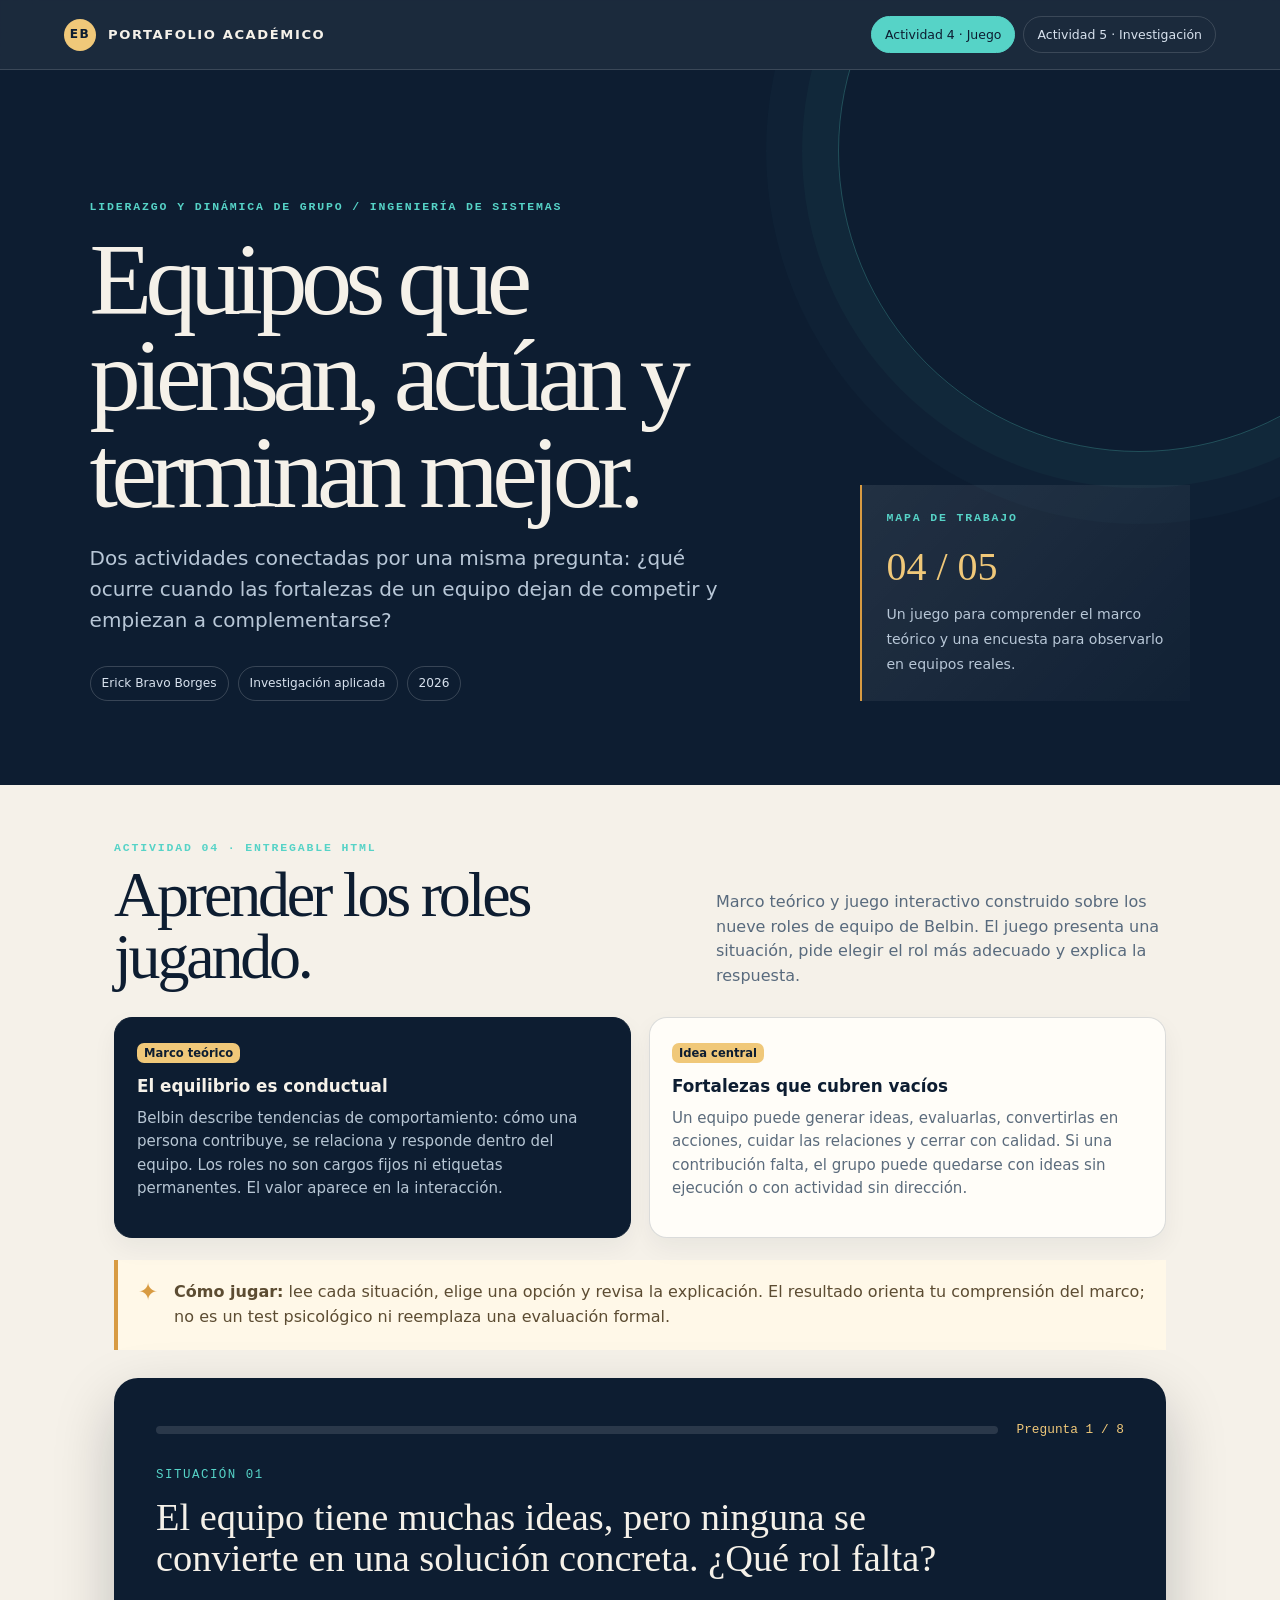
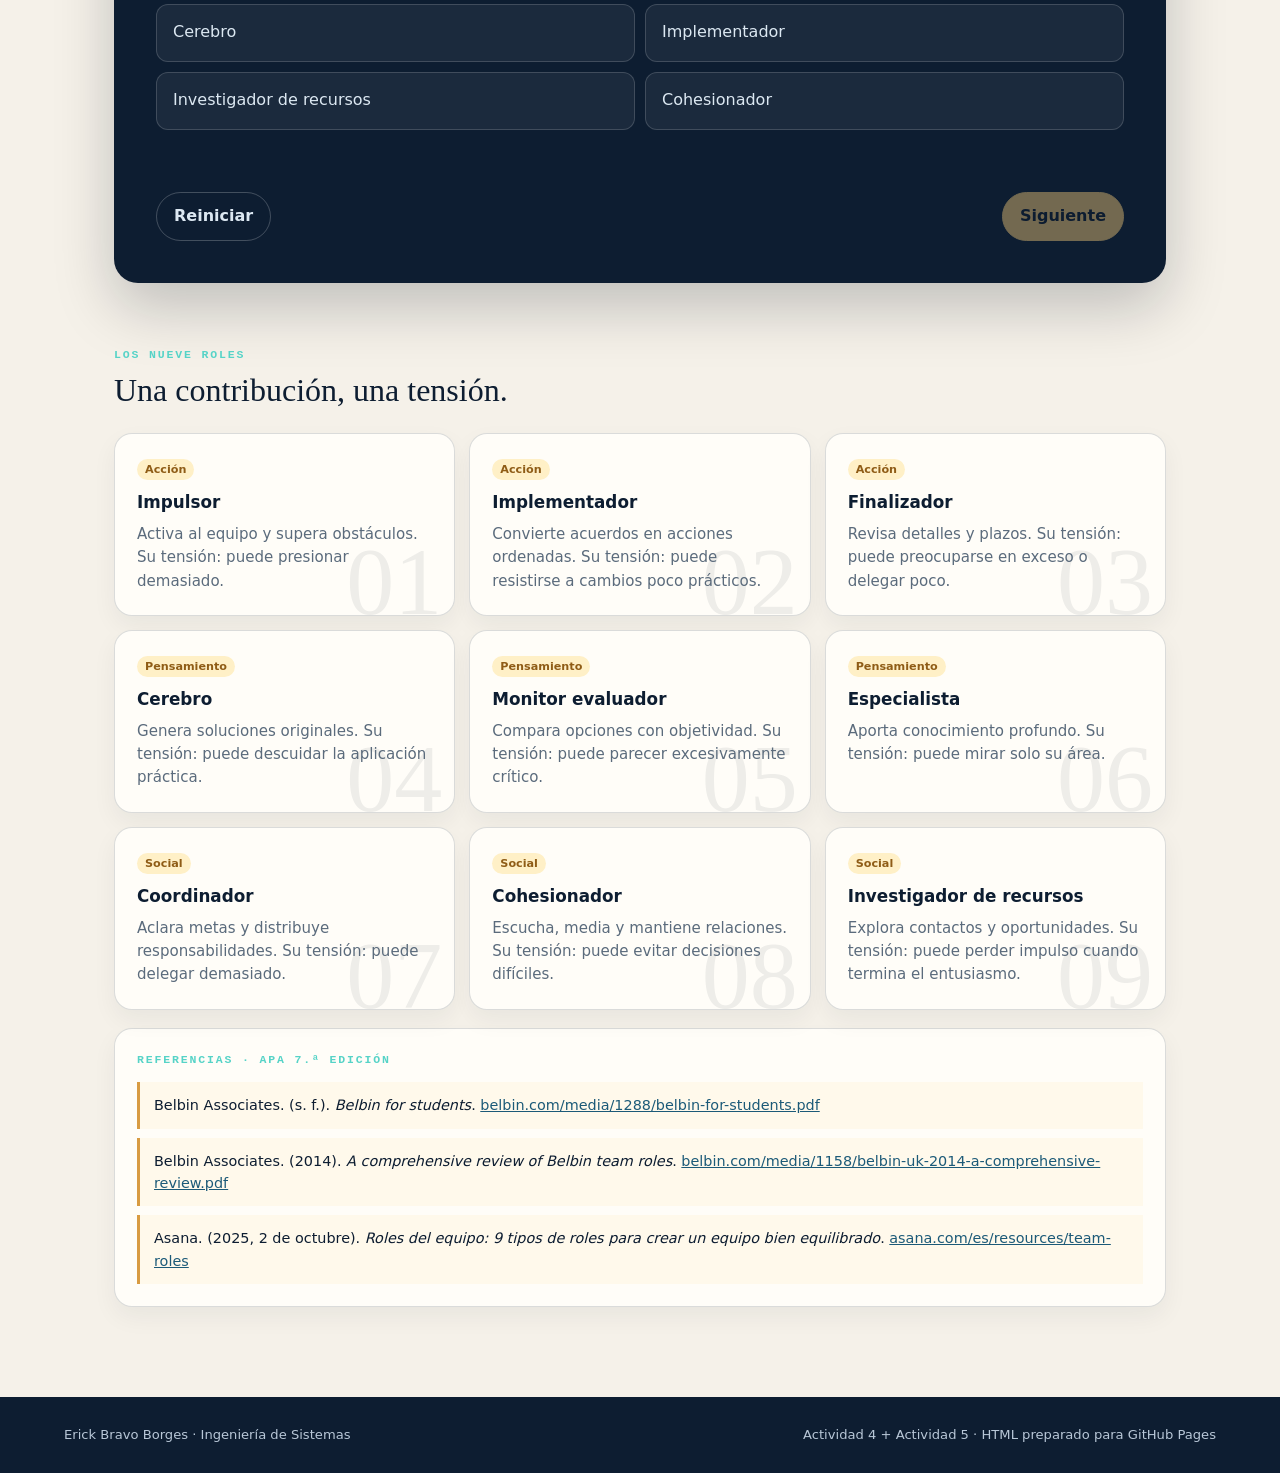
==== index.html @ afe7c70b "Publicar actividades de liderazgo" ====
<!doctype html>
<html lang="es">
<head>
  <meta charset="utf-8">
  <meta name="viewport" content="width=device-width, initial-scale=1">
  <meta name="description" content="Actividades de Liderazgo y Dinámica de Grupo: juego interactivo y encuesta sobre roles de equipo de Belbin.">
  <title>Portafolio de actividades | Erick Bravo Borges</title>
  <style>
    :root {
      --ink: #0d1d31;
      --ink-2: #122945;
      --paper: #f5f1e9;
      --paper-2: #fffdf8;
      --gold: #d89b42;
      --gold-2: #f0c879;
      --teal: #56d3c7;
      --muted: #8795a8;
      --line: rgba(255,255,255,.14);
      --dark-line: rgba(13,29,49,.15);
      --shadow: 0 24px 60px rgba(4,14,28,.22);
      --radius: 18px;
    }
    * { box-sizing: border-box; }
    html { scroll-behavior: smooth; }
    body {
      margin: 0;
      color: var(--ink);
      background: var(--paper);
      font-family: "Aptos", "Segoe UI", system-ui, sans-serif;
      line-height: 1.55;
    }
    body::before {
      content: "";
      position: fixed;
      inset: 0;
      pointer-events: none;
      opacity: .3;
      background-image: linear-gradient(rgba(13,29,49,.04) 1px, transparent 1px), linear-gradient(90deg, rgba(13,29,49,.04) 1px, transparent 1px);
      background-size: 32px 32px;
      mask-image: linear-gradient(to bottom, rgba(0,0,0,.7), transparent 58%);
      z-index: -1;
    }
    a { color: inherit; }
    button { font: inherit; }
    .topbar {
      position: sticky;
      top: 0;
      z-index: 10;
      display: flex;
      align-items: center;
      justify-content: space-between;
      gap: 20px;
      padding: 16px clamp(20px, 5vw, 72px);
      color: var(--paper);
      background: rgba(13,29,49,.94);
      backdrop-filter: blur(16px);
      border-bottom: 1px solid var(--line);
    }
    .brand {
      display: flex;
      align-items: center;
      gap: 12px;
      font-size: .82rem;
      letter-spacing: .12em;
      text-transform: uppercase;
      font-weight: 800;
    }
    .brand-mark {
      display: grid;
      place-items: center;
      width: 32px;
      height: 32px;
      color: var(--ink);
      background: var(--gold-2);
      border-radius: 50%;
      font-size: .76rem;
    }
    .nav { display: flex; gap: 8px; flex-wrap: wrap; justify-content: flex-end; }
    .nav button {
      cursor: pointer;
      color: #d8e2ee;
      background: transparent;
      border: 1px solid var(--line);
      border-radius: 999px;
      padding: 8px 13px;
      font-size: .78rem;
      transition: background .2s ease, color .2s ease, transform .2s ease;
    }
    .nav button:hover, .nav button:focus-visible { color: var(--ink); background: var(--gold-2); transform: translateY(-2px); outline: none; }
    .nav button.active { color: var(--ink); background: var(--teal); border-color: var(--teal); }
    .hero {
      position: relative;
      overflow: hidden;
      padding: clamp(70px, 10vw, 140px) clamp(20px, 7vw, 100px) 84px;
      color: var(--paper);
      background: var(--ink);
    }
    .hero::after {
      content: "";
      position: absolute;
      width: 600px;
      height: 600px;
      right: -160px;
      top: -220px;
      border: 1px solid rgba(86,211,199,.28);
      border-radius: 50%;
      box-shadow: 0 0 0 36px rgba(86,211,199,.035), 0 0 0 72px rgba(86,211,199,.025);
    }
    .hero-grid { position: relative; z-index: 1; max-width: 1180px; margin: auto; display: grid; grid-template-columns: 1.25fr .75fr; gap: 70px; align-items: end; }
    .eyebrow, .section-code, .label {
      color: var(--teal);
      font-family: "Cascadia Code", "Courier New", monospace;
      font-size: .72rem;
      letter-spacing: .16em;
      text-transform: uppercase;
      font-weight: 700;
    }
    h1, h2, h3, p { margin-top: 0; }
    h1 {
      max-width: 850px;
      margin: 16px 0 22px;
      font-family: Georgia, "Times New Roman", serif;
      font-size: clamp(3rem, 8vw, 7.2rem);
      line-height: .94;
      letter-spacing: -.065em;
      font-weight: 500;
    }
    .hero-copy { max-width: 650px; color: #b8c7d7; font-size: clamp(1rem, 1.8vw, 1.25rem); }
    .hero-meta { display: flex; flex-wrap: wrap; gap: 9px; margin-top: 30px; }
    .pill { padding: 7px 11px; border: 1px solid rgba(255,255,255,.18); border-radius: 999px; color: #d8e2ee; font-size: .76rem; }
    .hero-index { justify-self: end; width: min(100%, 330px); padding: 24px; border-left: 2px solid var(--gold); background: linear-gradient(135deg, rgba(255,255,255,.09), rgba(255,255,255,.02)); }
    .hero-index strong { display: block; margin: 10px 0 4px; font-family: Georgia, serif; font-size: 2.5rem; font-weight: 500; color: var(--gold-2); }
    .hero-index span { color: #b8c7d7; font-size: .88rem; }
    .content { max-width: 1180px; margin: auto; padding: 54px clamp(20px, 5vw, 72px) 90px; }
    .view { display: none; animation: rise .5s ease both; }
    .view.active { display: block; }
    @keyframes rise { from { opacity: 0; transform: translateY(14px); } to { opacity: 1; transform: translateY(0); } }
    .section-head { display: flex; justify-content: space-between; gap: 26px; align-items: end; margin-bottom: 28px; }
    .section-head h2 { margin: 7px 0 0; font-family: Georgia, serif; font-size: clamp(2.2rem, 5vw, 4.4rem); line-height: .98; letter-spacing: -.05em; font-weight: 500; }
    .section-head p { max-width: 450px; margin-bottom: 0; color: #586a7d; }
    .grid-2 { display: grid; grid-template-columns: repeat(2, minmax(0,1fr)); gap: 18px; }
    .grid-3 { display: grid; grid-template-columns: repeat(3, minmax(0,1fr)); gap: 14px; }
    .card {
      padding: 22px;
      background: var(--paper-2);
      border: 1px solid var(--dark-line);
      border-radius: var(--radius);
      box-shadow: 0 10px 25px rgba(13,29,49,.055);
    }
    .card.dark { color: var(--paper); background: var(--ink); border-color: var(--ink); }
    .card h3 { margin: 8px 0 8px; font-size: 1.05rem; }
    .card p { color: #5b6b7c; font-size: .94rem; }
    .dark p { color: #b7c6d4; }
    .data-chip { color: var(--ink); background: var(--gold-2); border-radius: 7px; padding: 3px 7px; font-size: .72rem; font-weight: 800; }
    .callout {
      display: grid;
      grid-template-columns: auto 1fr;
      gap: 16px;
      margin: 22px 0;
      padding: 20px;
      border-left: 4px solid var(--gold);
      background: #fff8e8;
    }
    .callout-mark { color: var(--gold); font-size: 1.5rem; line-height: 1; }
    .callout p { margin: 0; color: #5c4c32; }
    .game {
      margin-top: 28px;
      padding: clamp(22px, 4vw, 42px);
      color: var(--paper);
      background: var(--ink);
      border-radius: 24px;
      box-shadow: var(--shadow);
    }
    .game-top { display: flex; justify-content: space-between; gap: 18px; align-items: center; margin-bottom: 26px; }
    .progress { flex: 1; height: 8px; overflow: hidden; background: rgba(255,255,255,.12); border-radius: 10px; }
    .progress > span { display: block; height: 100%; width: 0; background: linear-gradient(90deg, var(--teal), var(--gold-2)); transition: width .35s ease; }
    .game-score { color: var(--gold-2); font-family: "Cascadia Code", monospace; font-size: .8rem; white-space: nowrap; }
    .question-kicker { color: var(--teal); font-family: "Cascadia Code", monospace; font-size: .78rem; text-transform: uppercase; letter-spacing: .12em; }
    #question { max-width: 820px; margin: 12px 0 24px; font-family: Georgia, serif; font-size: clamp(1.65rem, 3vw, 2.6rem); line-height: 1.08; font-weight: 400; }
    .answers { display: grid; grid-template-columns: repeat(2, minmax(0,1fr)); gap: 10px; }
    .answer {
      cursor: pointer;
      min-height: 58px;
      padding: 14px 16px;
      text-align: left;
      color: #dce8f2;
      background: rgba(255,255,255,.06);
      border: 1px solid rgba(255,255,255,.16);
      border-radius: 12px;
      transition: background .2s ease, transform .2s ease, border-color .2s ease;
    }
    .answer:hover, .answer:focus-visible { background: rgba(86,211,199,.14); border-color: var(--teal); transform: translateY(-2px); outline: none; }
    .answer.correct { background: rgba(86,211,199,.22); border-color: var(--teal); }
    .answer.wrong { background: rgba(214,110,81,.25); border-color: #e28a71; }
    .feedback { min-height: 28px; margin-top: 18px; color: var(--gold-2); font-size: .9rem; }
    .game-actions { display: flex; justify-content: space-between; align-items: center; gap: 14px; margin-top: 16px; }
    .primary, .secondary { cursor: pointer; border-radius: 999px; padding: 11px 17px; font-weight: 800; transition: transform .2s ease, opacity .2s ease; }
    .primary { color: var(--ink); background: var(--gold-2); border: 1px solid var(--gold-2); }
    .secondary { color: #dce8f2; background: transparent; border: 1px solid rgba(255,255,255,.22); }
    .primary:hover, .secondary:hover { transform: translateY(-2px); }
    .primary:disabled { opacity: .45; cursor: not-allowed; transform: none; }
    .role-card { position: relative; overflow: hidden; min-height: 160px; }
    .role-card::after { content: attr(data-number); position: absolute; right: 12px; bottom: -15px; color: rgba(13,29,49,.07); font-family: Georgia, serif; font-size: 6rem; line-height: 1; }
    .role-card h3 { position: relative; z-index: 1; }
    .role-card p { position: relative; z-index: 1; margin-bottom: 0; }
    .role-tag { color: #8f5c16; background: #fff0c7; border-radius: 999px; padding: 4px 8px; font-size: .7rem; font-weight: 800; }
    .question-box { padding: 24px; color: var(--paper); background: var(--ink-2); border-radius: 18px; border: 1px solid rgba(86,211,199,.25); }
    .question-box blockquote { margin: 14px 0 0; font-family: Georgia, serif; font-size: clamp(1.2rem, 2.1vw, 1.7rem); line-height: 1.2; color: #fff; }
    details { margin-top: 12px; background: var(--paper-2); border: 1px solid var(--dark-line); border-radius: 14px; overflow: hidden; }
    summary { cursor: pointer; padding: 17px 20px; color: var(--ink); font-weight: 800; list-style: none; }
    summary::-webkit-details-marker { display: none; }
    summary::after { content: "+"; float: right; color: var(--gold); font-size: 1.2rem; }
    details[open] summary::after { content: "−"; }
    .details-body { padding: 0 20px 22px; }
    .scale { display: flex; flex-wrap: wrap; gap: 7px; margin: 14px 0; }
    .scale span { padding: 7px 10px; color: var(--ink); background: #e9f5f2; border: 1px solid #c7e9e2; border-radius: 7px; font-size: .78rem; }
    .survey { width: 100%; border-collapse: collapse; font-size: .82rem; }
    .survey th, .survey td { padding: 10px 8px; text-align: left; vertical-align: top; border-bottom: 1px solid var(--dark-line); }
    .survey th { color: var(--paper); background: var(--ink); font-size: .72rem; letter-spacing: .05em; text-transform: uppercase; }
    .survey th:first-child, .survey td:first-child { width: 42px; text-align: center; }
    .survey th:last-child, .survey td:last-child { width: 120px; color: #79581f; }
    .survey tr:nth-child(even) td { background: #fbf8f0; }
    .interview-list { counter-reset: interview; display: grid; gap: 9px; }
    .interview-item { display: grid; grid-template-columns: 34px 1fr; gap: 10px; align-items: start; }
    .interview-item::before { counter-increment: interview; content: counter(interview, decimal-leading-zero); color: var(--gold); font-family: "Cascadia Code", monospace; font-weight: 800; }
    .source-list { display: grid; gap: 9px; margin: 0; padding: 0; list-style: none; }
    .source-list li { padding: 12px 14px; border-left: 3px solid var(--gold); background: #fff9eb; font-size: .9rem; }
    .source-list a { color: #1c5a78; word-break: break-word; }
    .footer { padding: 28px clamp(20px, 5vw, 72px); color: #b8c7d7; background: var(--ink); font-size: .82rem; }
    .footer-inner { max-width: 1180px; margin: auto; display: flex; justify-content: space-between; gap: 18px; flex-wrap: wrap; }
    @media (max-width: 850px) {
      .hero-grid, .grid-2, .grid-3 { grid-template-columns: 1fr; }
      .hero-index { justify-self: start; }
      .section-head { display: block; }
      .section-head p { margin-top: 14px; }
      .answers { grid-template-columns: 1fr; }
      .table-scroll { overflow-x: auto; }
      .survey { min-width: 690px; }
    }
    @media (max-width: 540px) {
      .topbar { align-items: flex-start; flex-direction: column; }
      .nav { justify-content: flex-start; }
      h1 { font-size: 3.3rem; }
      .game-top { align-items: flex-start; flex-direction: column; }
    }
    @media (prefers-reduced-motion: reduce) {
      *, *::before, *::after { scroll-behavior: auto !important; animation-duration: .01ms !important; transition-duration: .01ms !important; }
    }
  </style>
</head>
<body>
  <header class="topbar">
    <div class="brand"><span class="brand-mark">EB</span><span>Portafolio académico</span></div>
    <nav class="nav" aria-label="Navegación de actividades">
      <button class="active" data-target="actividad-4">Actividad 4 · Juego</button>
      <button data-target="actividad-5">Actividad 5 · Investigación</button>
    </nav>
  </header>

  <section class="hero">
    <div class="hero-grid">
      <div>
        <div class="eyebrow">Liderazgo y Dinámica de Grupo / Ingeniería de Sistemas</div>
        <h1>Equipos que piensan, actúan y terminan mejor.</h1>
        <p class="hero-copy">Dos actividades conectadas por una misma pregunta: ¿qué ocurre cuando las fortalezas de un equipo dejan de competir y empiezan a complementarse?</p>
        <div class="hero-meta"><span class="pill">Erick Bravo Borges</span><span class="pill">Investigación aplicada</span><span class="pill">2026</span></div>
      </div>
      <div class="hero-index"><div class="label">Mapa de trabajo</div><strong>04 / 05</strong><span>Un juego para comprender el marco teórico y una encuesta para observarlo en equipos reales.</span></div>
    </div>
  </section>

  <main class="content">
    <section class="view active" id="actividad-4" aria-labelledby="title-a4">
      <div class="section-head">
        <div><div class="section-code">Actividad 04 · entregable HTML</div><h2 id="title-a4">Aprender los roles jugando.</h2></div>
        <p>Marco teórico y juego interactivo construido sobre los nueve roles de equipo de Belbin. El juego presenta una situación, pide elegir el rol más adecuado y explica la respuesta.</p>
      </div>

      <div class="grid-2">
        <article class="card dark"><span class="data-chip">Marco teórico</span><h3>El equilibrio es conductual</h3><p>Belbin describe tendencias de comportamiento: cómo una persona contribuye, se relaciona y responde dentro del equipo. Los roles no son cargos fijos ni etiquetas permanentes. El valor aparece en la interacción.</p></article>
        <article class="card"><span class="data-chip">Idea central</span><h3>Fortalezas que cubren vacíos</h3><p>Un equipo puede generar ideas, evaluarlas, convertirlas en acciones, cuidar las relaciones y cerrar con calidad. Si una contribución falta, el grupo puede quedarse con ideas sin ejecución o con actividad sin dirección.</p></article>
      </div>
      <div class="callout"><div class="callout-mark">✦</div><p><strong>Cómo jugar:</strong> lee cada situación, elige una opción y revisa la explicación. El resultado orienta tu comprensión del marco; no es un test psicológico ni reemplaza una evaluación formal.</p></div>

      <div class="game" id="game" aria-live="polite">
        <div class="game-top"><div class="progress" aria-label="Progreso del juego"><span id="progress-bar"></span></div><div class="game-score" id="score-label">Pregunta 1 / 8</div></div>
        <div class="question-kicker" id="question-kicker">Situación de equipo</div>
        <h3 id="question">Cargando situación…</h3>
        <div class="answers" id="answers"></div>
        <div class="feedback" id="feedback"></div>
        <div class="game-actions"><button class="secondary" id="restart" type="button">Reiniciar</button><button class="primary" id="next" type="button" disabled>Siguiente</button></div>
      </div>

      <h3 class="section-head" style="margin-top:54px;margin-bottom:18px"><span><span class="section-code">Los nueve roles</span><br><strong style="font-family:Georgia,serif;font-size:2rem;font-weight:500">Una contribución, una tensión.</strong></span><span></span></h3>
      <div class="grid-3">
        <article class="card role-card" data-number="01"><span class="role-tag">Acción</span><h3>Impulsor</h3><p>Activa al equipo y supera obstáculos. Su tensión: puede presionar demasiado.</p></article>
        <article class="card role-card" data-number="02"><span class="role-tag">Acción</span><h3>Implementador</h3><p>Convierte acuerdos en acciones ordenadas. Su tensión: puede resistirse a cambios poco prácticos.</p></article>
        <article class="card role-card" data-number="03"><span class="role-tag">Acción</span><h3>Finalizador</h3><p>Revisa detalles y plazos. Su tensión: puede preocuparse en exceso o delegar poco.</p></article>
        <article class="card role-card" data-number="04"><span class="role-tag">Pensamiento</span><h3>Cerebro</h3><p>Genera soluciones originales. Su tensión: puede descuidar la aplicación práctica.</p></article>
        <article class="card role-card" data-number="05"><span class="role-tag">Pensamiento</span><h3>Monitor evaluador</h3><p>Compara opciones con objetividad. Su tensión: puede parecer excesivamente crítico.</p></article>
        <article class="card role-card" data-number="06"><span class="role-tag">Pensamiento</span><h3>Especialista</h3><p>Aporta conocimiento profundo. Su tensión: puede mirar solo su área.</p></article>
        <article class="card role-card" data-number="07"><span class="role-tag">Social</span><h3>Coordinador</h3><p>Aclara metas y distribuye responsabilidades. Su tensión: puede delegar demasiado.</p></article>
        <article class="card role-card" data-number="08"><span class="role-tag">Social</span><h3>Cohesionador</h3><p>Escucha, media y mantiene relaciones. Su tensión: puede evitar decisiones difíciles.</p></article>
        <article class="card role-card" data-number="09"><span class="role-tag">Social</span><h3>Investigador de recursos</h3><p>Explora contactos y oportunidades. Su tensión: puede perder impulso cuando termina el entusiasmo.</p></article>
      </div>

      <div class="card" style="margin-top:18px"><div class="label">Referencias · APA 7.ª edición</div><ul class="source-list" style="margin-top:14px"><li>Belbin Associates. (s. f.). <em>Belbin for students</em>. <a href="https://www.belbin.com/media/1288/belbin-for-students.pdf" target="_blank" rel="noopener">belbin.com/media/1288/belbin-for-students.pdf</a></li><li>Belbin Associates. (2014). <em>A comprehensive review of Belbin team roles</em>. <a href="https://www.belbin.com/media/1158/belbin-uk-2014-a-comprehensive-review.pdf" target="_blank" rel="noopener">belbin.com/media/1158/belbin-uk-2014-a-comprehensive-review.pdf</a></li><li>Asana. (2025, 2 de octubre). <em>Roles del equipo: 9 tipos de roles para crear un equipo bien equilibrado</em>. <a href="https://asana.com/es/resources/team-roles" target="_blank" rel="noopener">asana.com/es/resources/team-roles</a></li></ul></div>
    </section>

    <section class="view" id="actividad-5" aria-labelledby="title-a5">
      <div class="section-head"><div><div class="section-code">Actividad 05 · investigación aplicada</div><h2 id="title-a5">Observar la complementariedad.</h2></div><p>La consigna pide una pregunta guía, una encuesta Likert aplicada a mínimo 17 personas y una entrevista a 2 integrantes de la materia o del grupo.</p></div>
      <div class="question-box"><div class="label">Pregunta guía</div><blockquote>¿En qué medida la complementariedad de los roles de equipo de Belbin se relaciona con la eficacia percibida del trabajo en equipo entre los estudiantes de la materia de Liderazgo y Dinámica de Grupo?</blockquote></div>
      <div class="grid-3" style="margin-top:18px"><article class="card"><div class="label">Muestra</div><h3>17+ estudiantes</h3><p>Aplicación anónima a compañeros del salón.</p></article><article class="card"><div class="label">Entrevistas</div><h3>Ana y Aaron</h3><p>Entrevista semiestructurada sobre experiencias grupales.</p></article><article class="card"><div class="label">Perfil personal</div><h3>Finalizador</h3><p>Revisión de detalles, calidad y cumplimiento de plazos.</p></article></div>

      <details open><summary>Marco de análisis</summary><div class="details-body"><p>La investigación observa comportamientos, no etiquetas rígidas. Se analizarán tres dimensiones: presencia percibida de los roles, complementariedad entre fortalezas y eficacia percibida del equipo.</p><p>La encuesta tendrá un carácter exploratorio. Los resultados se describirán con promedios de percepción y se contrastarán con las respuestas de Ana y Aaron. No se inventarán respuestas ni se presentará causalidad absoluta.</p></div></details>
      <details><summary>Encuesta Likert · 20 afirmaciones</summary><div class="details-body"><p>Marca una opción por afirmación: 1 = totalmente en desacuerdo; 2 = en desacuerdo; 3 = neutral; 4 = de acuerdo; 5 = totalmente de acuerdo.</p><div class="scale"><span>1 · Totalmente en desacuerdo</span><span>2 · En desacuerdo</span><span>3 · Neutral</span><span>4 · De acuerdo</span><span>5 · Totalmente de acuerdo</span></div><div class="table-scroll"><table class="survey"><thead><tr><th>#</th><th>Afirmación</th><th>Dimensión</th></tr></thead><tbody>
        <tr><td>1</td><td>En nuestro equipo surge alguien que propone ideas originales cuando el trabajo se estanca.</td><td>Cerebro</td></tr><tr><td>2</td><td>Alguien busca información, contactos u oportunidades que ayudan al proyecto.</td><td>Investigador de recursos</td></tr><tr><td>3</td><td>Alguien aclara los objetivos y distribuye tareas según las capacidades.</td><td>Coordinador</td></tr><tr><td>4</td><td>Alguien impulsa al grupo a actuar y superar obstáculos.</td><td>Impulsor</td></tr><tr><td>5</td><td>Alguien analiza las alternativas antes de tomar decisiones importantes.</td><td>Monitor evaluador</td></tr><tr><td>6</td><td>Alguien escucha, media y ayuda a mantener buenas relaciones.</td><td>Cohesionador</td></tr><tr><td>7</td><td>Alguien convierte los acuerdos en acciones concretas y ordenadas.</td><td>Implementador</td></tr><tr><td>8</td><td>Alguien revisa los detalles y verifica que las tareas se entreguen a tiempo.</td><td>Finalizador</td></tr><tr><td>9</td><td>Alguien aporta conocimientos técnicos especializados.</td><td>Especialista</td></tr><tr><td>10</td><td>Las fortalezas de los integrantes se complementan en lugar de repetirse.</td><td>Complementariedad</td></tr><tr><td>11</td><td>Cuando una persona tiene una debilidad, otro integrante aporta una fortaleza que la compensa.</td><td>Complementariedad</td></tr><tr><td>12</td><td>Los integrantes pueden asumir funciones diferentes cuando cambian las necesidades.</td><td>Flexibilidad</td></tr><tr><td>13</td><td>El equipo coordina claramente quién hará cada tarea.</td><td>Eficacia</td></tr><tr><td>14</td><td>La distribución de tareas aprovecha las capacidades de los integrantes.</td><td>Eficacia</td></tr><tr><td>15</td><td>El equipo resuelve los desacuerdos sin afectar el avance.</td><td>Eficacia</td></tr><tr><td>16</td><td>El equipo cumple los plazos establecidos.</td><td>Eficacia</td></tr><tr><td>17</td><td>El trabajo final se revisa antes de presentarse.</td><td>Eficacia</td></tr><tr><td>18</td><td>El equipo alcanza los objetivos de sus actividades grupales.</td><td>Eficacia</td></tr><tr><td>19</td><td>La composición del equipo favorece un buen desempeño.</td><td>Eficacia</td></tr><tr><td>20</td><td>Comprendo cuál es mi aporte y cómo se relaciona con el de los demás.</td><td>Eficacia</td></tr>
      </tbody></table></div></div></details>
      <details><summary>Entrevista a Ana y Aaron</summary><div class="details-body"><div class="interview-list"><div class="interview-item">¿Qué conductas observas con mayor frecuencia cuando trabajan en equipo?</div><div class="interview-item">¿Qué persona o conducta propone ideas nuevas cuando el grupo se estanca?</div><div class="interview-item">¿Quién organiza, distribuye tareas o recuerda los objetivos?</div><div class="interview-item">¿Cómo se revisan los detalles, la calidad y los plazos antes de entregar?</div><div class="interview-item">¿En qué medida las fortalezas de los integrantes se complementan? Da un ejemplo.</div><div class="interview-item">¿Qué ocurre cuando hay demasiadas personas que quieren dirigir, revisar o proponer ideas?</div><div class="interview-item">¿Qué rol o conducta debería reforzarse para mejorar el desempeño?</div><div class="interview-item">¿Qué recomendación darías para mejorar la eficacia a partir de Belbin?</div></div><p style="margin-top:18px"><strong>Registro:</strong> Entrevistada/o: ____________ Fecha: __________ ¿Autorizó tomar notas? Sí [ ] No [ ]</p></div></details>
      <details><summary>Cómo analizar después de recoger las respuestas</summary><div class="details-body"><p>Calcula el promedio de los ítems 1 al 9 para observar la presencia percibida de cada rol. Calcula el promedio de los ítems 10 al 12 para complementariedad y de los ítems 13 al 20 para eficacia percibida.</p><p>Interpretación orientativa: 1,00–2,33 nivel bajo; 2,34–3,66 nivel medio; 3,67–5,00 nivel alto. Compara estos resultados con las coincidencias y diferencias encontradas en las entrevistas.</p></div></details>
      <div class="card" style="margin-top:18px"><div class="label">Referencias · APA 7.ª edición</div><ul class="source-list" style="margin-top:14px"><li>Belbin Associates. (s. f.). <em>Belbin for students</em>. <a href="https://www.belbin.com/media/1288/belbin-for-students.pdf" target="_blank" rel="noopener">Fuente original</a></li><li>Belbin Associates. (2014). <em>A comprehensive review of Belbin team roles</em>. <a href="https://www.belbin.com/media/1158/belbin-uk-2014-a-comprehensive-review.pdf" target="_blank" rel="noopener">Fuente original</a></li><li>Asana. (2025, 2 de octubre). <em>Roles del equipo: 9 tipos de roles para crear un equipo bien equilibrado</em>. <a href="https://asana.com/es/resources/team-roles" target="_blank" rel="noopener">Fuente original</a></li></ul></div>
    </section>
  </main>
  <footer class="footer"><div class="footer-inner"><span>Erick Bravo Borges · Ingeniería de Sistemas</span><span>Actividad 4 + Actividad 5 · HTML preparado para GitHub Pages</span></div></footer>

  <script>
    const quiz = [
      { q: "El equipo tiene muchas ideas, pero ninguna se convierte en una solución concreta. ¿Qué rol falta?", options: ["Cerebro", "Implementador", "Investigador de recursos", "Cohesionador"], correct: 1, why: "El Implementador convierte las ideas y acuerdos en acciones ordenadas." },
      { q: "Una entrega está a punto de presentarse y alguien detecta errores, verifica el formato y revisa el plazo. ¿Qué rol representa?", options: ["Finalizador", "Impulsor", "Coordinador", "Especialista"], correct: 0, why: "El Finalizador cuida los detalles, la calidad y el cumplimiento de plazos." },
      { q: "El equipo necesita una idea original para salir de un bloqueo técnico. ¿Qué rol puede aportar esa solución?", options: ["Cerebro", "Monitor evaluador", "Implementador", "Coordinador"], correct: 0, why: "El Cerebro cuestiona lo convencional y genera soluciones originales." },
      { q: "Dos integrantes discuten y una persona escucha a ambos, media y recupera la colaboración. ¿Qué rol aparece?", options: ["Impulsor", "Cohesionador", "Especialista", "Finalizador"], correct: 1, why: "El Cohesionador ayuda a mantener relaciones y armonizar los conflictos." },
      { q: "Hay tres alternativas y el grupo necesita comparar riesgos, utilidad y viabilidad antes de decidir. ¿Qué rol es clave?", options: ["Monitor evaluador", "Investigador de recursos", "Cerebro", "Impulsor"], correct: 0, why: "El Monitor evaluador analiza opciones con objetividad antes de decidir." },
      { q: "El grupo necesita alguien que aclare objetivos y distribuya tareas según las capacidades. ¿Qué rol corresponde?", options: ["Coordinador", "Cohesionador", "Especialista", "Finalizador"], correct: 0, why: "El Coordinador clarifica metas, identifica capacidades y delega." },
      { q: "Se requiere conocimiento técnico profundo sobre un tema específico. ¿Qué rol aporta esa contribución?", options: ["Investigador de recursos", "Especialista", "Implementador", "Impulsor"], correct: 1, why: "El Especialista aporta conocimientos y habilidades técnicas específicas." },
      { q: "El grupo necesita contactos, información externa y oportunidades para mejorar su proyecto. ¿Qué rol conviene activar?", options: ["Investigador de recursos", "Monitor evaluador", "Finalizador", "Cerebro"], correct: 0, why: "El Investigador de recursos explora oportunidades, contactos e información externa." }
    ];
    let current = 0, score = 0, answered = false;
    const $ = (id) => document.getElementById(id);
    function renderQuestion() {
      const item = quiz[current]; answered = false;
      $("question-kicker").textContent = `Situación ${String(current + 1).padStart(2, "0")}`;
      $("question").textContent = item.q;
      $("score-label").textContent = `Pregunta ${current + 1} / ${quiz.length}`;
      $("progress-bar").style.width = `${(current / quiz.length) * 100}%`;
      $("feedback").textContent = "";
      $("next").disabled = true;
      $("next").textContent = current === quiz.length - 1 ? "Ver resultado" : "Siguiente";
      $("answers").innerHTML = item.options.map((option, i) => `<button class="answer" data-index="${i}" type="button">${option}</button>`).join("");
      document.querySelectorAll(".answer").forEach(btn => btn.addEventListener("click", choose));
    }
    function choose(e) {
      if (answered) return;
      answered = true;
      const choice = Number(e.currentTarget.dataset.index), item = quiz[current];
      document.querySelectorAll(".answer").forEach((btn, i) => { btn.disabled = true; if (i === item.correct) btn.classList.add("correct"); if (i === choice && i !== item.correct) btn.classList.add("wrong"); });
      if (choice === item.correct) { score++; $("feedback").textContent = `Correcto. ${item.why}`; } else { $("feedback").textContent = `Revisa el marco. ${item.why}`; }
      $("next").disabled = false;
    }
    $("next").addEventListener("click", () => { if (!answered) return; if (current < quiz.length - 1) { current++; renderQuestion(); } else { $("question-kicker").textContent = "Resultado"; $("question").textContent = `Obtuviste ${score} de ${quiz.length}.`; $("answers").innerHTML = `<p style="color:#b8c7d7">El objetivo es reconocer que un equipo equilibrado necesita combinar contribuciones distintas. Puedes reiniciar para volver a jugar.</p>`; $("feedback").textContent = score >= 6 ? "Lectura sólida del marco." : "Vuelve a revisar las tarjetas de roles y prueba otra vez."; $("next").disabled = true; $("progress-bar").style.width = "100%"; } });
    $("restart").addEventListener("click", () => { current = 0; score = 0; renderQuestion(); });
    renderQuestion();
    document.querySelectorAll(".nav button").forEach(btn => btn.addEventListener("click", () => { document.querySelectorAll(".nav button").forEach(b => b.classList.remove("active")); btn.classList.add("active"); document.querySelectorAll(".view").forEach(v => v.classList.remove("active")); const view = document.getElementById(btn.dataset.target); view.classList.add("active"); view.scrollIntoView({ behavior: "smooth", block: "start" }); }));
  </script>
</body>
</html>
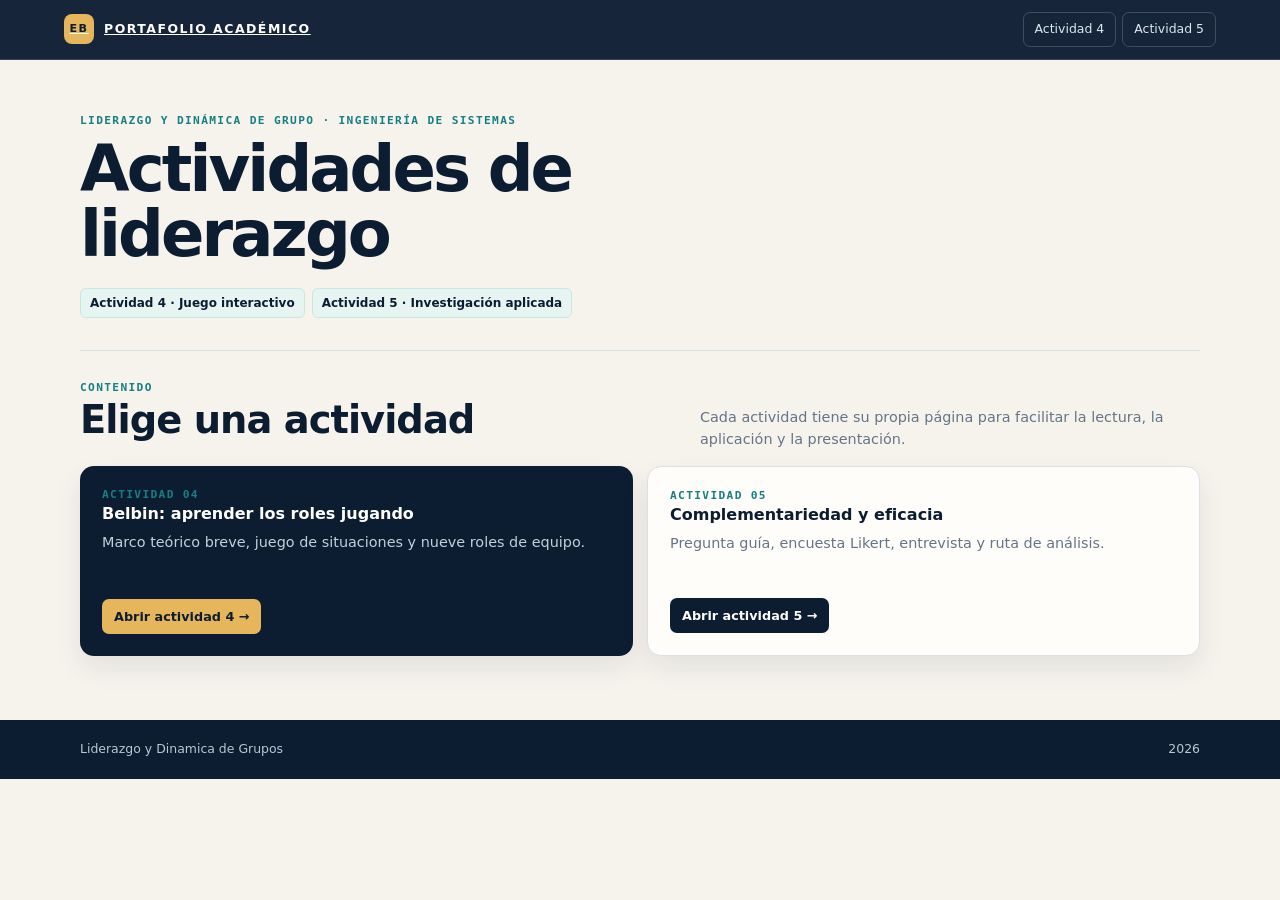
==== commit e3777cba: "v2" ====
--- a/index.html
+++ b/index.html
@@ -3,363 +3,44 @@
 <head>
   <meta charset="utf-8">
   <meta name="viewport" content="width=device-width, initial-scale=1">
-  <meta name="description" content="Actividades de Liderazgo y Dinámica de Grupo: juego interactivo y encuesta sobre roles de equipo de Belbin.">
-  <title>Portafolio de actividades | Erick Bravo Borges</title>
-  <style>
-    :root {
-      --ink: #0d1d31;
-      --ink-2: #122945;
-      --paper: #f5f1e9;
-      --paper-2: #fffdf8;
-      --gold: #d89b42;
-      --gold-2: #f0c879;
-      --teal: #56d3c7;
-      --muted: #8795a8;
-      --line: rgba(255,255,255,.14);
-      --dark-line: rgba(13,29,49,.15);
-      --shadow: 0 24px 60px rgba(4,14,28,.22);
-      --radius: 18px;
-    }
-    * { box-sizing: border-box; }
-    html { scroll-behavior: smooth; }
-    body {
-      margin: 0;
-      color: var(--ink);
-      background: var(--paper);
-      font-family: "Aptos", "Segoe UI", system-ui, sans-serif;
-      line-height: 1.55;
-    }
-    body::before {
-      content: "";
-      position: fixed;
-      inset: 0;
-      pointer-events: none;
-      opacity: .3;
-      background-image: linear-gradient(rgba(13,29,49,.04) 1px, transparent 1px), linear-gradient(90deg, rgba(13,29,49,.04) 1px, transparent 1px);
-      background-size: 32px 32px;
-      mask-image: linear-gradient(to bottom, rgba(0,0,0,.7), transparent 58%);
-      z-index: -1;
-    }
-    a { color: inherit; }
-    button { font: inherit; }
-    .topbar {
-      position: sticky;
-      top: 0;
-      z-index: 10;
-      display: flex;
-      align-items: center;
-      justify-content: space-between;
-      gap: 20px;
-      padding: 16px clamp(20px, 5vw, 72px);
-      color: var(--paper);
-      background: rgba(13,29,49,.94);
-      backdrop-filter: blur(16px);
-      border-bottom: 1px solid var(--line);
-    }
-    .brand {
-      display: flex;
-      align-items: center;
-      gap: 12px;
-      font-size: .82rem;
-      letter-spacing: .12em;
-      text-transform: uppercase;
-      font-weight: 800;
-    }
-    .brand-mark {
-      display: grid;
-      place-items: center;
-      width: 32px;
-      height: 32px;
-      color: var(--ink);
-      background: var(--gold-2);
-      border-radius: 50%;
-      font-size: .76rem;
-    }
-    .nav { display: flex; gap: 8px; flex-wrap: wrap; justify-content: flex-end; }
-    .nav button {
-      cursor: pointer;
-      color: #d8e2ee;
-      background: transparent;
-      border: 1px solid var(--line);
-      border-radius: 999px;
-      padding: 8px 13px;
-      font-size: .78rem;
-      transition: background .2s ease, color .2s ease, transform .2s ease;
-    }
-    .nav button:hover, .nav button:focus-visible { color: var(--ink); background: var(--gold-2); transform: translateY(-2px); outline: none; }
-    .nav button.active { color: var(--ink); background: var(--teal); border-color: var(--teal); }
-    .hero {
-      position: relative;
-      overflow: hidden;
-      padding: clamp(70px, 10vw, 140px) clamp(20px, 7vw, 100px) 84px;
-      color: var(--paper);
-      background: var(--ink);
-    }
-    .hero::after {
-      content: "";
-      position: absolute;
-      width: 600px;
-      height: 600px;
-      right: -160px;
-      top: -220px;
-      border: 1px solid rgba(86,211,199,.28);
-      border-radius: 50%;
-      box-shadow: 0 0 0 36px rgba(86,211,199,.035), 0 0 0 72px rgba(86,211,199,.025);
-    }
-    .hero-grid { position: relative; z-index: 1; max-width: 1180px; margin: auto; display: grid; grid-template-columns: 1.25fr .75fr; gap: 70px; align-items: end; }
-    .eyebrow, .section-code, .label {
-      color: var(--teal);
-      font-family: "Cascadia Code", "Courier New", monospace;
-      font-size: .72rem;
-      letter-spacing: .16em;
-      text-transform: uppercase;
-      font-weight: 700;
-    }
-    h1, h2, h3, p { margin-top: 0; }
-    h1 {
-      max-width: 850px;
-      margin: 16px 0 22px;
-      font-family: Georgia, "Times New Roman", serif;
-      font-size: clamp(3rem, 8vw, 7.2rem);
-      line-height: .94;
-      letter-spacing: -.065em;
-      font-weight: 500;
-    }
-    .hero-copy { max-width: 650px; color: #b8c7d7; font-size: clamp(1rem, 1.8vw, 1.25rem); }
-    .hero-meta { display: flex; flex-wrap: wrap; gap: 9px; margin-top: 30px; }
-    .pill { padding: 7px 11px; border: 1px solid rgba(255,255,255,.18); border-radius: 999px; color: #d8e2ee; font-size: .76rem; }
-    .hero-index { justify-self: end; width: min(100%, 330px); padding: 24px; border-left: 2px solid var(--gold); background: linear-gradient(135deg, rgba(255,255,255,.09), rgba(255,255,255,.02)); }
-    .hero-index strong { display: block; margin: 10px 0 4px; font-family: Georgia, serif; font-size: 2.5rem; font-weight: 500; color: var(--gold-2); }
-    .hero-index span { color: #b8c7d7; font-size: .88rem; }
-    .content { max-width: 1180px; margin: auto; padding: 54px clamp(20px, 5vw, 72px) 90px; }
-    .view { display: none; animation: rise .5s ease both; }
-    .view.active { display: block; }
-    @keyframes rise { from { opacity: 0; transform: translateY(14px); } to { opacity: 1; transform: translateY(0); } }
-    .section-head { display: flex; justify-content: space-between; gap: 26px; align-items: end; margin-bottom: 28px; }
-    .section-head h2 { margin: 7px 0 0; font-family: Georgia, serif; font-size: clamp(2.2rem, 5vw, 4.4rem); line-height: .98; letter-spacing: -.05em; font-weight: 500; }
-    .section-head p { max-width: 450px; margin-bottom: 0; color: #586a7d; }
-    .grid-2 { display: grid; grid-template-columns: repeat(2, minmax(0,1fr)); gap: 18px; }
-    .grid-3 { display: grid; grid-template-columns: repeat(3, minmax(0,1fr)); gap: 14px; }
-    .card {
-      padding: 22px;
-      background: var(--paper-2);
-      border: 1px solid var(--dark-line);
-      border-radius: var(--radius);
-      box-shadow: 0 10px 25px rgba(13,29,49,.055);
-    }
-    .card.dark { color: var(--paper); background: var(--ink); border-color: var(--ink); }
-    .card h3 { margin: 8px 0 8px; font-size: 1.05rem; }
-    .card p { color: #5b6b7c; font-size: .94rem; }
-    .dark p { color: #b7c6d4; }
-    .data-chip { color: var(--ink); background: var(--gold-2); border-radius: 7px; padding: 3px 7px; font-size: .72rem; font-weight: 800; }
-    .callout {
-      display: grid;
-      grid-template-columns: auto 1fr;
-      gap: 16px;
-      margin: 22px 0;
-      padding: 20px;
-      border-left: 4px solid var(--gold);
-      background: #fff8e8;
-    }
-    .callout-mark { color: var(--gold); font-size: 1.5rem; line-height: 1; }
-    .callout p { margin: 0; color: #5c4c32; }
-    .game {
-      margin-top: 28px;
-      padding: clamp(22px, 4vw, 42px);
-      color: var(--paper);
-      background: var(--ink);
-      border-radius: 24px;
-      box-shadow: var(--shadow);
-    }
-    .game-top { display: flex; justify-content: space-between; gap: 18px; align-items: center; margin-bottom: 26px; }
-    .progress { flex: 1; height: 8px; overflow: hidden; background: rgba(255,255,255,.12); border-radius: 10px; }
-    .progress > span { display: block; height: 100%; width: 0; background: linear-gradient(90deg, var(--teal), var(--gold-2)); transition: width .35s ease; }
-    .game-score { color: var(--gold-2); font-family: "Cascadia Code", monospace; font-size: .8rem; white-space: nowrap; }
-    .question-kicker { color: var(--teal); font-family: "Cascadia Code", monospace; font-size: .78rem; text-transform: uppercase; letter-spacing: .12em; }
-    #question { max-width: 820px; margin: 12px 0 24px; font-family: Georgia, serif; font-size: clamp(1.65rem, 3vw, 2.6rem); line-height: 1.08; font-weight: 400; }
-    .answers { display: grid; grid-template-columns: repeat(2, minmax(0,1fr)); gap: 10px; }
-    .answer {
-      cursor: pointer;
-      min-height: 58px;
-      padding: 14px 16px;
-      text-align: left;
-      color: #dce8f2;
-      background: rgba(255,255,255,.06);
-      border: 1px solid rgba(255,255,255,.16);
-      border-radius: 12px;
-      transition: background .2s ease, transform .2s ease, border-color .2s ease;
-    }
-    .answer:hover, .answer:focus-visible { background: rgba(86,211,199,.14); border-color: var(--teal); transform: translateY(-2px); outline: none; }
-    .answer.correct { background: rgba(86,211,199,.22); border-color: var(--teal); }
-    .answer.wrong { background: rgba(214,110,81,.25); border-color: #e28a71; }
-    .feedback { min-height: 28px; margin-top: 18px; color: var(--gold-2); font-size: .9rem; }
-    .game-actions { display: flex; justify-content: space-between; align-items: center; gap: 14px; margin-top: 16px; }
-    .primary, .secondary { cursor: pointer; border-radius: 999px; padding: 11px 17px; font-weight: 800; transition: transform .2s ease, opacity .2s ease; }
-    .primary { color: var(--ink); background: var(--gold-2); border: 1px solid var(--gold-2); }
-    .secondary { color: #dce8f2; background: transparent; border: 1px solid rgba(255,255,255,.22); }
-    .primary:hover, .secondary:hover { transform: translateY(-2px); }
-    .primary:disabled { opacity: .45; cursor: not-allowed; transform: none; }
-    .role-card { position: relative; overflow: hidden; min-height: 160px; }
-    .role-card::after { content: attr(data-number); position: absolute; right: 12px; bottom: -15px; color: rgba(13,29,49,.07); font-family: Georgia, serif; font-size: 6rem; line-height: 1; }
-    .role-card h3 { position: relative; z-index: 1; }
-    .role-card p { position: relative; z-index: 1; margin-bottom: 0; }
-    .role-tag { color: #8f5c16; background: #fff0c7; border-radius: 999px; padding: 4px 8px; font-size: .7rem; font-weight: 800; }
-    .question-box { padding: 24px; color: var(--paper); background: var(--ink-2); border-radius: 18px; border: 1px solid rgba(86,211,199,.25); }
-    .question-box blockquote { margin: 14px 0 0; font-family: Georgia, serif; font-size: clamp(1.2rem, 2.1vw, 1.7rem); line-height: 1.2; color: #fff; }
-    details { margin-top: 12px; background: var(--paper-2); border: 1px solid var(--dark-line); border-radius: 14px; overflow: hidden; }
-    summary { cursor: pointer; padding: 17px 20px; color: var(--ink); font-weight: 800; list-style: none; }
-    summary::-webkit-details-marker { display: none; }
-    summary::after { content: "+"; float: right; color: var(--gold); font-size: 1.2rem; }
-    details[open] summary::after { content: "−"; }
-    .details-body { padding: 0 20px 22px; }
-    .scale { display: flex; flex-wrap: wrap; gap: 7px; margin: 14px 0; }
-    .scale span { padding: 7px 10px; color: var(--ink); background: #e9f5f2; border: 1px solid #c7e9e2; border-radius: 7px; font-size: .78rem; }
-    .survey { width: 100%; border-collapse: collapse; font-size: .82rem; }
-    .survey th, .survey td { padding: 10px 8px; text-align: left; vertical-align: top; border-bottom: 1px solid var(--dark-line); }
-    .survey th { color: var(--paper); background: var(--ink); font-size: .72rem; letter-spacing: .05em; text-transform: uppercase; }
-    .survey th:first-child, .survey td:first-child { width: 42px; text-align: center; }
-    .survey th:last-child, .survey td:last-child { width: 120px; color: #79581f; }
-    .survey tr:nth-child(even) td { background: #fbf8f0; }
-    .interview-list { counter-reset: interview; display: grid; gap: 9px; }
-    .interview-item { display: grid; grid-template-columns: 34px 1fr; gap: 10px; align-items: start; }
-    .interview-item::before { counter-increment: interview; content: counter(interview, decimal-leading-zero); color: var(--gold); font-family: "Cascadia Code", monospace; font-weight: 800; }
-    .source-list { display: grid; gap: 9px; margin: 0; padding: 0; list-style: none; }
-    .source-list li { padding: 12px 14px; border-left: 3px solid var(--gold); background: #fff9eb; font-size: .9rem; }
-    .source-list a { color: #1c5a78; word-break: break-word; }
-    .footer { padding: 28px clamp(20px, 5vw, 72px); color: #b8c7d7; background: var(--ink); font-size: .82rem; }
-    .footer-inner { max-width: 1180px; margin: auto; display: flex; justify-content: space-between; gap: 18px; flex-wrap: wrap; }
-    @media (max-width: 850px) {
-      .hero-grid, .grid-2, .grid-3 { grid-template-columns: 1fr; }
-      .hero-index { justify-self: start; }
-      .section-head { display: block; }
-      .section-head p { margin-top: 14px; }
-      .answers { grid-template-columns: 1fr; }
-      .table-scroll { overflow-x: auto; }
-      .survey { min-width: 690px; }
-    }
-    @media (max-width: 540px) {
-      .topbar { align-items: flex-start; flex-direction: column; }
-      .nav { justify-content: flex-start; }
-      h1 { font-size: 3.3rem; }
-      .game-top { align-items: flex-start; flex-direction: column; }
-    }
-    @media (prefers-reduced-motion: reduce) {
-      *, *::before, *::after { scroll-behavior: auto !important; animation-duration: .01ms !important; transition-duration: .01ms !important; }
-    }
-  </style>
+  <meta name="description" content="Portafolio de actividades de Liderazgo y Dinámica de Grupo.">
+  <title>Actividades de liderazgo </title>
+  <link rel="stylesheet" href="styles.css">
 </head>
 <body>
-  <header class="topbar">
-    <div class="brand"><span class="brand-mark">EB</span><span>Portafolio académico</span></div>
-    <nav class="nav" aria-label="Navegación de actividades">
-      <button class="active" data-target="actividad-4">Actividad 4 · Juego</button>
-      <button data-target="actividad-5">Actividad 5 · Investigación</button>
+  <header class="site-header">
+    <a class="brand" href="index.html"><span class="brand-mark">EB</span><span>Portafolio académico</span></a>
+    <nav class="site-nav" aria-label="Navegación principal">
+      <a href="actividad-4.html">Actividad 4</a>
+      <a href="actividad-5.html">Actividad 5</a>
     </nav>
   </header>
 
-  <section class="hero">
-    <div class="hero-grid">
-      <div>
-        <div class="eyebrow">Liderazgo y Dinámica de Grupo / Ingeniería de Sistemas</div>
-        <h1>Equipos que piensan, actúan y terminan mejor.</h1>
-        <p class="hero-copy">Dos actividades conectadas por una misma pregunta: ¿qué ocurre cuando las fortalezas de un equipo dejan de competir y empiezan a complementarse?</p>
-        <div class="hero-meta"><span class="pill">Erick Bravo Borges</span><span class="pill">Investigación aplicada</span><span class="pill">2026</span></div>
-      </div>
-      <div class="hero-index"><div class="label">Mapa de trabajo</div><strong>04 / 05</strong><span>Un juego para comprender el marco teórico y una encuesta para observarlo en equipos reales.</span></div>
-    </div>
-  </section>
-
-  <main class="content">
-    <section class="view active" id="actividad-4" aria-labelledby="title-a4">
-      <div class="section-head">
-        <div><div class="section-code">Actividad 04 · entregable HTML</div><h2 id="title-a4">Aprender los roles jugando.</h2></div>
-        <p>Marco teórico y juego interactivo construido sobre los nueve roles de equipo de Belbin. El juego presenta una situación, pide elegir el rol más adecuado y explica la respuesta.</p>
-      </div>
-
-      <div class="grid-2">
-        <article class="card dark"><span class="data-chip">Marco teórico</span><h3>El equilibrio es conductual</h3><p>Belbin describe tendencias de comportamiento: cómo una persona contribuye, se relaciona y responde dentro del equipo. Los roles no son cargos fijos ni etiquetas permanentes. El valor aparece en la interacción.</p></article>
-        <article class="card"><span class="data-chip">Idea central</span><h3>Fortalezas que cubren vacíos</h3><p>Un equipo puede generar ideas, evaluarlas, convertirlas en acciones, cuidar las relaciones y cerrar con calidad. Si una contribución falta, el grupo puede quedarse con ideas sin ejecución o con actividad sin dirección.</p></article>
-      </div>
-      <div class="callout"><div class="callout-mark">✦</div><p><strong>Cómo jugar:</strong> lee cada situación, elige una opción y revisa la explicación. El resultado orienta tu comprensión del marco; no es un test psicológico ni reemplaza una evaluación formal.</p></div>
-
-      <div class="game" id="game" aria-live="polite">
-        <div class="game-top"><div class="progress" aria-label="Progreso del juego"><span id="progress-bar"></span></div><div class="game-score" id="score-label">Pregunta 1 / 8</div></div>
-        <div class="question-kicker" id="question-kicker">Situación de equipo</div>
-        <h3 id="question">Cargando situación…</h3>
-        <div class="answers" id="answers"></div>
-        <div class="feedback" id="feedback"></div>
-        <div class="game-actions"><button class="secondary" id="restart" type="button">Reiniciar</button><button class="primary" id="next" type="button" disabled>Siguiente</button></div>
-      </div>
-
-      <h3 class="section-head" style="margin-top:54px;margin-bottom:18px"><span><span class="section-code">Los nueve roles</span><br><strong style="font-family:Georgia,serif;font-size:2rem;font-weight:500">Una contribución, una tensión.</strong></span><span></span></h3>
-      <div class="grid-3">
-        <article class="card role-card" data-number="01"><span class="role-tag">Acción</span><h3>Impulsor</h3><p>Activa al equipo y supera obstáculos. Su tensión: puede presionar demasiado.</p></article>
-        <article class="card role-card" data-number="02"><span class="role-tag">Acción</span><h3>Implementador</h3><p>Convierte acuerdos en acciones ordenadas. Su tensión: puede resistirse a cambios poco prácticos.</p></article>
-        <article class="card role-card" data-number="03"><span class="role-tag">Acción</span><h3>Finalizador</h3><p>Revisa detalles y plazos. Su tensión: puede preocuparse en exceso o delegar poco.</p></article>
-        <article class="card role-card" data-number="04"><span class="role-tag">Pensamiento</span><h3>Cerebro</h3><p>Genera soluciones originales. Su tensión: puede descuidar la aplicación práctica.</p></article>
-        <article class="card role-card" data-number="05"><span class="role-tag">Pensamiento</span><h3>Monitor evaluador</h3><p>Compara opciones con objetividad. Su tensión: puede parecer excesivamente crítico.</p></article>
-        <article class="card role-card" data-number="06"><span class="role-tag">Pensamiento</span><h3>Especialista</h3><p>Aporta conocimiento profundo. Su tensión: puede mirar solo su área.</p></article>
-        <article class="card role-card" data-number="07"><span class="role-tag">Social</span><h3>Coordinador</h3><p>Aclara metas y distribuye responsabilidades. Su tensión: puede delegar demasiado.</p></article>
-        <article class="card role-card" data-number="08"><span class="role-tag">Social</span><h3>Cohesionador</h3><p>Escucha, media y mantiene relaciones. Su tensión: puede evitar decisiones difíciles.</p></article>
-        <article class="card role-card" data-number="09"><span class="role-tag">Social</span><h3>Investigador de recursos</h3><p>Explora contactos y oportunidades. Su tensión: puede perder impulso cuando termina el entusiasmo.</p></article>
-      </div>
-
-      <div class="card" style="margin-top:18px"><div class="label">Referencias · APA 7.ª edición</div><ul class="source-list" style="margin-top:14px"><li>Belbin Associates. (s. f.). <em>Belbin for students</em>. <a href="https://www.belbin.com/media/1288/belbin-for-students.pdf" target="_blank" rel="noopener">belbin.com/media/1288/belbin-for-students.pdf</a></li><li>Belbin Associates. (2014). <em>A comprehensive review of Belbin team roles</em>. <a href="https://www.belbin.com/media/1158/belbin-uk-2014-a-comprehensive-review.pdf" target="_blank" rel="noopener">belbin.com/media/1158/belbin-uk-2014-a-comprehensive-review.pdf</a></li><li>Asana. (2025, 2 de octubre). <em>Roles del equipo: 9 tipos de roles para crear un equipo bien equilibrado</em>. <a href="https://asana.com/es/resources/team-roles" target="_blank" rel="noopener">asana.com/es/resources/team-roles</a></li></ul></div>
+  <main class="wrap">
+    <section class="page-intro">
+      <div class="eyebrow">Liderazgo y Dinámica de Grupo · Ingeniería de Sistemas</div>
+      <h1>Actividades de liderazgo</h1>
+      <div class="meta"><span class="tag">Actividad 4 · Juego interactivo</span><span class="tag">Actividad 5 · Investigación aplicada</span></div>
     </section>
 
-    <section class="view" id="actividad-5" aria-labelledby="title-a5">
-      <div class="section-head"><div><div class="section-code">Actividad 05 · investigación aplicada</div><h2 id="title-a5">Observar la complementariedad.</h2></div><p>La consigna pide una pregunta guía, una encuesta Likert aplicada a mínimo 17 personas y una entrevista a 2 integrantes de la materia o del grupo.</p></div>
-      <div class="question-box"><div class="label">Pregunta guía</div><blockquote>¿En qué medida la complementariedad de los roles de equipo de Belbin se relaciona con la eficacia percibida del trabajo en equipo entre los estudiantes de la materia de Liderazgo y Dinámica de Grupo?</blockquote></div>
-      <div class="grid-3" style="margin-top:18px"><article class="card"><div class="label">Muestra</div><h3>17+ estudiantes</h3><p>Aplicación anónima a compañeros del salón.</p></article><article class="card"><div class="label">Entrevistas</div><h3>Ana y Aaron</h3><p>Entrevista semiestructurada sobre experiencias grupales.</p></article><article class="card"><div class="label">Perfil personal</div><h3>Finalizador</h3><p>Revisión de detalles, calidad y cumplimiento de plazos.</p></article></div>
-
-      <details open><summary>Marco de análisis</summary><div class="details-body"><p>La investigación observa comportamientos, no etiquetas rígidas. Se analizarán tres dimensiones: presencia percibida de los roles, complementariedad entre fortalezas y eficacia percibida del equipo.</p><p>La encuesta tendrá un carácter exploratorio. Los resultados se describirán con promedios de percepción y se contrastarán con las respuestas de Ana y Aaron. No se inventarán respuestas ni se presentará causalidad absoluta.</p></div></details>
-      <details><summary>Encuesta Likert · 20 afirmaciones</summary><div class="details-body"><p>Marca una opción por afirmación: 1 = totalmente en desacuerdo; 2 = en desacuerdo; 3 = neutral; 4 = de acuerdo; 5 = totalmente de acuerdo.</p><div class="scale"><span>1 · Totalmente en desacuerdo</span><span>2 · En desacuerdo</span><span>3 · Neutral</span><span>4 · De acuerdo</span><span>5 · Totalmente de acuerdo</span></div><div class="table-scroll"><table class="survey"><thead><tr><th>#</th><th>Afirmación</th><th>Dimensión</th></tr></thead><tbody>
-        <tr><td>1</td><td>En nuestro equipo surge alguien que propone ideas originales cuando el trabajo se estanca.</td><td>Cerebro</td></tr><tr><td>2</td><td>Alguien busca información, contactos u oportunidades que ayudan al proyecto.</td><td>Investigador de recursos</td></tr><tr><td>3</td><td>Alguien aclara los objetivos y distribuye tareas según las capacidades.</td><td>Coordinador</td></tr><tr><td>4</td><td>Alguien impulsa al grupo a actuar y superar obstáculos.</td><td>Impulsor</td></tr><tr><td>5</td><td>Alguien analiza las alternativas antes de tomar decisiones importantes.</td><td>Monitor evaluador</td></tr><tr><td>6</td><td>Alguien escucha, media y ayuda a mantener buenas relaciones.</td><td>Cohesionador</td></tr><tr><td>7</td><td>Alguien convierte los acuerdos en acciones concretas y ordenadas.</td><td>Implementador</td></tr><tr><td>8</td><td>Alguien revisa los detalles y verifica que las tareas se entreguen a tiempo.</td><td>Finalizador</td></tr><tr><td>9</td><td>Alguien aporta conocimientos técnicos especializados.</td><td>Especialista</td></tr><tr><td>10</td><td>Las fortalezas de los integrantes se complementan en lugar de repetirse.</td><td>Complementariedad</td></tr><tr><td>11</td><td>Cuando una persona tiene una debilidad, otro integrante aporta una fortaleza que la compensa.</td><td>Complementariedad</td></tr><tr><td>12</td><td>Los integrantes pueden asumir funciones diferentes cuando cambian las necesidades.</td><td>Flexibilidad</td></tr><tr><td>13</td><td>El equipo coordina claramente quién hará cada tarea.</td><td>Eficacia</td></tr><tr><td>14</td><td>La distribución de tareas aprovecha las capacidades de los integrantes.</td><td>Eficacia</td></tr><tr><td>15</td><td>El equipo resuelve los desacuerdos sin afectar el avance.</td><td>Eficacia</td></tr><tr><td>16</td><td>El equipo cumple los plazos establecidos.</td><td>Eficacia</td></tr><tr><td>17</td><td>El trabajo final se revisa antes de presentarse.</td><td>Eficacia</td></tr><tr><td>18</td><td>El equipo alcanza los objetivos de sus actividades grupales.</td><td>Eficacia</td></tr><tr><td>19</td><td>La composición del equipo favorece un buen desempeño.</td><td>Eficacia</td></tr><tr><td>20</td><td>Comprendo cuál es mi aporte y cómo se relaciona con el de los demás.</td><td>Eficacia</td></tr>
-      </tbody></table></div></div></details>
-      <details><summary>Entrevista a Ana y Aaron</summary><div class="details-body"><div class="interview-list"><div class="interview-item">¿Qué conductas observas con mayor frecuencia cuando trabajan en equipo?</div><div class="interview-item">¿Qué persona o conducta propone ideas nuevas cuando el grupo se estanca?</div><div class="interview-item">¿Quién organiza, distribuye tareas o recuerda los objetivos?</div><div class="interview-item">¿Cómo se revisan los detalles, la calidad y los plazos antes de entregar?</div><div class="interview-item">¿En qué medida las fortalezas de los integrantes se complementan? Da un ejemplo.</div><div class="interview-item">¿Qué ocurre cuando hay demasiadas personas que quieren dirigir, revisar o proponer ideas?</div><div class="interview-item">¿Qué rol o conducta debería reforzarse para mejorar el desempeño?</div><div class="interview-item">¿Qué recomendación darías para mejorar la eficacia a partir de Belbin?</div></div><p style="margin-top:18px"><strong>Registro:</strong> Entrevistada/o: ____________ Fecha: __________ ¿Autorizó tomar notas? Sí [ ] No [ ]</p></div></details>
-      <details><summary>Cómo analizar después de recoger las respuestas</summary><div class="details-body"><p>Calcula el promedio de los ítems 1 al 9 para observar la presencia percibida de cada rol. Calcula el promedio de los ítems 10 al 12 para complementariedad y de los ítems 13 al 20 para eficacia percibida.</p><p>Interpretación orientativa: 1,00–2,33 nivel bajo; 2,34–3,66 nivel medio; 3,67–5,00 nivel alto. Compara estos resultados con las coincidencias y diferencias encontradas en las entrevistas.</p></div></details>
-      <div class="card" style="margin-top:18px"><div class="label">Referencias · APA 7.ª edición</div><ul class="source-list" style="margin-top:14px"><li>Belbin Associates. (s. f.). <em>Belbin for students</em>. <a href="https://www.belbin.com/media/1288/belbin-for-students.pdf" target="_blank" rel="noopener">Fuente original</a></li><li>Belbin Associates. (2014). <em>A comprehensive review of Belbin team roles</em>. <a href="https://www.belbin.com/media/1158/belbin-uk-2014-a-comprehensive-review.pdf" target="_blank" rel="noopener">Fuente original</a></li><li>Asana. (2025, 2 de octubre). <em>Roles del equipo: 9 tipos de roles para crear un equipo bien equilibrado</em>. <a href="https://asana.com/es/resources/team-roles" target="_blank" rel="noopener">Fuente original</a></li></ul></div>
+    <section class="section" aria-labelledby="actividades-title">
+      <div class="section-head">
+        <div><div class="code">Contenido</div><h2 id="actividades-title">Elige una actividad</h2></div>
+        <p>Cada actividad tiene su propia página para facilitar la lectura, la aplicación y la presentación.</p>
+      </div>
+      <div class="grid grid-2">
+        <a class="action-card" href="actividad-4.html">
+          <div><div class="eyebrow">Actividad 04</div><h3>Belbin: aprender los roles jugando</h3><p>Marco teórico breve, juego de situaciones y nueve roles de equipo.</p></div>
+          <span class="action-link">Abrir actividad 4 →</span>
+        </a>
+        <a class="action-card" href="actividad-5.html">
+          <div><div class="label">Actividad 05</div><h3>Complementariedad y eficacia</h3><p>Pregunta guía, encuesta Likert, entrevista y ruta de análisis.</p></div>
+          <span class="action-link">Abrir actividad 5 →</span>
+        </a>
+      </div>
     </section>
   </main>
-  <footer class="footer"><div class="footer-inner"><span>Erick Bravo Borges · Ingeniería de Sistemas</span><span>Actividad 4 + Actividad 5 · HTML preparado para GitHub Pages</span></div></footer>
 
-  <script>
-    const quiz = [
-      { q: "El equipo tiene muchas ideas, pero ninguna se convierte en una solución concreta. ¿Qué rol falta?", options: ["Cerebro", "Implementador", "Investigador de recursos", "Cohesionador"], correct: 1, why: "El Implementador convierte las ideas y acuerdos en acciones ordenadas." },
-      { q: "Una entrega está a punto de presentarse y alguien detecta errores, verifica el formato y revisa el plazo. ¿Qué rol representa?", options: ["Finalizador", "Impulsor", "Coordinador", "Especialista"], correct: 0, why: "El Finalizador cuida los detalles, la calidad y el cumplimiento de plazos." },
-      { q: "El equipo necesita una idea original para salir de un bloqueo técnico. ¿Qué rol puede aportar esa solución?", options: ["Cerebro", "Monitor evaluador", "Implementador", "Coordinador"], correct: 0, why: "El Cerebro cuestiona lo convencional y genera soluciones originales." },
-      { q: "Dos integrantes discuten y una persona escucha a ambos, media y recupera la colaboración. ¿Qué rol aparece?", options: ["Impulsor", "Cohesionador", "Especialista", "Finalizador"], correct: 1, why: "El Cohesionador ayuda a mantener relaciones y armonizar los conflictos." },
-      { q: "Hay tres alternativas y el grupo necesita comparar riesgos, utilidad y viabilidad antes de decidir. ¿Qué rol es clave?", options: ["Monitor evaluador", "Investigador de recursos", "Cerebro", "Impulsor"], correct: 0, why: "El Monitor evaluador analiza opciones con objetividad antes de decidir." },
-      { q: "El grupo necesita alguien que aclare objetivos y distribuya tareas según las capacidades. ¿Qué rol corresponde?", options: ["Coordinador", "Cohesionador", "Especialista", "Finalizador"], correct: 0, why: "El Coordinador clarifica metas, identifica capacidades y delega." },
-      { q: "Se requiere conocimiento técnico profundo sobre un tema específico. ¿Qué rol aporta esa contribución?", options: ["Investigador de recursos", "Especialista", "Implementador", "Impulsor"], correct: 1, why: "El Especialista aporta conocimientos y habilidades técnicas específicas." },
-      { q: "El grupo necesita contactos, información externa y oportunidades para mejorar su proyecto. ¿Qué rol conviene activar?", options: ["Investigador de recursos", "Monitor evaluador", "Finalizador", "Cerebro"], correct: 0, why: "El Investigador de recursos explora oportunidades, contactos e información externa." }
-    ];
-    let current = 0, score = 0, answered = false;
-    const $ = (id) => document.getElementById(id);
-    function renderQuestion() {
-      const item = quiz[current]; answered = false;
-      $("question-kicker").textContent = `Situación ${String(current + 1).padStart(2, "0")}`;
-      $("question").textContent = item.q;
-      $("score-label").textContent = `Pregunta ${current + 1} / ${quiz.length}`;
-      $("progress-bar").style.width = `${(current / quiz.length) * 100}%`;
-      $("feedback").textContent = "";
-      $("next").disabled = true;
-      $("next").textContent = current === quiz.length - 1 ? "Ver resultado" : "Siguiente";
-      $("answers").innerHTML = item.options.map((option, i) => `<button class="answer" data-index="${i}" type="button">${option}</button>`).join("");
-      document.querySelectorAll(".answer").forEach(btn => btn.addEventListener("click", choose));
-    }
-    function choose(e) {
-      if (answered) return;
-      answered = true;
-      const choice = Number(e.currentTarget.dataset.index), item = quiz[current];
-      document.querySelectorAll(".answer").forEach((btn, i) => { btn.disabled = true; if (i === item.correct) btn.classList.add("correct"); if (i === choice && i !== item.correct) btn.classList.add("wrong"); });
-      if (choice === item.correct) { score++; $("feedback").textContent = `Correcto. ${item.why}`; } else { $("feedback").textContent = `Revisa el marco. ${item.why}`; }
-      $("next").disabled = false;
-    }
-    $("next").addEventListener("click", () => { if (!answered) return; if (current < quiz.length - 1) { current++; renderQuestion(); } else { $("question-kicker").textContent = "Resultado"; $("question").textContent = `Obtuviste ${score} de ${quiz.length}.`; $("answers").innerHTML = `<p style="color:#b8c7d7">El objetivo es reconocer que un equipo equilibrado necesita combinar contribuciones distintas. Puedes reiniciar para volver a jugar.</p>`; $("feedback").textContent = score >= 6 ? "Lectura sólida del marco." : "Vuelve a revisar las tarjetas de roles y prueba otra vez."; $("next").disabled = true; $("progress-bar").style.width = "100%"; } });
-    $("restart").addEventListener("click", () => { current = 0; score = 0; renderQuestion(); });
-    renderQuestion();
-    document.querySelectorAll(".nav button").forEach(btn => btn.addEventListener("click", () => { document.querySelectorAll(".nav button").forEach(b => b.classList.remove("active")); btn.classList.add("active"); document.querySelectorAll(".view").forEach(v => v.classList.remove("active")); const view = document.getElementById(btn.dataset.target); view.classList.add("active"); view.scrollIntoView({ behavior: "smooth", block: "start" }); }));
-  </script>
+  <footer class="footer"><div class="wrap footer-inner"><span>Liderazgo y Dinamica de Grupos</span><span>2026</span></div></footer>
 </body>
 </html>
--- a/styles.css
+++ b/styles.css
@@ -0,0 +1,141 @@
+:root {
+  --navy: #0d1d31;
+  --navy-2: #122945;
+  --paper: #f6f3ed;
+  --white: #fffdfa;
+  --teal: #56d3c7;
+  --gold: #e6b65d;
+  --ink: #17283a;
+  --muted: #657486;
+  --line: #dbe0e5;
+  --shadow: 0 12px 28px rgba(13, 29, 49, .08);
+}
+
+* { box-sizing: border-box; }
+html { scroll-behavior: smooth; }
+body {
+  margin: 0;
+  color: var(--ink);
+  background: var(--paper);
+  font: 15px/1.5 "Segoe UI", Aptos, system-ui, sans-serif;
+}
+a { color: inherit; }
+button, input { font: inherit; }
+.site-header {
+  position: sticky;
+  top: 0;
+  z-index: 10;
+  display: flex;
+  align-items: center;
+  justify-content: space-between;
+  gap: 18px;
+  padding: 12px clamp(18px, 5vw, 64px);
+  color: #fff;
+  background: rgba(13, 29, 49, .96);
+  border-bottom: 1px solid rgba(255,255,255,.14);
+  backdrop-filter: blur(12px);
+}
+.brand { display: flex; align-items: center; gap: 10px; font-size: .78rem; font-weight: 800; letter-spacing: .12em; text-transform: uppercase; }
+.brand-mark { display: grid; place-items: center; width: 30px; height: 30px; color: var(--navy); background: var(--gold); border-radius: 8px; font-size: .7rem; }
+.site-nav { display: flex; flex-wrap: wrap; gap: 6px; justify-content: flex-end; }
+.site-nav a { padding: 7px 11px; color: #dce7f1; border: 1px solid rgba(255,255,255,.18); border-radius: 7px; font-size: .78rem; text-decoration: none; }
+.site-nav a:hover, .site-nav a:focus-visible { color: var(--navy); background: var(--teal); outline: none; }
+.wrap { width: min(1120px, calc(100% - 36px)); margin: 0 auto; }
+.page-intro { padding: 54px 0 32px; border-bottom: 1px solid var(--line); }
+.eyebrow, .label, .code { color: #167f82; font: 700 .7rem/1.2 "Cascadia Code", Consolas, monospace; letter-spacing: .12em; text-transform: uppercase; }
+h1, h2, h3, p { margin-top: 0; }
+h1 { max-width: 740px; margin: 10px 0 12px; color: var(--navy); font-size: clamp(2.15rem, 5vw, 4.2rem); line-height: 1.02; letter-spacing: -.045em; }
+h2 { margin: 6px 0 10px; color: var(--navy); font-size: clamp(1.6rem, 3vw, 2.5rem); line-height: 1.05; letter-spacing: -.025em; }
+h3 { margin-bottom: 6px; font-size: 1rem; }
+.lead { max-width: 720px; margin-bottom: 0; color: var(--muted); font-size: 1rem; }
+.meta { display: flex; flex-wrap: wrap; gap: 7px; margin-top: 20px; }
+.tag { padding: 5px 9px; color: var(--navy); background: #e7f5f2; border: 1px solid #c6e8e1; border-radius: 6px; font-size: .75rem; font-weight: 700; }
+.section { padding: 30px 0; }
+.section-head { display: flex; justify-content: space-between; align-items: end; gap: 20px; margin-bottom: 16px; }
+.section-head p { max-width: 500px; margin-bottom: 0; color: var(--muted); font-size: .9rem; }
+.grid { display: grid; gap: 14px; }
+.grid-2 { grid-template-columns: repeat(2, minmax(0, 1fr)); }
+.grid-3 { grid-template-columns: repeat(3, minmax(0, 1fr)); }
+.card { padding: 18px; background: var(--white); border: 1px solid var(--line); border-radius: 12px; box-shadow: var(--shadow); }
+.card p { margin-bottom: 0; color: var(--muted); font-size: .9rem; }
+.card.dark { color: #fff; background: var(--navy); border-color: var(--navy); }
+.card.dark p { color: #c2d0dd; }
+.action-card { display: flex; min-height: 190px; flex-direction: column; justify-content: space-between; padding: 22px; color: #fff; background: var(--navy); border-radius: 14px; text-decoration: none; box-shadow: var(--shadow); }
+.action-card:nth-child(2) { color: var(--navy); background: var(--white); border: 1px solid var(--line); }
+.action-card p { color: #c2d0dd; font-size: .9rem; }
+.action-card:nth-child(2) p { color: var(--muted); }
+.action-card:hover { transform: translateY(-3px); box-shadow: 0 18px 34px rgba(13,29,49,.15); }
+.action-link { display: inline-flex; width: fit-content; padding: 8px 12px; color: var(--navy); background: var(--gold); border-radius: 7px; font-size: .8rem; font-weight: 800; }
+.action-card:nth-child(2) .action-link { color: var(--white); background: var(--navy); }
+.route { display: grid; grid-template-columns: repeat(4, minmax(0, 1fr)); gap: 8px; margin: 18px 0; }
+.route-step { padding: 12px; background: var(--white); border: 1px solid var(--line); border-top: 3px solid var(--teal); border-radius: 8px; }
+.route-step strong { display: block; margin: 4px 0; color: var(--navy); font-size: .9rem; }
+.route-step span { color: var(--muted); font-size: .8rem; }
+.callout { padding: 14px 16px; color: #5b4b2e; background: #fff7df; border-left: 3px solid var(--gold); border-radius: 6px; font-size: .9rem; }
+.callout p { margin: 0; }
+.quiz { margin-top: 18px; padding: 22px; color: #fff; background: var(--navy); border-radius: 14px; box-shadow: var(--shadow); }
+.quiz-top { display: flex; align-items: center; gap: 12px; margin-bottom: 18px; }
+.progress { flex: 1; height: 7px; overflow: hidden; background: rgba(255,255,255,.13); border-radius: 99px; }
+.progress span { display: block; height: 100%; background: linear-gradient(90deg, var(--teal), var(--gold)); transition: width .25s ease; }
+.quiz-score { color: var(--gold); font: 700 .75rem "Cascadia Code", Consolas, monospace; white-space: nowrap; }
+.quiz h3 { max-width: 760px; margin: 8px 0 18px; color: #fff; font-size: clamp(1.15rem, 2vw, 1.55rem); font-weight: 600; }
+.answers { display: grid; grid-template-columns: repeat(2, minmax(0,1fr)); gap: 8px; }
+.answer { cursor: pointer; padding: 11px 13px; color: #e7eef5; text-align: left; background: rgba(255,255,255,.06); border: 1px solid rgba(255,255,255,.2); border-radius: 8px; }
+.answer:hover, .answer:focus-visible { background: rgba(86,211,199,.16); border-color: var(--teal); outline: none; }
+.answer.correct { background: rgba(86,211,199,.25); border-color: var(--teal); }
+.answer.wrong { background: rgba(219,112,86,.25); border-color: #e18b75; }
+.feedback { min-height: 25px; margin-top: 14px; color: var(--gold); font-size: .86rem; }
+.quiz-actions { display: flex; justify-content: space-between; gap: 10px; margin-top: 12px; }
+.btn { cursor: pointer; padding: 8px 13px; border-radius: 7px; font-weight: 800; }
+.btn-primary { color: var(--navy); background: var(--gold); border: 1px solid var(--gold); }
+.btn-secondary { color: #e7eef5; background: transparent; border: 1px solid rgba(255,255,255,.25); }
+.btn:disabled { cursor: not-allowed; opacity: .45; }
+.role-card { min-height: 130px; }
+.role-tag { display: inline-block; padding: 3px 7px; color: #815b1f; background: #fff0c7; border-radius: 5px; font-size: .68rem; font-weight: 800; }
+.source-list { display: grid; gap: 7px; margin: 0; padding: 0; list-style: none; }
+.source-list li { padding: 10px 12px; color: var(--muted); background: #fff9eb; border-left: 3px solid var(--gold); font-size: .82rem; }
+.source-list a { color: #1a6880; word-break: break-word; }
+.question-box { padding: 18px; color: #fff; background: var(--navy-2); border-radius: 12px; }
+.question-box blockquote { margin: 8px 0 0; color: #fff; font-size: 1.1rem; line-height: 1.35; }
+.stat-strip { display: grid; grid-template-columns: repeat(3, minmax(0,1fr)); gap: 10px; margin-top: 14px; }
+.stat { padding: 13px; background: var(--white); border: 1px solid var(--line); border-radius: 8px; }
+.stat strong { display: block; margin: 3px 0; color: var(--navy); font-size: 1rem; }
+.stat span { color: var(--muted); font-size: .82rem; }
+.survey-panel { margin-top: 18px; padding: 18px; background: var(--white); border: 1px solid var(--line); border-radius: 12px; box-shadow: var(--shadow); }
+.survey-toolbar { display: flex; justify-content: space-between; align-items: end; gap: 14px; padding-bottom: 12px; border-bottom: 1px solid var(--line); }
+.survey-toolbar h3 { margin: 5px 0 2px; color: var(--navy); font-size: 1.15rem; }
+.survey-toolbar p { margin: 0; color: var(--muted); font-size: .82rem; }
+.survey-count { color: #147f82; font: 700 .75rem "Cascadia Code", Consolas, monospace; white-space: nowrap; }
+.survey-items { display: grid; gap: 8px; margin-top: 14px; }
+.survey-item { display: grid; grid-template-columns: minmax(0, 1fr) 290px; gap: 12px; align-items: center; padding: 11px 12px; border: 1px solid #e4e7ea; border-radius: 8px; }
+.survey-item:nth-child(even) { background: #fbfcfc; }
+.survey-text { font-size: .86rem; }
+.survey-number { display: inline-grid; place-items: center; width: 23px; height: 23px; margin-right: 7px; color: var(--navy); background: #e7f5f2; border-radius: 50%; font-size: .7rem; font-weight: 800; }
+.choices { display: grid; grid-template-columns: repeat(5, 1fr); gap: 4px; }
+.choice { position: relative; display: grid; place-items: center; gap: 2px; color: var(--muted); font-size: .65rem; text-align: center; }
+.choice input { width: 16px; height: 16px; accent-color: #147f82; }
+.survey-actions { display: flex; align-items: center; gap: 12px; margin-top: 16px; }
+.survey-status { color: var(--muted); font-size: .8rem; }
+details { margin-top: 10px; background: var(--white); border: 1px solid var(--line); border-radius: 9px; }
+summary { cursor: pointer; padding: 12px 15px; color: var(--navy); font-weight: 800; list-style: none; }
+summary::-webkit-details-marker { display: none; }
+summary::after { content: "+"; float: right; color: #147f82; font-size: 1.1rem; }
+details[open] summary::after { content: "−"; }
+.details-body { padding: 0 15px 15px; color: var(--muted); font-size: .87rem; }
+.details-body p:last-child { margin-bottom: 0; }
+.interview-list { display: grid; gap: 7px; margin: 0; padding-left: 20px; }
+.footer { margin-top: 34px; padding: 20px 0; color: #b9c7d4; background: var(--navy); font-size: .78rem; }
+.footer-inner { display: flex; justify-content: space-between; gap: 10px; flex-wrap: wrap; }
+@media (max-width: 800px) {
+  .grid-2, .grid-3, .route, .stat-strip { grid-template-columns: 1fr 1fr; }
+  .survey-item { grid-template-columns: 1fr; }
+}
+@media (max-width: 560px) {
+  .site-header { align-items: flex-start; flex-direction: column; }
+  .site-nav { justify-content: flex-start; }
+  .grid-2, .grid-3, .route, .stat-strip, .answers { grid-template-columns: 1fr; }
+  .section-head, .survey-toolbar { display: block; }
+  .section-head p { margin-top: 8px; }
+  .survey-count { display: block; margin-top: 8px; }
+}
+@media (prefers-reduced-motion: reduce) { *, *::before, *::after { scroll-behavior: auto !important; transition: none !important; animation: none !important; } }
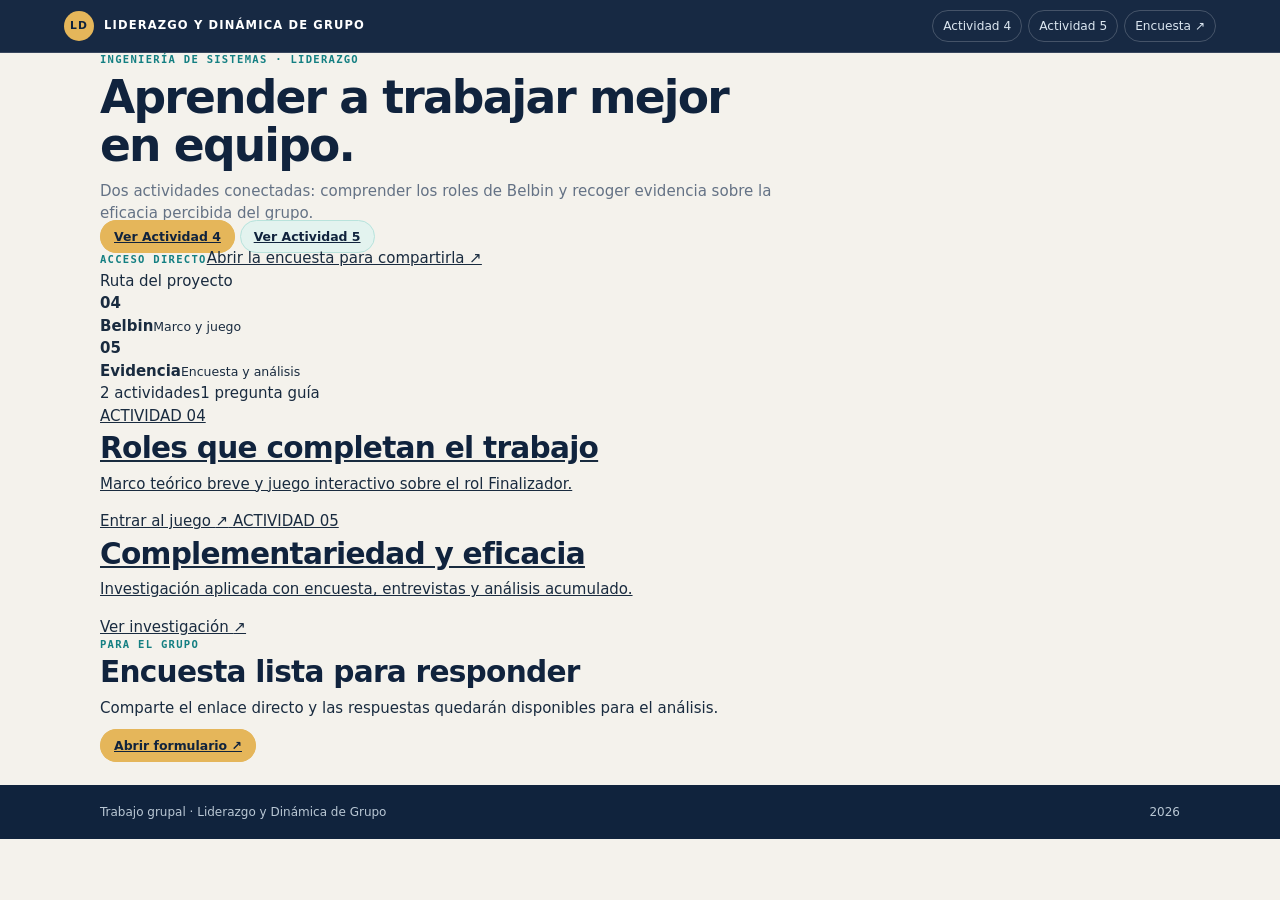
==== commit a3816432: "Actualizar portada y accesos del grupo" ====
--- a/index.html
+++ b/index.html
@@ -3,44 +3,60 @@
 <head>
   <meta charset="utf-8">
   <meta name="viewport" content="width=device-width, initial-scale=1">
-  <meta name="description" content="Portafolio de actividades de Liderazgo y Dinámica de Grupo.">
-  <title>Actividades de liderazgo </title>
+  <meta name="description" content="Actividades de Liderazgo y Dinámica de Grupo para Ingeniería de Sistemas.">
+  <title>Liderazgo y Dinámica de Grupo</title>
   <link rel="stylesheet" href="styles.css">
 </head>
-<body>
+<body class="home-page">
   <header class="site-header">
-    <a class="brand" href="index.html"><span class="brand-mark">EB</span><span>Portafolio académico</span></a>
+    <a class="brand" href="index.html"><span class="brand-mark">LD</span><span>Liderazgo y dinámica de grupo</span></a>
     <nav class="site-nav" aria-label="Navegación principal">
       <a href="actividad-4.html">Actividad 4</a>
       <a href="actividad-5.html">Actividad 5</a>
+      <a class="nav-survey" href="actividad-5.html#encuesta">Encuesta ↗</a>
     </nav>
   </header>
 
   <main class="wrap">
-    <section class="page-intro">
-      <div class="eyebrow">Liderazgo y Dinámica de Grupo · Ingeniería de Sistemas</div>
-      <h1>Actividades de liderazgo</h1>
-      <div class="meta"><span class="tag">Actividad 4 · Juego interactivo</span><span class="tag">Actividad 5 · Investigación aplicada</span></div>
+    <section class="home-hero" aria-labelledby="home-title">
+      <div class="home-hero-copy">
+        <div class="eyebrow">Ingeniería de Sistemas · Liderazgo</div>
+        <h1 id="home-title">Aprender a trabajar mejor en equipo.</h1>
+        <p class="lead">Dos actividades conectadas: comprender los roles de Belbin y recoger evidencia sobre la eficacia percibida del grupo.</p>
+        <div class="home-actions">
+          <a class="btn btn-primary" href="actividad-4.html">Ver Actividad 4</a>
+          <a class="btn btn-outline-dark" href="actividad-5.html">Ver Actividad 5</a>
+        </div>
+        <div class="home-share"><span class="code">Acceso directo</span><a href="actividad-5.html#encuesta">Abrir la encuesta para compartirla ↗</a></div>
+      </div>
+      <div class="home-signal" aria-label="Ruta de las actividades">
+        <div class="signal-top"><span class="signal-dot"></span><span>Ruta del proyecto</span></div>
+        <div class="signal-track"><span></span></div>
+        <div class="signal-step"><strong>04</strong><div><b>Belbin</b><small>Marco y juego</small></div></div>
+        <div class="signal-step"><strong>05</strong><div><b>Evidencia</b><small>Encuesta y análisis</small></div></div>
+        <div class="signal-foot"><span>2 actividades</span><span>1 pregunta guía</span></div>
+      </div>
     </section>
 
-    <section class="section" aria-labelledby="actividades-title">
-      <div class="section-head">
-        <div><div class="code">Contenido</div><h2 id="actividades-title">Elige una actividad</h2></div>
-        <p>Cada actividad tiene su propia página para facilitar la lectura, la aplicación y la presentación.</p>
-      </div>
-      <div class="grid grid-2">
-        <a class="action-card" href="actividad-4.html">
-          <div><div class="eyebrow">Actividad 04</div><h3>Belbin: aprender los roles jugando</h3><p>Marco teórico breve, juego de situaciones y nueve roles de equipo.</p></div>
-          <span class="action-link">Abrir actividad 4 →</span>
-        </a>
-        <a class="action-card" href="actividad-5.html">
-          <div><div class="label">Actividad 05</div><h3>Complementariedad y eficacia</h3><p>Pregunta guía, encuesta Likert, entrevista y ruta de análisis.</p></div>
-          <span class="action-link">Abrir actividad 5 →</span>
-        </a>
-      </div>
+    <section class="home-grid" aria-label="Accesos a las actividades">
+      <a class="home-card home-card-teal" href="actividad-4.html">
+        <span class="home-card-code">ACTIVIDAD 04</span>
+        <div><h2>Roles que completan el trabajo</h2><p>Marco teórico breve y juego interactivo sobre el rol Finalizador.</p></div>
+        <span class="home-card-link">Entrar al juego <span>↗</span></span>
+      </a>
+      <a class="home-card home-card-gold" href="actividad-5.html">
+        <span class="home-card-code">ACTIVIDAD 05</span>
+        <div><h2>Complementariedad y eficacia</h2><p>Investigación aplicada con encuesta, entrevistas y análisis acumulado.</p></div>
+        <span class="home-card-link">Ver investigación <span>↗</span></span>
+      </a>
+    </section>
+
+    <section class="home-survey" aria-labelledby="home-survey-title">
+      <div><div class="code">Para el grupo</div><h2 id="home-survey-title">Encuesta lista para responder</h2><p>Comparte el enlace directo y las respuestas quedarán disponibles para el análisis.</p></div>
+      <a class="btn btn-primary" href="actividad-5.html#encuesta">Abrir formulario ↗</a>
     </section>
   </main>
 
-  <footer class="footer"><div class="wrap footer-inner"><span>Liderazgo y Dinamica de Grupos</span><span>2026</span></div></footer>
+  <footer class="footer"><div class="wrap footer-inner"><span>Trabajo grupal · Liderazgo y Dinámica de Grupo</span><span>2026</span></div></footer>
 </body>
 </html>
--- a/styles.css
+++ b/styles.css
@@ -1,141 +1,149 @@
 :root {
-  --navy: #0d1d31;
-  --navy-2: #122945;
-  --paper: #f6f3ed;
-  --white: #fffdfa;
-  --teal: #56d3c7;
-  --gold: #e6b65d;
-  --ink: #17283a;
-  --muted: #657486;
-  --line: #dbe0e5;
-  --shadow: 0 12px 28px rgba(13, 29, 49, .08);
+  --navy: #10233d;
+  --navy-2: #17365d;
+  --paper: #f4f2ec;
+  --white: #fffdf8;
+  --teal: #55c9bd;
+  --gold: #e5b65a;
+  --violet: #a68bdf;
+  --ink: #192b3f;
+  --muted: #647285;
+  --line: #dce2e6;
+  --shadow: 0 16px 34px rgba(16,35,61,.08);
 }
 
 * { box-sizing: border-box; }
 html { scroll-behavior: smooth; }
-body {
-  margin: 0;
-  color: var(--ink);
-  background: var(--paper);
-  font: 15px/1.5 "Segoe UI", Aptos, system-ui, sans-serif;
-}
+body { margin: 0; color: var(--ink); background: var(--paper); font: 15px/1.5 "Segoe UI", Aptos, system-ui, sans-serif; }
 a { color: inherit; }
 button, input { font: inherit; }
-.site-header {
-  position: sticky;
-  top: 0;
-  z-index: 10;
-  display: flex;
-  align-items: center;
-  justify-content: space-between;
-  gap: 18px;
-  padding: 12px clamp(18px, 5vw, 64px);
-  color: #fff;
-  background: rgba(13, 29, 49, .96);
-  border-bottom: 1px solid rgba(255,255,255,.14);
-  backdrop-filter: blur(12px);
-}
-.brand { display: flex; align-items: center; gap: 10px; font-size: .78rem; font-weight: 800; letter-spacing: .12em; text-transform: uppercase; }
-.brand-mark { display: grid; place-items: center; width: 30px; height: 30px; color: var(--navy); background: var(--gold); border-radius: 8px; font-size: .7rem; }
+button { border: 0; }
+.site-header { position: sticky; top: 0; z-index: 20; display: flex; align-items: center; justify-content: space-between; gap: 18px; padding: 10px clamp(18px, 5vw, 64px); color: #fff; background: rgba(16,35,61,.97); border-bottom: 1px solid rgba(255,255,255,.14); backdrop-filter: blur(12px); }
+.brand { display: flex; align-items: center; gap: 10px; font-size: .72rem; font-weight: 800; letter-spacing: .1em; text-decoration: none; text-transform: uppercase; }
+.brand-mark { display: grid; place-items: center; width: 30px; height: 30px; color: var(--navy); background: var(--gold); border-radius: 50%; font-size: .67rem; }
 .site-nav { display: flex; flex-wrap: wrap; gap: 6px; justify-content: flex-end; }
-.site-nav a { padding: 7px 11px; color: #dce7f1; border: 1px solid rgba(255,255,255,.18); border-radius: 7px; font-size: .78rem; text-decoration: none; }
+.site-nav a { padding: 6px 10px; color: #dce7f1; border: 1px solid rgba(255,255,255,.2); border-radius: 999px; font-size: .76rem; text-decoration: none; }
 .site-nav a:hover, .site-nav a:focus-visible { color: var(--navy); background: var(--teal); outline: none; }
-.wrap { width: min(1120px, calc(100% - 36px)); margin: 0 auto; }
-.page-intro { padding: 54px 0 32px; border-bottom: 1px solid var(--line); }
-.eyebrow, .label, .code { color: #167f82; font: 700 .7rem/1.2 "Cascadia Code", Consolas, monospace; letter-spacing: .12em; text-transform: uppercase; }
+.wrap { width: min(1080px, calc(100% - 36px)); margin: 0 auto; }
+.page-intro { padding: 40px 0 26px; border-bottom: 1px solid var(--line); }
+.compact-intro { padding-top: 34px; }
+.eyebrow, .label, .code { color: #147f82; font: 700 .66rem/1.2 "Cascadia Code", Consolas, monospace; letter-spacing: .12em; text-transform: uppercase; }
 h1, h2, h3, p { margin-top: 0; }
-h1 { max-width: 740px; margin: 10px 0 12px; color: var(--navy); font-size: clamp(2.15rem, 5vw, 4.2rem); line-height: 1.02; letter-spacing: -.045em; }
-h2 { margin: 6px 0 10px; color: var(--navy); font-size: clamp(1.6rem, 3vw, 2.5rem); line-height: 1.05; letter-spacing: -.025em; }
+h1 { max-width: 700px; margin: 8px 0 10px; color: var(--navy); font-size: clamp(2rem, 4vw, 2.85rem); line-height: 1.05; letter-spacing: -.04em; }
+h2 { margin: 5px 0 8px; color: var(--navy); font-size: clamp(1.3rem, 2.4vw, 1.85rem); line-height: 1.1; letter-spacing: -.025em; }
 h3 { margin-bottom: 6px; font-size: 1rem; }
-.lead { max-width: 720px; margin-bottom: 0; color: var(--muted); font-size: 1rem; }
-.meta { display: flex; flex-wrap: wrap; gap: 7px; margin-top: 20px; }
-.tag { padding: 5px 9px; color: var(--navy); background: #e7f5f2; border: 1px solid #c6e8e1; border-radius: 6px; font-size: .75rem; font-weight: 700; }
-.section { padding: 30px 0; }
-.section-head { display: flex; justify-content: space-between; align-items: end; gap: 20px; margin-bottom: 16px; }
-.section-head p { max-width: 500px; margin-bottom: 0; color: var(--muted); font-size: .9rem; }
-.grid { display: grid; gap: 14px; }
+.lead { max-width: 690px; margin-bottom: 0; color: var(--muted); font-size: .94rem; }
+.meta { display: flex; flex-wrap: wrap; gap: 6px; margin-top: 16px; }
+.tag { padding: 4px 8px; color: var(--navy); background: #e4f4f1; border: 1px solid #c5e6df; border-radius: 999px; font-size: .7rem; font-weight: 750; }
+.section { padding: 25px 0; }
+.section-head, .game-heading { display: flex; align-items: end; justify-content: space-between; gap: 24px; margin-bottom: 16px; }
+.section-head p, .game-heading p { max-width: 420px; margin-bottom: 0; color: var(--muted); font-size: .82rem; }
+.compact-head { margin-bottom: 12px; }
+.grid { display: grid; gap: 12px; }
 .grid-2 { grid-template-columns: repeat(2, minmax(0, 1fr)); }
-.grid-3 { grid-template-columns: repeat(3, minmax(0, 1fr)); }
-.card { padding: 18px; background: var(--white); border: 1px solid var(--line); border-radius: 12px; box-shadow: var(--shadow); }
-.card p { margin-bottom: 0; color: var(--muted); font-size: .9rem; }
-.card.dark { color: #fff; background: var(--navy); border-color: var(--navy); }
-.card.dark p { color: #c2d0dd; }
-.action-card { display: flex; min-height: 190px; flex-direction: column; justify-content: space-between; padding: 22px; color: #fff; background: var(--navy); border-radius: 14px; text-decoration: none; box-shadow: var(--shadow); }
+.action-card { position: relative; display: flex; min-height: 150px; flex-direction: column; justify-content: space-between; padding: 20px; overflow: hidden; color: #fff; background: var(--navy); border-radius: 22px 12px 22px 12px; text-decoration: none; box-shadow: var(--shadow); transition: transform .18s ease, box-shadow .18s ease; }
+.action-card::after { position: absolute; right: -32px; bottom: -42px; width: 130px; height: 130px; border: 1px solid rgba(86,211,199,.55); border-radius: 50%; content: ""; }
 .action-card:nth-child(2) { color: var(--navy); background: var(--white); border: 1px solid var(--line); }
-.action-card p { color: #c2d0dd; font-size: .9rem; }
+.action-card p { max-width: 420px; color: #c2d0dd; font-size: .84rem; }
 .action-card:nth-child(2) p { color: var(--muted); }
-.action-card:hover { transform: translateY(-3px); box-shadow: 0 18px 34px rgba(13,29,49,.15); }
-.action-link { display: inline-flex; width: fit-content; padding: 8px 12px; color: var(--navy); background: var(--gold); border-radius: 7px; font-size: .8rem; font-weight: 800; }
+.action-card:hover { transform: translateY(-3px); box-shadow: 0 20px 38px rgba(16,35,61,.14); }
+.action-link { position: relative; z-index: 1; display: inline-flex; width: fit-content; padding: 7px 11px; color: var(--navy); background: var(--gold); border-radius: 999px; font-size: .75rem; font-weight: 800; }
 .action-card:nth-child(2) .action-link { color: var(--white); background: var(--navy); }
-.route { display: grid; grid-template-columns: repeat(4, minmax(0, 1fr)); gap: 8px; margin: 18px 0; }
-.route-step { padding: 12px; background: var(--white); border: 1px solid var(--line); border-top: 3px solid var(--teal); border-radius: 8px; }
-.route-step strong { display: block; margin: 4px 0; color: var(--navy); font-size: .9rem; }
-.route-step span { color: var(--muted); font-size: .8rem; }
-.callout { padding: 14px 16px; color: #5b4b2e; background: #fff7df; border-left: 3px solid var(--gold); border-radius: 6px; font-size: .9rem; }
-.callout p { margin: 0; }
-.quiz { margin-top: 18px; padding: 22px; color: #fff; background: var(--navy); border-radius: 14px; box-shadow: var(--shadow); }
-.quiz-top { display: flex; align-items: center; gap: 12px; margin-bottom: 18px; }
-.progress { flex: 1; height: 7px; overflow: hidden; background: rgba(255,255,255,.13); border-radius: 99px; }
+.concept-orbit { display: grid; grid-template-columns: repeat(2, minmax(0, 1fr)); gap: 15px; }
+.concept-bubble { position: relative; min-height: 190px; padding: 24px 22px 18px 26px; overflow: hidden; border: 1px solid transparent; border-radius: 28px 18px 32px 20px; box-shadow: 0 10px 24px rgba(16,35,61,.06); }
+.concept-bubble::after { position: absolute; right: -32px; bottom: -46px; width: 130px; height: 130px; border: 1px solid currentColor; border-radius: 50%; opacity: .17; content: ""; }
+.bubble-a { color: #155d69; background: #ddf2ee; border-color: #b8e2da; }
+.bubble-b { color: #4d3c7c; background: #eee9fb; border-color: #d6c9f4; border-radius: 18px 30px 20px 32px; }
+.bubble-c { color: #71501c; background: #fff0c9; border-color: #f2d99b; border-radius: 32px 20px 28px 18px; }
+.bubble-d { color: #264a70; background: #e3edf8; border-color: #c5d9ec; border-radius: 20px 32px 18px 28px; }
+.concept-bubble h3 { position: relative; z-index: 1; color: var(--navy); font-size: 1.1rem; }
+.concept-bubble p { position: relative; z-index: 1; max-width: 530px; margin: 7px 0 0; color: var(--ink); font-size: .82rem; line-height: 1.42; }
+.bubble-index { position: absolute; top: 11px; right: 16px; color: currentColor; font: 700 .68rem "Cascadia Code", Consolas, monospace; opacity: .75; }
+.source-strip { display: flex; flex-wrap: wrap; align-items: center; gap: 8px 13px; margin-top: 14px; color: var(--muted); font-size: .72rem; }
+.source-strip span { color: var(--navy); font-weight: 800; }
+.source-strip a { color: #126f76; text-decoration: underline; text-underline-offset: 2px; }
+.game-section { padding-top: 15px; }
+.quiz { padding: 20px; color: #fff; background: linear-gradient(135deg, var(--navy), #1b3b61); border-radius: 24px 14px 24px 14px; box-shadow: var(--shadow); }
+.quiz-top { display: flex; align-items: center; gap: 12px; margin-bottom: 17px; }
+.progress { flex: 1; height: 6px; overflow: hidden; background: rgba(255,255,255,.14); border-radius: 99px; }
 .progress span { display: block; height: 100%; background: linear-gradient(90deg, var(--teal), var(--gold)); transition: width .25s ease; }
-.quiz-score { color: var(--gold); font: 700 .75rem "Cascadia Code", Consolas, monospace; white-space: nowrap; }
-.quiz h3 { max-width: 760px; margin: 8px 0 18px; color: #fff; font-size: clamp(1.15rem, 2vw, 1.55rem); font-weight: 600; }
-.answers { display: grid; grid-template-columns: repeat(2, minmax(0,1fr)); gap: 8px; }
-.answer { cursor: pointer; padding: 11px 13px; color: #e7eef5; text-align: left; background: rgba(255,255,255,.06); border: 1px solid rgba(255,255,255,.2); border-radius: 8px; }
+.quiz-score { color: var(--gold); font: 700 .72rem "Cascadia Code", Consolas, monospace; white-space: nowrap; }
+.quiz h3 { max-width: 750px; margin: 8px 0 17px; color: #fff; font-size: 1.18rem; font-weight: 600; }
+.answers { display: grid; grid-template-columns: repeat(2, minmax(0, 1fr)); gap: 8px; }
+.answer { cursor: pointer; padding: 11px 13px; color: #e7eef5; text-align: left; background: rgba(255,255,255,.06); border: 1px solid rgba(255,255,255,.2); border-radius: 12px; }
 .answer:hover, .answer:focus-visible { background: rgba(86,211,199,.16); border-color: var(--teal); outline: none; }
 .answer.correct { background: rgba(86,211,199,.25); border-color: var(--teal); }
 .answer.wrong { background: rgba(219,112,86,.25); border-color: #e18b75; }
-.feedback { min-height: 25px; margin-top: 14px; color: var(--gold); font-size: .86rem; }
-.quiz-actions { display: flex; justify-content: space-between; gap: 10px; margin-top: 12px; }
-.btn { cursor: pointer; padding: 8px 13px; border-radius: 7px; font-weight: 800; }
-.btn-primary { color: var(--navy); background: var(--gold); border: 1px solid var(--gold); }
-.btn-secondary { color: #e7eef5; background: transparent; border: 1px solid rgba(255,255,255,.25); }
+.feedback { min-height: 24px; margin-top: 13px; color: var(--gold); font-size: .82rem; }
+.result { margin-top: 12px; padding: 12px 14px; color: var(--navy); background: #e5f5f1; border: 1px solid #b9e3dc; border-radius: 14px; }
+.result strong { font-size: 1.2rem; }
+.game-end { margin: 0; color: #d5e1eb; font-size: .82rem; }
+.micro-note { margin: 10px 0 0; color: var(--muted); font-size: .76rem; }
+.quiz-actions { display: flex; justify-content: space-between; gap: 10px; margin-top: 11px; }
+.btn { cursor: pointer; padding: 8px 13px; color: var(--navy); background: #e3f3ef; border: 1px solid #b9e3dc; border-radius: 999px; font-size: .78rem; font-weight: 800; }
+.btn-primary { color: var(--navy); background: var(--gold); border-color: var(--gold); }
+.btn-secondary { color: #e7eef5; background: transparent; border-color: rgba(255,255,255,.3); }
 .btn:disabled { cursor: not-allowed; opacity: .45; }
-.role-card { min-height: 130px; }
-.role-tag { display: inline-block; padding: 3px 7px; color: #815b1f; background: #fff0c7; border-radius: 5px; font-size: .68rem; font-weight: 800; }
-.source-list { display: grid; gap: 7px; margin: 0; padding: 0; list-style: none; }
-.source-list li { padding: 10px 12px; color: var(--muted); background: #fff9eb; border-left: 3px solid var(--gold); font-size: .82rem; }
-.source-list a { color: #1a6880; word-break: break-word; }
-.question-box { padding: 18px; color: #fff; background: var(--navy-2); border-radius: 12px; }
-.question-box blockquote { margin: 8px 0 0; color: #fff; font-size: 1.1rem; line-height: 1.35; }
-.stat-strip { display: grid; grid-template-columns: repeat(3, minmax(0,1fr)); gap: 10px; margin-top: 14px; }
-.stat { padding: 13px; background: var(--white); border: 1px solid var(--line); border-radius: 8px; }
-.stat strong { display: block; margin: 3px 0; color: var(--navy); font-size: 1rem; }
-.stat span { color: var(--muted); font-size: .82rem; }
-.survey-panel { margin-top: 18px; padding: 18px; background: var(--white); border: 1px solid var(--line); border-radius: 12px; box-shadow: var(--shadow); }
-.survey-toolbar { display: flex; justify-content: space-between; align-items: end; gap: 14px; padding-bottom: 12px; border-bottom: 1px solid var(--line); }
-.survey-toolbar h3 { margin: 5px 0 2px; color: var(--navy); font-size: 1.15rem; }
-.survey-toolbar p { margin: 0; color: var(--muted); font-size: .82rem; }
-.survey-count { color: #147f82; font: 700 .75rem "Cascadia Code", Consolas, monospace; white-space: nowrap; }
-.survey-items { display: grid; gap: 8px; margin-top: 14px; }
-.survey-item { display: grid; grid-template-columns: minmax(0, 1fr) 290px; gap: 12px; align-items: center; padding: 11px 12px; border: 1px solid #e4e7ea; border-radius: 8px; }
+.research-question { margin: 8px 0 16px; padding: 15px 19px; color: var(--navy); background: var(--white); border-left: 4px solid var(--teal); border-radius: 4px 18px 18px 4px; font-size: .96rem; line-height: 1.4; }
+.research-bubbles { display: grid; grid-template-columns: repeat(3, minmax(0,1fr)); gap: 10px; }
+.mini-bubble { display: grid; grid-template-columns: 30px 1fr; column-gap: 9px; align-items: center; padding: 13px 14px; background: var(--white); border: 1px solid var(--line); border-radius: 999px 18px 18px 999px; }
+.mini-bubble .bubble-index { position: static; display: grid; grid-row: span 2; place-items: center; width: 28px; height: 28px; color: var(--navy); background: #e4f4f1; border-radius: 50%; font-size: .62rem; opacity: 1; }
+.mini-bubble strong { font-size: .82rem; }
+.mini-bubble span:last-child { color: var(--muted); font-size: .74rem; }
+.survey-launch { position: relative; display: flex; align-items: center; justify-content: space-between; gap: 20px; padding: 23px 26px; overflow: hidden; color: #fff; background: linear-gradient(115deg, var(--navy), #245079); border-radius: 28px 16px 28px 16px; box-shadow: var(--shadow); }
+.survey-launch::after { position: absolute; right: 3%; bottom: -68px; width: 190px; height: 190px; border: 1px solid rgba(86,211,199,.5); border-radius: 50%; content: ""; }
+.survey-launch h2 { color: #fff; }
+.survey-launch p { max-width: 620px; margin: 0; color: #d4e1eb; font-size: .84rem; }
+.launch-copy { position: relative; z-index: 1; }
+.launch-copy .code { color: var(--teal); }
+.launch-button { position: relative; z-index: 1; flex: 0 0 auto; padding: 11px 17px; }
+.launch-button span { margin-left: 5px; font-size: 1rem; }
+.analysis-tools { display: flex; align-items: end; justify-content: space-between; gap: 18px; padding: 20px 0 14px; border-bottom: 1px solid var(--line); }
+.analysis-tools h2 { margin-bottom: 3px; }
+.analysis-tools p { margin: 0; color: var(--muted); font-size: .8rem; }
+.analysis-actions { display: flex; flex-wrap: wrap; gap: 7px; }
+.survey-summary { display: none; margin-top: 14px; padding: 15px; background: #eaf5f2; border: 1px solid #c8e8e2; border-radius: 18px; }
+.survey-summary.visible { display: block; }
+.summary-title { color: var(--navy); font-weight: 800; font-size: .86rem; }
+.summary-grid { display: grid; grid-template-columns: repeat(4, minmax(0,1fr)); gap: 8px; margin-top: 10px; }
+.summary-metric { padding: 10px; background: var(--white); border-radius: 12px; }
+.summary-metric strong { display: block; color: var(--navy); font-size: 1.1rem; }
+.summary-metric span { color: var(--muted); font-size: .7rem; }
+.survey-dialog { width: min(1000px, calc(100% - 24px)); max-width: 1000px; max-height: 90vh; padding: 0; color: var(--ink); background: var(--paper); border: 0; border-radius: 24px; box-shadow: 0 26px 80px rgba(0,0,0,.28); }
+.survey-dialog::backdrop { background: rgba(8,21,37,.72); backdrop-filter: blur(4px); }
+.modal-shell { padding: 22px; }
+.modal-head { display: flex; align-items: start; justify-content: space-between; gap: 20px; padding-bottom: 12px; border-bottom: 1px solid var(--line); }
+.modal-head h2 { margin-bottom: 2px; }
+.modal-head p { margin: 0; color: var(--muted); font-size: .8rem; }
+.modal-close { cursor: pointer; width: 31px; height: 31px; color: var(--navy); background: #e7eeef; border-radius: 50%; font-size: 1.3rem; line-height: 1; }
+.survey-tools { display: flex; flex-wrap: wrap; align-items: center; gap: 8px 10px; margin: 12px 0; }
+.survey-tools input { width: 110px; padding: 7px 9px; border: 1px solid var(--line); border-radius: 9px; background: var(--white); }
+.survey-status { color: var(--muted); font-size: .76rem; }
+.survey-items { display: grid; gap: 8px; max-height: 55vh; padding-right: 4px; overflow-y: auto; }
+.survey-item { display: grid; grid-template-columns: minmax(0, 1fr) 410px; gap: 12px; align-items: center; padding: 10px 12px; background: var(--white); border: 1px solid #e1e6e8; border-radius: 13px; }
 .survey-item:nth-child(even) { background: #fbfcfc; }
-.survey-text { font-size: .86rem; }
-.survey-number { display: inline-grid; place-items: center; width: 23px; height: 23px; margin-right: 7px; color: var(--navy); background: #e7f5f2; border-radius: 50%; font-size: .7rem; font-weight: 800; }
-.choices { display: grid; grid-template-columns: repeat(5, 1fr); gap: 4px; }
-.choice { position: relative; display: grid; place-items: center; gap: 2px; color: var(--muted); font-size: .65rem; text-align: center; }
-.choice input { width: 16px; height: 16px; accent-color: #147f82; }
-.survey-actions { display: flex; align-items: center; gap: 12px; margin-top: 16px; }
-.survey-status { color: var(--muted); font-size: .8rem; }
-details { margin-top: 10px; background: var(--white); border: 1px solid var(--line); border-radius: 9px; }
-summary { cursor: pointer; padding: 12px 15px; color: var(--navy); font-weight: 800; list-style: none; }
+.survey-text { display: flex; align-items: center; gap: 7px; font-size: .8rem; }
+.survey-number { display: inline-grid; flex: 0 0 23px; place-items: center; width: 23px; height: 23px; color: var(--navy); background: #e4f4f1; border-radius: 50%; font-size: .65rem; font-weight: 800; }
+.survey-text .role-tag { flex: 0 0 auto; }
+.role-tag { display: inline-block; padding: 3px 6px; color: #71501c; background: #fff0c9; border-radius: 999px; font-size: .61rem; font-weight: 800; }
+.choices { display: grid; grid-template-columns: repeat(5, minmax(0,1fr)); gap: 4px; }
+.choice { display: grid; min-height: 52px; place-items: center; gap: 2px; padding: 4px 3px; color: var(--muted); text-align: center; border: 1px solid transparent; border-radius: 9px; }
+.choice:hover { background: #eaf5f2; border-color: #c8e8e2; }
+.choice input { width: 15px; height: 15px; accent-color: #147f82; }
+.choice span { color: var(--navy); font-weight: 800; font-size: .72rem; }
+.choice small { font-size: .59rem; line-height: 1.08; }
+.survey-actions { display: flex; flex-wrap: wrap; align-items: center; gap: 10px; margin-top: 12px; }
+.compact-sections { padding-top: 14px; }
+details { margin-top: 9px; background: var(--white); border: 1px solid var(--line); border-radius: 14px; }
+summary { cursor: pointer; padding: 11px 14px; color: var(--navy); font-size: .84rem; font-weight: 800; list-style: none; }
 summary::-webkit-details-marker { display: none; }
-summary::after { content: "+"; float: right; color: #147f82; font-size: 1.1rem; }
+summary::after { content: "+"; float: right; color: #147f82; font-size: 1rem; }
 details[open] summary::after { content: "−"; }
-.details-body { padding: 0 15px 15px; color: var(--muted); font-size: .87rem; }
+.details-body { padding: 0 14px 14px; color: var(--muted); font-size: .8rem; }
 .details-body p:last-child { margin-bottom: 0; }
-.interview-list { display: grid; gap: 7px; margin: 0; padding-left: 20px; }
-.footer { margin-top: 34px; padding: 20px 0; color: #b9c7d4; background: var(--navy); font-size: .78rem; }
-.footer-inner { display: flex; justify-content: space-between; gap: 10px; flex-wrap: wrap; }
-@media (max-width: 800px) {
-  .grid-2, .grid-3, .route, .stat-strip { grid-template-columns: 1fr 1fr; }
-  .survey-item { grid-template-columns: 1fr; }
-}
-@media (max-width: 560px) {
-  .site-header { align-items: flex-start; flex-direction: column; }
-  .site-nav { justify-content: flex-start; }
-  .grid-2, .grid-3, .route, .stat-strip, .answers { grid-template-columns: 1fr; }
-  .section-head, .survey-toolbar { display: block; }
-  .section-head p { margin-top: 8px; }
-  .survey-count { display: block; margin-top: 8px; }
-}
+.interview-list { display: grid; gap: 5px; margin: 0 0 10px; padding-left: 19px; }
+.footer { margin-top: 28px; padding: 18px 0; color: #b9c7d4; background: var(--navy); font-size: .75rem; }
+.footer-inner { display: flex; flex-wrap: wrap; justify-content: space-between; gap: 10px; }
+@media (max-width: 850px) { .survey-item { grid-template-columns: 1fr; } .research-bubbles { grid-template-columns: 1fr; } .survey-items { max-height: 58vh; } }
+@media (max-width: 650px) { .site-header { align-items: flex-start; flex-direction: column; } .site-nav { justify-content: flex-start; } .concept-orbit, .grid-2, .summary-grid { grid-template-columns: 1fr; } .section-head, .game-heading, .analysis-tools, .survey-launch { display: block; } .section-head p, .game-heading p { margin-top: 7px; } .analysis-actions { margin-top: 12px; } .launch-button { margin-top: 17px; } .answers { grid-template-columns: 1fr; } .survey-text { align-items: start; } }
 @media (prefers-reduced-motion: reduce) { *, *::before, *::after { scroll-behavior: auto !important; transition: none !important; animation: none !important; } }
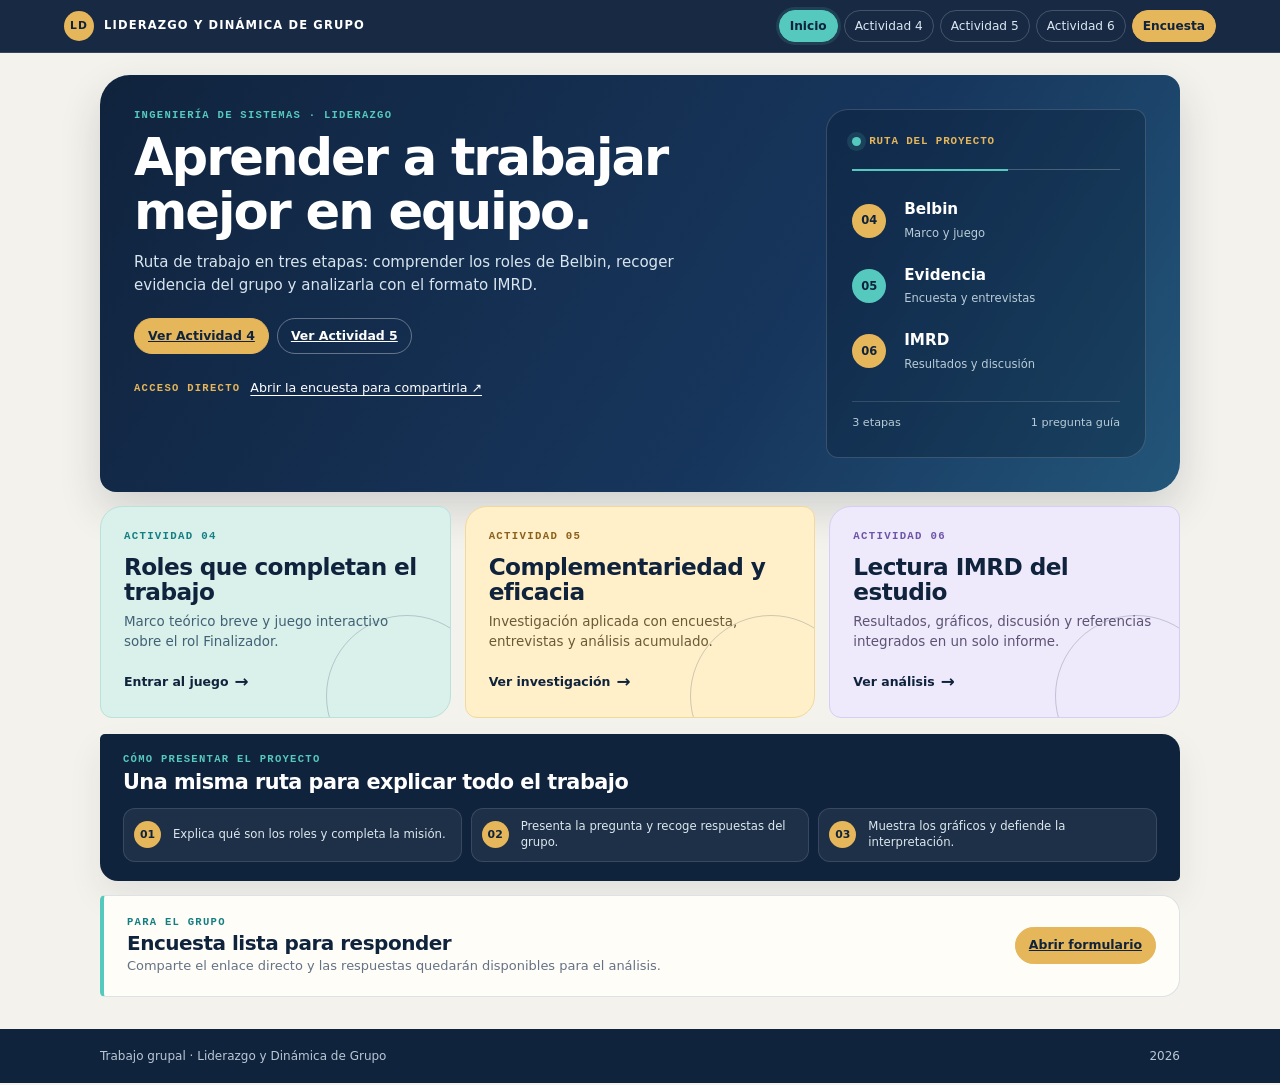
==== commit 1cbf6bc7: "Actualizar indice y ruta de actividades" ====
--- a/index.html
+++ b/index.html
@@ -8,12 +8,14 @@
   <link rel="stylesheet" href="styles.css">
 </head>
 <body class="home-page">
-  <header class="site-header">
+  <header class="site-header project-header">
     <a class="brand" href="index.html"><span class="brand-mark">LD</span><span>Liderazgo y dinámica de grupo</span></a>
     <nav class="site-nav" aria-label="Navegación principal">
+      <a href="index.html" aria-current="page">Inicio</a>
       <a href="actividad-4.html">Actividad 4</a>
       <a href="actividad-5.html">Actividad 5</a>
-      <a class="nav-survey" href="actividad-5.html#encuesta">Encuesta ↗</a>
+      <a href="actividad-6.html">Actividad 6</a>
+      <a class="nav-survey" href="actividad-5.html#encuesta">Encuesta</a>
     </nav>
   </header>
 
@@ -22,7 +24,7 @@
       <div class="home-hero-copy">
         <div class="eyebrow">Ingeniería de Sistemas · Liderazgo</div>
         <h1 id="home-title">Aprender a trabajar mejor en equipo.</h1>
-        <p class="lead">Dos actividades conectadas: comprender los roles de Belbin y recoger evidencia sobre la eficacia percibida del grupo.</p>
+        <p class="lead">Ruta de trabajo en tres etapas: comprender los roles de Belbin, recoger evidencia del grupo y analizarla con el formato IMRD.</p>
         <div class="home-actions">
           <a class="btn btn-primary" href="actividad-4.html">Ver Actividad 4</a>
           <a class="btn btn-outline-dark" href="actividad-5.html">Ver Actividad 5</a>
@@ -33,27 +35,38 @@
         <div class="signal-top"><span class="signal-dot"></span><span>Ruta del proyecto</span></div>
         <div class="signal-track"><span></span></div>
         <div class="signal-step"><strong>04</strong><div><b>Belbin</b><small>Marco y juego</small></div></div>
-        <div class="signal-step"><strong>05</strong><div><b>Evidencia</b><small>Encuesta y análisis</small></div></div>
-        <div class="signal-foot"><span>2 actividades</span><span>1 pregunta guía</span></div>
+        <div class="signal-step"><strong>05</strong><div><b>Evidencia</b><small>Encuesta y entrevistas</small></div></div>
+        <div class="signal-step"><strong>06</strong><div><b>IMRD</b><small>Resultados y discusión</small></div></div>
+        <div class="signal-foot"><span>3 etapas</span><span>1 pregunta guía</span></div>
       </div>
     </section>
 
-    <section class="home-grid" aria-label="Accesos a las actividades">
+    <section class="home-grid home-grid-three" aria-label="Accesos a las actividades">
       <a class="home-card home-card-teal" href="actividad-4.html">
         <span class="home-card-code">ACTIVIDAD 04</span>
         <div><h2>Roles que completan el trabajo</h2><p>Marco teórico breve y juego interactivo sobre el rol Finalizador.</p></div>
-        <span class="home-card-link">Entrar al juego <span>↗</span></span>
+        <span class="home-card-link">Entrar al juego <span>→</span></span>
       </a>
       <a class="home-card home-card-gold" href="actividad-5.html">
         <span class="home-card-code">ACTIVIDAD 05</span>
         <div><h2>Complementariedad y eficacia</h2><p>Investigación aplicada con encuesta, entrevistas y análisis acumulado.</p></div>
-        <span class="home-card-link">Ver investigación <span>↗</span></span>
+        <span class="home-card-link">Ver investigación <span>→</span></span>
       </a>
+      <a class="home-card home-card-violet" href="actividad-6.html">
+        <span class="home-card-code">ACTIVIDAD 06</span>
+        <div><h2>Lectura IMRD del estudio</h2><p>Resultados, gráficos, discusión y referencias integrados en un solo informe.</p></div>
+        <span class="home-card-link">Ver análisis <span>→</span></span>
+      </a>
+    </section>
+
+    <section class="home-guide" aria-labelledby="guide-title">
+      <div class="code">Cómo presentar el proyecto</div><h2 id="guide-title">Una misma ruta para explicar todo el trabajo</h2>
+      <div class="guide-steps"><a href="actividad-4.html"><b>01</b><span>Explica qué son los roles y completa la misión.</span></a><a href="actividad-5.html"><b>02</b><span>Presenta la pregunta y recoge respuestas del grupo.</span></a><a href="actividad-6.html"><b>03</b><span>Muestra los gráficos y defiende la interpretación.</span></a></div>
     </section>
 
     <section class="home-survey" aria-labelledby="home-survey-title">
       <div><div class="code">Para el grupo</div><h2 id="home-survey-title">Encuesta lista para responder</h2><p>Comparte el enlace directo y las respuestas quedarán disponibles para el análisis.</p></div>
-      <a class="btn btn-primary" href="actividad-5.html#encuesta">Abrir formulario ↗</a>
+      <a class="btn btn-primary" href="actividad-5.html#encuesta">Abrir formulario</a>
     </section>
   </main>
 
--- a/styles.css
+++ b/styles.css
@@ -109,6 +109,13 @@
 .summary-metric { padding: 10px; background: var(--white); border-radius: 12px; }
 .summary-metric strong { display: block; color: var(--navy); font-size: 1.1rem; }
 .summary-metric span { color: var(--muted); font-size: .7rem; }
+.dynamic-analysis { display: grid; grid-template-columns: minmax(0,1.35fr) minmax(240px,.65fr); gap: 18px; margin-top: 14px; padding-top: 14px; border-top: 1px solid #c8e8e2; }
+.dynamic-analysis p { max-width: 690px; margin: 5px 0 0; color: #426174; font-size: .82rem; line-height: 1.45; }
+.analysis-bars { display: grid; gap: 9px; align-content: start; }
+.analysis-bar > div { display: flex; justify-content: space-between; gap: 10px; color: var(--muted); font-size: .68rem; }
+.analysis-bar strong { color: var(--navy); font-size: .75rem; }
+.analysis-bar i { display: block; height: 6px; margin-top: 4px; overflow: hidden; background: #d7e8e5; border-radius: 99px; }
+.analysis-bar i b { display: block; height: 100%; background: linear-gradient(90deg, var(--teal), var(--gold)); border-radius: inherit; transition: width .35s ease; }
 .survey-dialog { width: min(1000px, calc(100% - 24px)); max-width: 1000px; max-height: 90vh; padding: 0; color: var(--ink); background: var(--paper); border: 0; border-radius: 24px; box-shadow: 0 26px 80px rgba(0,0,0,.28); }
 .survey-dialog::backdrop { background: rgba(8,21,37,.72); backdrop-filter: blur(4px); }
 .modal-shell { padding: 22px; }
@@ -144,6 +151,431 @@
 .interview-list { display: grid; gap: 5px; margin: 0 0 10px; padding-left: 19px; }
 .footer { margin-top: 28px; padding: 18px 0; color: #b9c7d4; background: var(--navy); font-size: .75rem; }
 .footer-inner { display: flex; flex-wrap: wrap; justify-content: space-between; gap: 10px; }
-@media (max-width: 850px) { .survey-item { grid-template-columns: 1fr; } .research-bubbles { grid-template-columns: 1fr; } .survey-items { max-height: 58vh; } }
-@media (max-width: 650px) { .site-header { align-items: flex-start; flex-direction: column; } .site-nav { justify-content: flex-start; } .concept-orbit, .grid-2, .summary-grid { grid-template-columns: 1fr; } .section-head, .game-heading, .analysis-tools, .survey-launch { display: block; } .section-head p, .game-heading p { margin-top: 7px; } .analysis-actions { margin-top: 12px; } .launch-button { margin-top: 17px; } .answers { grid-template-columns: 1fr; } .survey-text { align-items: start; } }
+.nav-survey { color: var(--navy) !important; background: var(--gold); border-color: var(--gold) !important; font-weight: 800; }
+.home-hero { display: grid; grid-template-columns: minmax(0, 1.35fr) minmax(270px, .65fr); gap: 28px; align-items: stretch; margin: 22px 0 14px; padding: 34px; color: #fff; background: linear-gradient(122deg, #10233d 0%, #17365d 64%, #23567a 100%); border-radius: 30px 16px 30px 16px; box-shadow: 0 18px 42px rgba(16,35,61,.16); overflow: hidden; }
+.home-hero-copy { position: relative; z-index: 1; }
+.home-hero h1 { max-width: 580px; margin: 9px 0 13px; color: #fff; font-size: clamp(2rem, 4vw, 3.25rem); }
+.home-hero .lead { max-width: 590px; color: #d8e5ee; }
+.home-hero .eyebrow { color: var(--teal); }
+.home-actions { display: flex; flex-wrap: wrap; gap: 8px; margin-top: 21px; }
+.btn-outline-dark { color: #fff; background: transparent; border-color: rgba(255,255,255,.34); }
+.btn-outline-dark:hover, .btn-outline-dark:focus-visible { color: var(--navy); background: #fff; }
+.home-share { display: flex; flex-wrap: wrap; align-items: center; gap: 10px; margin-top: 25px; font-size: .79rem; }
+.home-share .code { color: var(--gold); }
+.home-share a { color: #fff; text-underline-offset: 3px; }
+.home-signal { position: relative; display: flex; flex-direction: column; justify-content: center; min-height: 250px; padding: 25px; color: #d9e7ef; background: rgba(5,20,37,.28); border: 1px solid rgba(255,255,255,.16); border-radius: 22px 12px 22px 12px; }
+.signal-top { display: flex; align-items: center; gap: 8px; color: var(--gold); font: 700 .68rem "Cascadia Code", Consolas, monospace; letter-spacing: .08em; text-transform: uppercase; }
+.signal-dot { width: 9px; height: 9px; background: var(--teal); border-radius: 50%; box-shadow: 0 0 0 5px rgba(85,201,189,.14); }
+.signal-track { height: 1px; margin: 22px 0 18px; background: rgba(255,255,255,.22); }
+.signal-track span { display: block; width: 58%; height: 2px; background: var(--teal); }
+.signal-step { display: grid; grid-template-columns: 42px 1fr; gap: 10px; align-items: center; padding: 10px 0; }
+.signal-step strong { display: grid; place-items: center; width: 34px; height: 34px; color: var(--navy); background: var(--gold); border-radius: 50%; font-size: .72rem; }
+.signal-step:nth-of-type(4) strong { color: var(--navy); background: var(--teal); }
+.signal-step b { display: block; color: #fff; font-size: .95rem; }
+.signal-step small { color: #b8cbd7; font-size: .72rem; }
+.signal-foot { display: flex; justify-content: space-between; gap: 10px; margin-top: 17px; padding-top: 13px; border-top: 1px solid rgba(255,255,255,.14); color: #b8cbd7; font-size: .7rem; }
+.home-grid { display: grid; grid-template-columns: repeat(2, minmax(0,1fr)); gap: 14px; margin: 14px 0; }
+.home-card { position: relative; display: flex; min-height: 208px; flex-direction: column; justify-content: space-between; padding: 23px; overflow: hidden; color: var(--navy); border-radius: 22px 12px 22px 12px; text-decoration: none; transition: transform .18s ease, box-shadow .18s ease; }
+.home-card::after { position: absolute; right: -38px; bottom: -60px; width: 160px; height: 160px; border: 1px solid currentColor; border-radius: 50%; opacity: .2; content: ""; }
+.home-card:hover, .home-card:focus-visible { transform: translateY(-3px); box-shadow: 0 16px 30px rgba(16,35,61,.12); outline: none; }
+.home-card-teal { background: #d9f0eb; border: 1px solid #b8e2da; }
+.home-card-gold { background: #fff0c9; border: 1px solid #f2d99b; }
+.home-card-code { position: relative; z-index: 1; color: #147f82; font: 700 .67rem "Cascadia Code", Consolas, monospace; letter-spacing: .12em; }
+.home-card-gold .home-card-code { color: #8a611c; }
+.home-card h2 { position: relative; z-index: 1; max-width: 360px; margin: 12px 0 7px; font-size: 1.45rem; }
+.home-card p { position: relative; z-index: 1; max-width: 430px; margin: 0; color: #426174; font-size: .84rem; }
+.home-card-gold p { color: #6c5a37; }
+.home-card-link { position: relative; z-index: 1; display: inline-flex; align-items: center; gap: 6px; width: fit-content; margin-top: 17px; color: var(--navy); font-size: .78rem; font-weight: 800; }
+.home-card-link span { font-size: 1.05rem; }
+.home-survey { display: flex; align-items: center; justify-content: space-between; gap: 20px; margin: 14px 0 32px; padding: 20px 23px; background: var(--white); border: 1px solid var(--line); border-left: 4px solid var(--teal); border-radius: 5px 18px 18px 5px; }
+.home-survey h2 { margin: 4px 0 2px; font-size: 1.25rem; }
+.home-survey p { margin: 0; color: var(--muted); font-size: .81rem; }
+@media (max-width: 850px) { .survey-item { grid-template-columns: 1fr; } .research-bubbles { grid-template-columns: 1fr; } .survey-items { max-height: 58vh; } .home-hero { grid-template-columns: 1fr; } .home-signal { min-height: 210px; } }
+@media (max-width: 650px) { .site-header { align-items: flex-start; flex-direction: column; } .site-nav { justify-content: flex-start; } .concept-orbit, .grid-2, .summary-grid, .home-grid { grid-template-columns: 1fr; } .section-head, .game-heading, .analysis-tools, .survey-launch, .home-survey { display: block; } .section-head p, .game-heading p { margin-top: 7px; } .analysis-actions { margin-top: 12px; } .launch-button, .home-survey .btn { margin-top: 17px; } .answers { grid-template-columns: 1fr; } .survey-text { align-items: start; } .home-hero { margin-top: 12px; padding: 25px 21px; } .home-hero h1 { font-size: 2.15rem; } .home-signal { padding: 20px; } }
 @media (prefers-reduced-motion: reduce) { *, *::before, *::after { scroll-behavior: auto !important; transition: none !important; animation: none !important; } }
+
+/* Navegación transversal del proyecto: cada actividad conserva la misma ruta y marca su ubicación. */
+.project-header .site-nav a[aria-current="page"] { color: var(--navy); background: var(--teal); border-color: var(--teal); font-weight: 900; box-shadow: 0 0 0 3px rgba(85,201,189,.15); }
+.project-header .site-nav .nav-survey { color: var(--navy) !important; background: var(--gold); border-color: var(--gold) !important; }
+.home-grid-three { grid-template-columns: repeat(3, minmax(0, 1fr)); }
+.home-card-violet { background: #eee9fb; border: 1px solid #d8cdf4; }
+.home-card-violet .home-card-code { color: #6e55a9; }
+.home-card-violet p { color: #5d5374; }
+.home-guide { margin: 16px 0 14px; padding: 19px 23px; background: #10233d; border-radius: 5px 18px 5px 18px; box-shadow: var(--shadow); }
+.home-guide h2 { margin: 5px 0 14px; color: #fff; font-size: 1.3rem; }
+.home-guide > .code { color: var(--teal); }
+.guide-steps { display: grid; grid-template-columns: repeat(3, minmax(0, 1fr)); gap: 9px; }
+.guide-steps a { display: grid; grid-template-columns: 30px 1fr; gap: 9px; align-items: center; padding: 10px; color: #dce8ee; background: rgba(255,255,255,.06); border: 1px solid rgba(255,255,255,.12); border-radius: 12px; text-decoration: none; }
+.guide-steps a:hover, .guide-steps a:focus-visible { background: rgba(85,201,189,.15); outline: none; }
+.guide-steps b { display: grid; place-items: center; width: 27px; height: 27px; color: var(--navy); background: var(--gold); border-radius: 50%; font-size: .68rem; }
+.guide-steps span { font-size: .73rem; line-height: 1.35; }
+@media (max-width: 850px) { .home-grid-three, .guide-steps { grid-template-columns: 1fr; } }
+.bridge-strip { display:flex; align-items:center; justify-content:space-between; gap:18px; margin:15px 0 4px; padding:16px 18px; color:#e7f1f3; background:linear-gradient(110deg,#10233d,#1b4a62); border-radius:5px 17px 5px 17px; box-shadow:0 10px 24px rgba(16,35,61,.09); }
+.bridge-strip .code { color:var(--teal); }
+.bridge-strip strong { display:block; margin:4px 0 3px; color:#fff; font-size:.98rem; }
+.bridge-strip p { max-width:700px; margin:0; color:#c8dce2; font-size:.75rem; line-height:1.45; }
+.bridge-links { display:flex; flex-wrap:wrap; gap:7px; justify-content:flex-end; }
+.bridge-links a { padding:7px 10px; color:var(--navy); background:var(--gold); border-radius:999px; font-size:.7rem; font-weight:800; text-decoration:none; white-space:nowrap; }
+.bridge-links a:last-child { color:#fff; background:#237f82; }
+.bridge-links a:hover, .bridge-links a:focus-visible { filter:brightness(1.08); outline:2px solid var(--teal); outline-offset:2px; }
+.question-route { display:flex; flex-wrap:wrap; align-items:center; gap:6px; margin-top:12px; padding-top:10px; border-top:1px solid #e4ecea; font-size:.68rem; }
+.question-route a { color:#147f82; font-weight:800; text-decoration:none; }
+.question-route a:hover, .question-route a:focus-visible { text-decoration:underline; }
+.question-route span { color:#97a9b3; }
+.question-route strong { color:var(--navy); }
+@media (max-width:650px) { .bridge-strip { display:block; padding:15px; }.bridge-links { justify-content:flex-start; margin-top:12px; }.question-route { align-items:flex-start; flex-direction:column; gap:3px; }.question-route span { display:none; } }
+
+/* Escape room: el progreso visualiza el proceso real de cierre. */
+.escape-shell { position: relative; padding: 21px; color: #eaf3f7; background: radial-gradient(circle at 90% 8%, rgba(85,201,189,.18), transparent 28%), linear-gradient(135deg, #10233d, #173d61 68%, #1e5870); border-radius: 26px 14px 26px 14px; box-shadow: 0 18px 38px rgba(16,35,61,.16); overflow: hidden; }
+.escape-top { display: flex; align-items: end; justify-content: space-between; gap: 14px; }
+.escape-kicker { display: block; margin-bottom: 4px; color: var(--teal); font: 700 .66rem "Cascadia Code", Consolas, monospace; letter-spacing: .13em; text-transform: uppercase; }
+.escape-top strong { font-size: .93rem; }
+.escape-lives { padding: 6px 10px; color: var(--navy); background: var(--gold); border-radius: 999px; font-size: .7rem; font-weight: 800; }
+.escape-meter { height: 5px; margin: 14px 0 16px; overflow: hidden; background: rgba(255,255,255,.16); border-radius: 99px; }
+.escape-meter span { display: block; width: 0; height: 100%; background: linear-gradient(90deg, var(--teal), var(--gold)); border-radius: inherit; transition: width .35s ease; }
+.escape-map { display: grid; grid-template-columns: repeat(3, 1fr); gap: 8px; margin-bottom: 15px; }
+.escape-station { display: flex; align-items: center; gap: 9px; padding: 9px; color: #a9c0ce; background: rgba(255,255,255,.055); border: 1px solid rgba(255,255,255,.12); border-radius: 12px; opacity: .65; transition: opacity .2s ease, transform .2s ease, border-color .2s ease; }
+.escape-station.active { color: #fff; border-color: var(--teal); opacity: 1; transform: translateY(-2px); }
+.escape-station span { display: grid; flex: 0 0 29px; place-items: center; width: 29px; height: 29px; color: var(--navy); background: rgba(255,255,255,.78); border-radius: 50%; font: 800 .63rem "Cascadia Code", Consolas, monospace; }
+.escape-station.active span { background: var(--teal); }
+.escape-station b, .escape-station small { display: block; }
+.escape-station b { font-size: .76rem; }
+.escape-station small { margin-top: 2px; color: #abc1cd; font-size: .62rem; }
+.escape-card { position: relative; min-height: 260px; padding: 24px 25px 20px; color: var(--ink); background: var(--white); border-radius: 19px 11px 19px 11px; }
+.escape-card-mark { position: absolute; top: 18px; right: 22px; color: #d6e8e7; font: 800 2.8rem/1 "Cascadia Code", Consolas, monospace; letter-spacing: -.08em; }
+.escape-card .label { position: relative; z-index: 1; }
+.escape-card h3 { position: relative; z-index: 1; max-width: 660px; margin: 8px 0 7px; color: var(--navy); font-size: clamp(1.15rem, 2.4vw, 1.55rem); }
+.escape-card > p { position: relative; z-index: 1; max-width: 680px; margin-bottom: 16px; color: var(--muted); font-size: .84rem; }
+.escape-options { display: grid; grid-template-columns: repeat(2, minmax(0,1fr)); gap: 8px; }
+.escape-option { cursor: pointer; display: flex; align-items: center; gap: 8px; padding: 10px 11px; color: var(--ink); text-align: left; background: #f4f8f7; border: 1px solid #d9e5e4; border-radius: 11px; font-size: .77rem; line-height: 1.28; transition: transform .16s ease, border-color .16s ease, background .16s ease; }
+.escape-option span { display: grid; flex: 0 0 22px; place-items: center; width: 22px; height: 22px; color: var(--navy); background: #d9efeb; border-radius: 50%; font-size: .67rem; font-weight: 800; }
+.escape-option:hover, .escape-option:focus-visible { border-color: #55c9bd; background: #e8f7f3; outline: none; transform: translateY(-1px); }
+.escape-option.selected { border-color: #147f82; background: #e4f4f1; }
+.escape-option.correct { color: #155d69; border-color: #42b5a7; background: #d9f3ed; }
+.escape-option.wrong { color: #8b4937; border-color: #e2a18c; background: #fff0eb; }
+.escape-feedback { min-height: 26px; margin-top: 11px; color: #147f82; font-size: .77rem; line-height: 1.35; }
+.escape-actions { display: flex; flex-wrap: wrap; justify-content: space-between; gap: 8px; margin-top: 4px; }
+.escape-actions .btn-secondary { color: var(--navy); background: #edf3f2; border-color: #cfdedd; }
+.escape-result { display: flex; align-items: center; gap: 14px; margin-top: 13px; padding: 15px 17px; color: var(--navy); background: #e5f5f1; border: 1px solid #a9ded4; border-radius: 15px; animation: unlock-in .35s ease both; }
+.escape-result strong { font-size: 1rem; }
+.escape-result p { margin: 3px 0 9px; color: #426174; font-size: .78rem; }
+.result-seal { display: grid; flex: 0 0 42px; place-items: center; width: 42px; height: 42px; color: var(--navy); background: var(--gold); border-radius: 50%; font-size: 1.25rem; font-weight: 900; }
+@keyframes unlock-in { from { opacity: 0; transform: translateY(8px); } to { opacity: 1; transform: translateY(0); } }
+@media (max-width: 650px) { .escape-map, .escape-options { grid-template-columns: 1fr; } .escape-card { padding: 21px 17px 17px; } .escape-top { align-items: start; flex-direction: column; } }
+@media (prefers-reduced-motion: reduce) { .escape-station, .escape-option, .escape-result, .escape-meter span { transition: none; animation: none; } }
+
+.escape-world { position: relative; margin: 0 0 15px; overflow: hidden; border: 1px solid rgba(85,201,189,.3); border-radius: 18px 10px 18px 10px; }
+.world-sky { position: relative; min-height: 170px; overflow: hidden; background: linear-gradient(180deg, #0c1d35 0%, #173b5c 75%, #1c5a66 100%); }
+.world-glow { position: absolute; top: -85px; right: 12%; width: 180px; height: 180px; background: rgba(229,182,90,.12); border-radius: 50%; box-shadow: 0 0 70px rgba(85,201,189,.18); }
+.world-stars, .world-stars::before, .world-stars::after { position: absolute; width: 3px; height: 3px; background: #b9f1e6; border-radius: 50%; content: ""; box-shadow: 75px 22px #b9f1e6, 160px 49px #e5b65a, 246px 17px #b9f1e6, 337px 37px #b9f1e6, 468px 19px #e5b65a, 580px 51px #b9f1e6, 690px 25px #b9f1e6, 780px 42px #e5b65a; opacity: .65; }
+.world-stars { top: 22px; left: 32px; }
+.world-stars::before { top: 39px; left: 200px; transform: scale(.65); }
+.world-stars::after { top: 14px; left: 430px; transform: scale(.7); }
+.world-route { position: absolute; right: 9%; bottom: 50px; left: 9%; height: 2px; background: linear-gradient(90deg, var(--teal), var(--gold), var(--teal)); opacity: .55; }
+.world-route::after { position: absolute; top: -4px; right: 0; width: 10px; height: 10px; border: 2px solid var(--gold); border-radius: 50%; content: ""; }
+.world-doors { position: absolute; right: 7%; bottom: 51px; left: 7%; display: flex; justify-content: space-between; }
+.world-door { position: relative; display: grid; place-items: center; width: 55px; height: 83px; color: #9cb7c6; background: linear-gradient(90deg, #162c46, #244c68); border: 2px solid #467b8a; border-bottom: 0; border-radius: 9px 9px 0 0; box-shadow: inset 0 0 0 4px rgba(255,255,255,.04), 0 -10px 20px rgba(85,201,189,.08); transition: transform .4s ease, opacity .25s ease, filter .25s ease; }
+.world-door::after { position: absolute; right: 8px; bottom: 0; left: 8px; height: 5px; background: #0d2038; content: ""; }
+.world-door b { font: 800 .67rem "Cascadia Code", Consolas, monospace; }
+.world-door small { position: absolute; top: 33px; color: var(--gold); font-size: 1.35rem; font-weight: 900; }
+.door-light { position: absolute; top: -8px; width: 9px; height: 9px; background: #d97763; border-radius: 50%; box-shadow: 0 0 12px rgba(217,119,99,.75); }
+.world-door.active { filter: drop-shadow(0 0 9px rgba(229,182,90,.5)); }
+.world-door.active .door-light { background: var(--gold); box-shadow: 0 0 13px rgba(229,182,90,.9); }
+.world-door.open { color: var(--teal); background: #071425; opacity: .72; transform: translateY(-7px) scale(.94); }
+.world-door.open small { color: var(--teal); }
+.world-door.open .door-light { background: var(--teal); box-shadow: 0 0 14px rgba(85,201,189,.95); }
+.escape-player { --player-progress: 0; position: absolute; z-index: 3; bottom: 41px; left: calc(6% + (var(--player-progress) * 88%)); width: 47px; height: 59px; filter: drop-shadow(0 6px 5px rgba(0,0,0,.28)); transform: translateX(-50%); transition: left .55s cubic-bezier(.2,.8,.2,1); }
+.escape-player::after { position: absolute; content: ""; }
+.world-floor { position: absolute; right: 0; bottom: 0; left: 0; height: 51px; background: repeating-linear-gradient(135deg, rgba(255,255,255,.05) 0 2px, transparent 2px 14px), #0d233b; border-top: 1px solid rgba(85,201,189,.34); }
+.world-status { position: absolute; right: 15px; bottom: 9px; left: 15px; z-index: 4; display: flex; justify-content: space-between; gap: 12px; color: #b8d1dc; font-size: .66rem; }
+.world-status strong { color: var(--gold); font: 800 .63rem "Cascadia Code", Consolas, monospace; letter-spacing: .08em; }
+.escape-station.cleared { border-color: rgba(85,201,189,.5); color: #ccebe4; opacity: .85; }
+.escape-station.cleared span { color: var(--navy); background: var(--teal); }
+@media (max-width: 650px) { .world-sky { min-height: 155px; } .world-door { width: 43px; height: 70px; } .escape-player { width: 40px; height: 51px; } .world-status { font-size: .58rem; } .world-status strong { font-size: .55rem; } }
+@media (prefers-reduced-motion: reduce) { .world-door, .escape-player { transition: none; } }
+
+/* Operación Cierre: plataforma original para aplicar el rol Finalizador. */
+.platform-shell { position: relative; padding: 21px; color: #eaf3f7; background: radial-gradient(circle at 88% 5%, rgba(85,201,189,.2), transparent 24%), linear-gradient(135deg, #0b1c35, #163b61 66%, #1e5a70); border-radius: 26px 14px 26px 14px; box-shadow: 0 18px 38px rgba(16,35,61,.16); overflow: hidden; }
+.platform-top { display: flex; align-items: end; justify-content: space-between; gap: 14px; }
+.platform-kicker { display: block; margin-bottom: 4px; color: var(--teal); font: 700 .66rem "Cascadia Code", Consolas, monospace; letter-spacing: .13em; text-transform: uppercase; }
+.platform-top strong { font-size: .93rem; }
+.game-hud { display: flex; flex-wrap: wrap; justify-content: flex-end; gap: 6px; }
+.game-hud span { padding: 6px 10px; border-radius: 999px; font-size: .7rem; font-weight: 800; }
+.game-lives { color: #fff; background: #a95358; }
+.game-score { color: var(--navy); background: var(--gold); }
+.platform-progress { height: 6px; margin: 14px 0 16px; overflow: hidden; background: rgba(255,255,255,.16); border-radius: 99px; }
+.platform-progress span { display: block; width: 0; height: 100%; background: linear-gradient(90deg, var(--teal), var(--gold)); border-radius: inherit; transition: width .5s ease; }
+.platform-scene { position: relative; min-height: 240px; overflow: hidden; background: linear-gradient(180deg, #0c1e39 0%, #173d5b 66%, #1e666d 100%); border: 1px solid rgba(85,201,189,.32); border-radius: 18px 10px 18px 10px; transition: filter .25s ease; }
+.platform-scene.hit { animation: scene-hit .32s ease both; }
+.platform-scene.game-over { filter: grayscale(.65) brightness(.74); }
+@keyframes scene-hit { 20%, 60% { transform: translateX(-4px); } 40%, 80% { transform: translateX(4px); } }
+.scene-glow { position: absolute; top: -90px; right: 11%; width: 210px; height: 210px; background: rgba(229,182,90,.13); border-radius: 50%; box-shadow: 0 0 80px rgba(85,201,189,.2); }
+.scene-grid { position: absolute; right: 0; bottom: 34px; left: 0; height: 110px; background: linear-gradient(rgba(85,201,189,.12) 1px, transparent 1px), linear-gradient(90deg, rgba(85,201,189,.1) 1px, transparent 1px); background-size: 38px 27px; transform: perspective(140px) rotateX(52deg) scale(1.2); transform-origin: bottom; opacity: .4; }
+.scene-cloud { position: absolute; width: 90px; height: 15px; border: 1px solid rgba(185,241,230,.25); border-radius: 99px; opacity: .5; }
+.scene-cloud::before, .scene-cloud::after { position: absolute; bottom: -1px; border: 1px solid rgba(185,241,230,.25); border-bottom: 0; border-radius: 40px 40px 0 0; content: ""; }
+.scene-cloud::before { left: 18px; width: 25px; height: 20px; } .scene-cloud::after { right: 16px; width: 35px; height: 27px; }
+.cloud-a { top: 35px; left: 8%; } .cloud-b { top: 68px; right: 22%; transform: scale(.72); }
+.scene-badges { position: absolute; top: 18px; right: 8%; left: 8%; display: flex; justify-content: space-between; color: rgba(229,182,90,.7); font-size: 1.05rem; }
+.platform-doors { position: absolute; right: 5%; bottom: 48px; left: 5%; display: flex; justify-content: space-between; align-items: end; }
+.platform-door { position: relative; display: grid; width: 70px; height: 102px; place-items: center; color: #a2bdca; background: linear-gradient(90deg, #142a45, #28536c); border: 2px solid #4e8490; border-bottom: 0; border-radius: 11px 11px 0 0; box-shadow: inset 0 0 0 4px rgba(255,255,255,.04), 0 -10px 22px rgba(85,201,189,.1); transition: transform .45s ease, opacity .3s ease, filter .3s ease; }
+.platform-door::after { position: absolute; right: 9px; bottom: 0; left: 9px; height: 5px; background: #0d2038; content: ""; }
+.platform-door b { position: absolute; top: 8px; font: 800 .64rem "Cascadia Code", Consolas, monospace; }
+.platform-door small { position: absolute; right: 2px; bottom: 8px; left: 2px; color: #b3ced7; text-align: center; font-size: .52rem; }
+.door-icon { color: var(--gold); font-size: 1.7rem; font-weight: 800; }
+.platform-door.active { filter: drop-shadow(0 0 11px rgba(229,182,90,.55)); transform: translateY(-3px); }
+.platform-door.active::before { position: absolute; top: -9px; width: 9px; height: 9px; background: var(--gold); border-radius: 50%; box-shadow: 0 0 14px rgba(229,182,90,.95); content: ""; }
+.platform-door.open { color: var(--teal); background: #071425; opacity: .72; transform: translateY(-8px) scale(.93); }
+.platform-door.open .door-icon { color: var(--teal); }
+.platform-door.open small { color: var(--teal); }
+.scene-track { position: absolute; right: 0; bottom: 0; left: 0; height: 48px; background: repeating-linear-gradient(135deg, rgba(255,255,255,.05) 0 2px, transparent 2px 14px), #0b213a; border-top: 1px solid rgba(85,201,189,.42); }
+.platform-player { --player-progress: 0; position: absolute; z-index: 4; bottom: 38px; left: calc(6% + (var(--player-progress) * 88%)); width: 59px; height: 73px; filter: drop-shadow(0 7px 5px rgba(0,0,0,.3)); transform: translateX(-50%); transition: left .65s cubic-bezier(.2,.8,.2,1); }
+.player-body { transform-origin: 48px 83px; animation: player-idle 1.8s ease-in-out infinite; }
+@keyframes player-idle { 50% { transform: translateY(-2px); } }
+.scene-status { position: absolute; right: 16px; bottom: 10px; left: 16px; z-index: 5; display: flex; justify-content: space-between; gap: 12px; color: #b8d1dc; font-size: .66rem; }
+.scene-status strong { color: var(--gold); font: 800 .63rem "Cascadia Code", Consolas, monospace; letter-spacing: .08em; }
+.mission-map { display: grid; grid-template-columns: repeat(5, minmax(0,1fr)); gap: 7px; margin: 14px 0; }
+.mission-room { display: flex; align-items: center; gap: 7px; min-width: 0; padding: 8px; color: #9eb7c6; background: rgba(255,255,255,.055); border: 1px solid rgba(255,255,255,.12); border-radius: 11px; opacity: .65; transition: opacity .2s ease, transform .2s ease, border-color .2s ease; }
+.mission-room.active { color: #fff; border-color: var(--teal); opacity: 1; transform: translateY(-2px); }
+.mission-room.cleared { color: #ccebe4; border-color: rgba(85,201,189,.5); opacity: .9; }
+.mission-room > span { display: grid; flex: 0 0 27px; place-items: center; width: 27px; height: 27px; color: var(--navy); background: rgba(255,255,255,.78); border-radius: 50%; font-size: .85rem; }
+.mission-room.active > span, .mission-room.cleared > span { background: var(--teal); }
+.mission-room b, .mission-room small { display: block; } .mission-room b { font-size: .66rem; } .mission-room small { margin-top: 1px; color: #abc1cd; font-size: .59rem; }
+.mission-card { position: relative; min-height: 320px; padding: 24px 25px 20px; color: var(--ink); background: var(--white); border-radius: 19px 11px 19px 11px; }
+.mission-card-mark { position: absolute; top: 16px; right: 22px; color: #d6e8e7; font: 800 2.8rem/1 "Cascadia Code", Consolas, monospace; letter-spacing: -.08em; }
+.mission-card .label { position: relative; z-index: 1; }
+.mission-card h3 { position: relative; z-index: 1; max-width: 730px; margin: 8px 0 7px; color: var(--navy); font-size: clamp(1.1rem, 2.4vw, 1.52rem); }
+.mission-card > p { position: relative; z-index: 1; max-width: 760px; margin-bottom: 13px; color: var(--muted); font-size: .84rem; }
+.challenge-instruction { margin-bottom: 8px; color: #147f82; font-size: .74rem; font-weight: 800; }
+.challenge-grid { display: grid; grid-template-columns: repeat(2, minmax(0,1fr)); gap: 8px; }
+.challenge-choice { cursor: pointer; display: flex; align-items: center; gap: 9px; min-height: 55px; padding: 9px 10px; color: var(--ink); text-align: left; background: #f4f8f7; border: 1px solid #d9e5e4; border-radius: 11px; font-size: .76rem; line-height: 1.22; transition: transform .16s ease, border-color .16s ease, background .16s ease; }
+.challenge-choice:hover, .challenge-choice:focus-visible { border-color: var(--teal); background: #e8f7f3; outline: none; transform: translateY(-1px); }
+.challenge-choice.selected { border-color: #147f82; background: #e1f4f0; }
+.challenge-choice.correct { color: #155d69; border-color: #42b5a7; background: #d9f3ed; }
+.challenge-choice:disabled { cursor: default; }
+.choice-icon { display: grid; flex: 0 0 24px; place-items: center; width: 24px; height: 24px; color: var(--navy); background: #d9efeb; border-radius: 50%; font-size: .72rem; font-weight: 900; }
+.challenge-choice b, .challenge-choice small { display: block; } .challenge-choice small { margin-top: 2px; color: var(--muted); font-size: .63rem; }
+.order-grid { display: grid; grid-template-columns: repeat(4, minmax(0,1fr)); gap: 8px; }
+.order-grid .challenge-choice { flex-direction: column; justify-content: center; text-align: center; }
+.challenge-feedback { min-height: 29px; margin-top: 10px; color: #147f82; font-size: .76rem; line-height: 1.35; }
+.mission-actions { display: flex; flex-wrap: wrap; justify-content: space-between; gap: 8px; margin-top: 3px; }
+.mission-actions .btn-secondary { color: var(--navy); background: #edf3f2; border-color: #cfdedd; }
+.platform-result { display: flex; align-items: center; gap: 14px; margin-top: 13px; padding: 15px 17px; color: var(--navy); background: #e5f5f1; border: 1px solid #a9ded4; border-radius: 15px; animation: unlock-in .35s ease both; }
+.platform-result strong { font-size: 1rem; } .platform-result p { margin: 3px 0 9px; color: #426174; font-size: .78rem; }
+.platform-result .danger { color: #fff; background: #a95358; }
+@media (max-width: 850px) { .mission-map { grid-template-columns: repeat(5, minmax(105px,1fr)); overflow-x: auto; padding-bottom: 3px; } }
+@media (max-width: 650px) { .platform-shell { padding: 15px; } .platform-top { align-items: start; flex-direction: column; } .game-hud { justify-content: flex-start; } .platform-scene { min-height: 205px; } .platform-door { width: 49px; height: 78px; } .platform-door small { font-size: .44rem; } .door-icon { font-size: 1.2rem; } .platform-player { width: 49px; height: 61px; bottom: 37px; } .scene-status { right: 10px; bottom: 8px; left: 10px; font-size: .57rem; } .scene-status strong { font-size: .53rem; } .mission-map { grid-template-columns: repeat(5, 104px); } .mission-card { padding: 20px 16px 17px; } .challenge-grid, .order-grid { grid-template-columns: 1fr; } .order-grid .challenge-choice { flex-direction: row; justify-content: flex-start; text-align: left; } }
+@media (prefers-reduced-motion: reduce) { .platform-progress span, .platform-door, .platform-player, .mission-room, .challenge-choice, .player-body { transition: none; animation: none; } }
+
+@media (max-width: 650px) {
+  .dynamic-analysis { display: block; min-width: 0; }
+  .dynamic-analysis > div { min-width: 0; }
+  .dynamic-analysis p { max-width: none; overflow-wrap: anywhere; word-break: normal; }
+  .analysis-bars { margin-top: 14px; }
+  .analysis-bar > div { min-width: 0; }
+  .analysis-bar > div span { overflow-wrap: anywhere; }
+}
+
+/* IMRD: análisis independiente del resumen estadístico. */
+.imrd-analysis {
+  margin-top: 16px;
+  padding: 18px;
+  background: var(--white);
+  border: 1px solid var(--line);
+  border-left: 4px solid var(--gold);
+  border-radius: 18px 10px 18px 10px;
+  box-shadow: 0 10px 24px rgba(16, 35, 61, .06);
+}
+
+.imrd-launch {
+  display: flex;
+  align-items: center;
+  justify-content: space-between;
+  gap: 18px;
+  margin-top: 16px;
+  padding: 16px 18px;
+  background: linear-gradient(120deg, #fffaf0, #f3fbfa);
+  border: 1px solid #eadfbe;
+  border-radius: 16px;
+}
+
+.imrd-launch h2 {
+  margin-bottom: 4px;
+  font-size: 1.12rem;
+}
+
+.imrd-launch p {
+  margin: 0;
+  color: #526a7a;
+  font-size: .8rem;
+  line-height: 1.45;
+}
+
+.imrd-header {
+  display: flex;
+  align-items: center;
+  justify-content: space-between;
+  gap: 14px;
+  margin-bottom: 12px;
+}
+
+.imrd-header h2 {
+  margin-bottom: 0;
+  font-size: 1.25rem;
+}
+
+.imrd-badge {
+  padding: 5px 9px;
+  color: var(--navy);
+  background: #fff0c9;
+  border: 1px solid #f2d99b;
+  border-radius: 999px;
+  font: 800 .68rem "Cascadia Code", Consolas, monospace;
+}
+
+.imrd-grid {
+  display: grid;
+  grid-template-columns: repeat(4, minmax(0, 1fr));
+  gap: 10px;
+}
+
+.imrd-block {
+  display: flex;
+  gap: 9px;
+  min-width: 0;
+  padding: 12px;
+  background: #f6faf9;
+  border: 1px solid #dcebe8;
+  border-radius: 13px;
+}
+
+.imrd-letter {
+  display: grid;
+  flex: 0 0 27px;
+  place-items: center;
+  width: 27px;
+  height: 27px;
+  color: var(--navy);
+  background: var(--teal);
+  border-radius: 50%;
+  font: 800 .72rem "Cascadia Code", Consolas, monospace;
+}
+
+.imrd-block h3 {
+  margin-bottom: 4px;
+  color: var(--navy);
+  font-size: .86rem;
+}
+
+.imrd-block p {
+  margin: 0;
+  color: #426174;
+  font-size: .75rem;
+  line-height: 1.43;
+}
+
+@media (max-width: 850px) {
+  .imrd-grid { grid-template-columns: repeat(2, minmax(0, 1fr)); }
+}
+
+@media (max-width: 650px) {
+  .imrd-launch { align-items: flex-start; flex-direction: column; }
+  .imrd-analysis { padding: 15px; }
+  .imrd-header { align-items: flex-start; }
+  .imrd-grid { grid-template-columns: 1fr; }
+  .imrd-block p { font-size: .78rem; }
+}
+
+/* Sala de control: personaje y decisión comparten el mismo campo visual. */
+.platform-shell {
+  display: grid;
+  grid-template-columns: minmax(0, 1.06fr) minmax(360px, .94fr);
+  grid-template-areas:
+    "top top"
+    "progress progress"
+    "scene card"
+    "map map"
+    "result result";
+  gap: 14px;
+  align-items: stretch;
+}
+
+.platform-shell > .platform-top { grid-area: top; }
+.platform-shell > .platform-progress { grid-area: progress; margin: 0; }
+.platform-shell > .platform-scene { grid-area: scene; min-height: 320px; }
+.platform-shell > .mission-card { grid-area: card; min-height: 320px; }
+.platform-shell > .mission-map { grid-area: map; margin: 0; }
+.platform-shell > .platform-result { grid-area: result; margin: 0; }
+
+.platform-scene,
+.mission-card {
+  min-width: 0;
+}
+
+.mission-card {
+  display: flex;
+  flex-direction: column;
+}
+
+.mission-card .challenge-board {
+  flex: 1 1 auto;
+}
+
+.mission-actions {
+  margin-top: auto;
+  padding-top: 10px;
+}
+
+@media (max-width: 650px) {
+  .platform-shell {
+    grid-template-columns: 1fr;
+    grid-template-areas:
+      "top"
+      "progress"
+      "scene"
+      "card"
+      "map"
+      "result";
+  }
+
+  .platform-shell > .platform-scene,
+  .platform-shell > .mission-card {
+    min-height: 0;
+  }
+
+  .platform-shell > .platform-scene {
+    min-height: 245px;
+  }
+}
+
+@media (max-width: 650px) {
+  .platform-shell {
+    gap: 10px;
+    padding: 13px;
+  }
+
+  .platform-shell > .platform-scene {
+    min-height: 182px;
+  }
+
+  .platform-shell > .mission-card {
+    padding: 18px 15px 15px;
+  }
+
+  .platform-shell > .mission-map {
+    margin: 0;
+  }
+
+  .mission-card-mark {
+    top: 13px;
+    right: 16px;
+    font-size: 2.35rem;
+  }
+
+  .mission-card h3 {
+    max-width: calc(100% - 45px);
+  }
+
+  .mission-actions {
+    margin-top: 4px;
+  }
+}
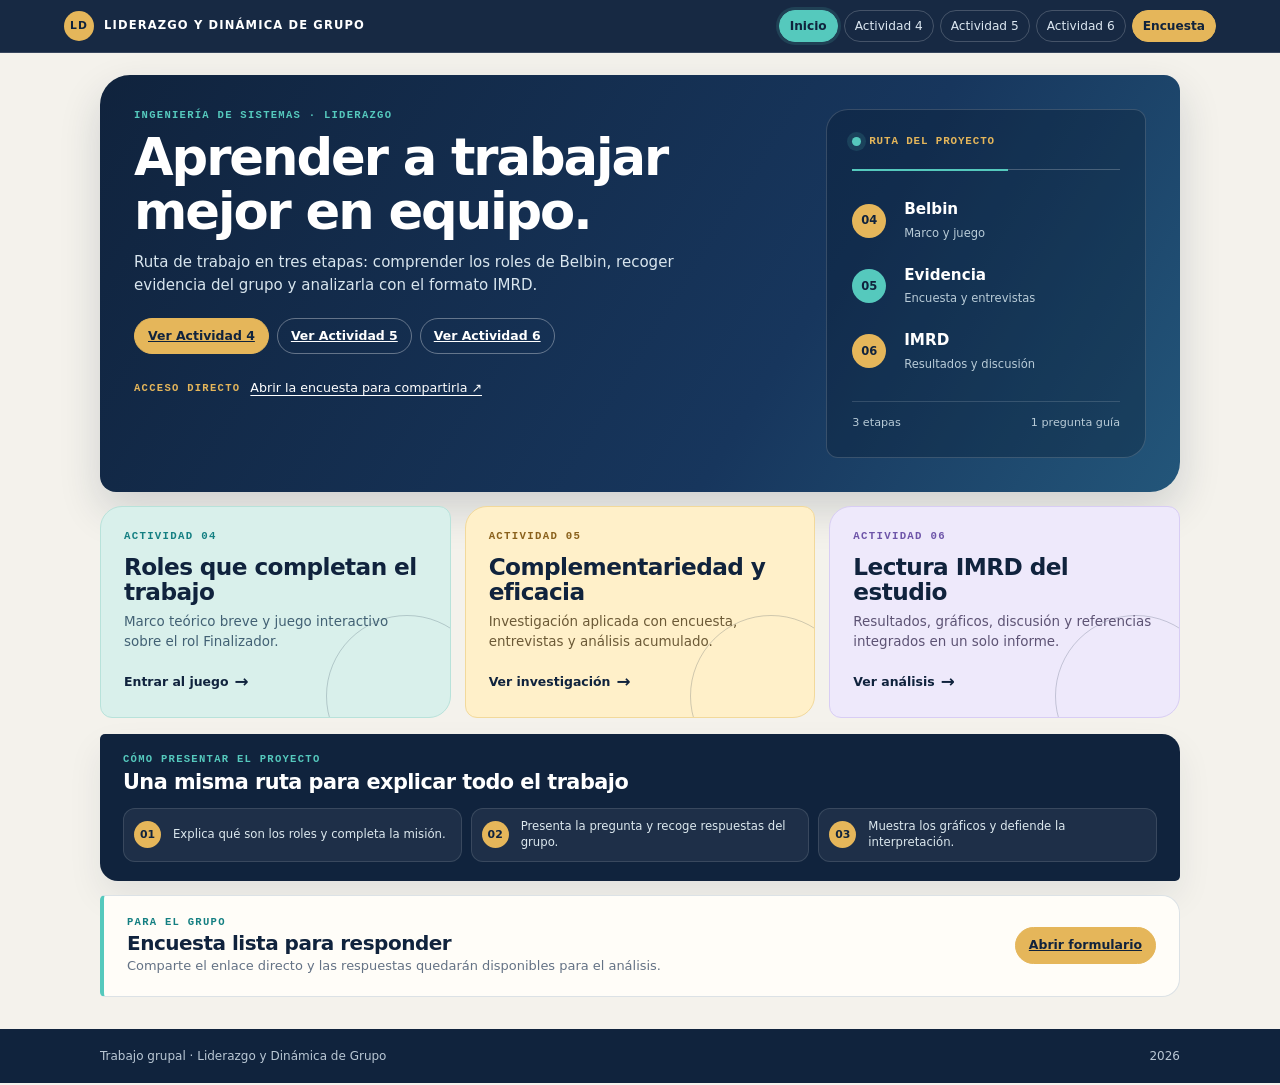
==== commit cf2474d5: "Agregar acceso visible a la Actividad 6" ====
--- a/index.html
+++ b/index.html
@@ -28,6 +28,7 @@
         <div class="home-actions">
           <a class="btn btn-primary" href="actividad-4.html">Ver Actividad 4</a>
           <a class="btn btn-outline-dark" href="actividad-5.html">Ver Actividad 5</a>
+          <a class="btn btn-outline-dark" href="actividad-6.html">Ver Actividad 6</a>
         </div>
         <div class="home-share"><span class="code">Acceso directo</span><a href="actividad-5.html#encuesta">Abrir la encuesta para compartirla ↗</a></div>
       </div>
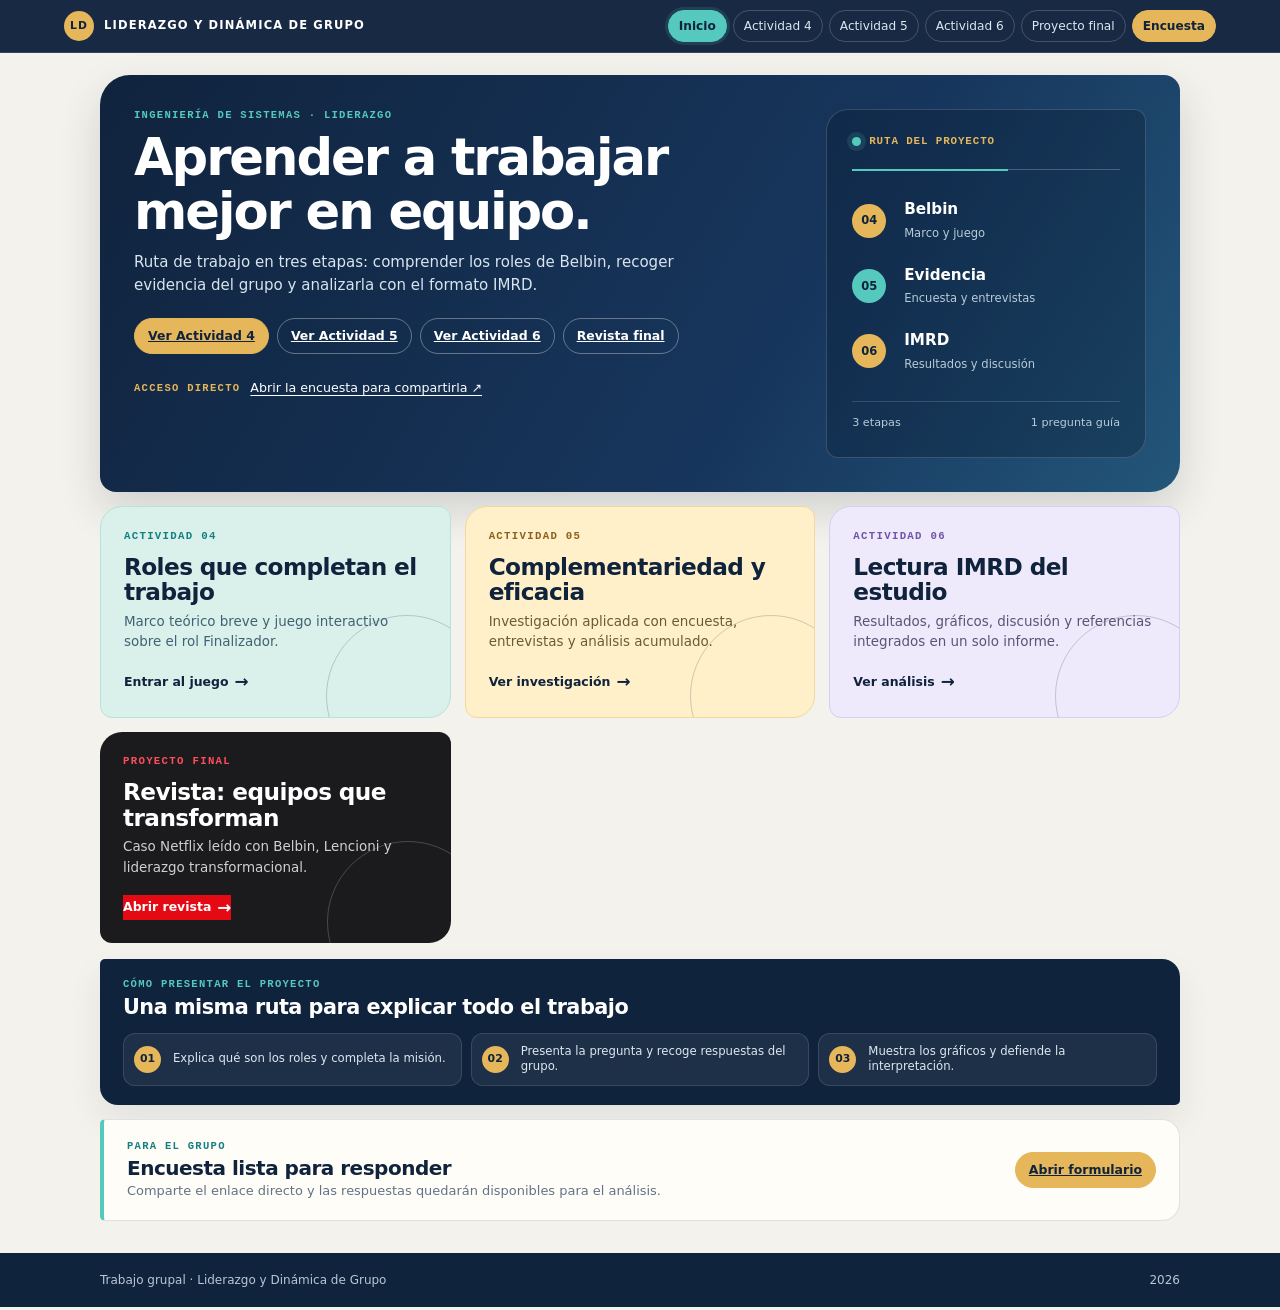
==== commit 5ba38162: "Agregar revista del proyecto final de liderazgo" ====
--- a/index.html
+++ b/index.html
@@ -15,6 +15,7 @@
       <a href="actividad-4.html">Actividad 4</a>
       <a href="actividad-5.html">Actividad 5</a>
       <a href="actividad-6.html">Actividad 6</a>
+      <a href="proyecto-final.html">Proyecto final</a>
       <a class="nav-survey" href="actividad-5.html#encuesta">Encuesta</a>
     </nav>
   </header>
@@ -29,6 +30,7 @@
           <a class="btn btn-primary" href="actividad-4.html">Ver Actividad 4</a>
           <a class="btn btn-outline-dark" href="actividad-5.html">Ver Actividad 5</a>
           <a class="btn btn-outline-dark" href="actividad-6.html">Ver Actividad 6</a>
+          <a class="btn btn-outline-dark" href="proyecto-final.html">Revista final</a>
         </div>
         <div class="home-share"><span class="code">Acceso directo</span><a href="actividad-5.html#encuesta">Abrir la encuesta para compartirla ↗</a></div>
       </div>
@@ -58,6 +60,11 @@
         <div><h2>Lectura IMRD del estudio</h2><p>Resultados, gráficos, discusión y referencias integrados en un solo informe.</p></div>
         <span class="home-card-link">Ver análisis <span>→</span></span>
       </a>
+      <a class="home-card home-card-final" href="proyecto-final.html">
+        <span class="home-card-code">PROYECTO FINAL</span>
+        <div><h2>Revista: equipos que transforman</h2><p>Caso Netflix leído con Belbin, Lencioni y liderazgo transformacional.</p></div>
+        <span class="home-card-link">Abrir revista <span>→</span></span>
+      </a>
     </section>
 
     <section class="home-guide" aria-labelledby="guide-title">
--- a/styles.css
+++ b/styles.css
@@ -375,6 +375,88 @@
   .analysis-bar > div span { overflow-wrap: anywhere; }
 }
 
+/* Proyecto final: revista editorial Netflix / roles / relaciones */
+.home-card-final { color: #fff; background: #1b1b1d; border-color: #3c3c40; }
+.home-card-final h2, .home-card-final p { color: #fff; }
+.home-card-final p { color: #d0d0d3; }
+.home-card-final .home-card-code { color: #ff4d5a; }
+.home-card-final .home-card-link { color: #fff; background: #e50914; }
+.final-page { --final-red: #e50914; --final-red-soft: #ff4d5a; --final-black: #151517; --final-cream: #f5f1ea; --final-grey: #77747a; background: var(--final-cream); color: #232124; overflow-x: hidden; }
+.final-page .site-header { background: rgba(21,21,23,.97); }
+.final-header .brand-mark { color: #fff; background: var(--final-red); }
+.final-shell { width: min(1180px, calc(100% - 34px)); margin: 0 auto; }
+.final-masthead { display: grid; grid-template-columns: minmax(0,1fr) 260px; gap: 32px; align-items: center; min-height: 430px; padding: 62px 0 54px; border-bottom: 1px solid #cac4ba; }
+.final-mast-copy { max-width: 780px; }
+.final-kicker, .final-section-label, .final-mini-label { color: var(--final-red); font: 800 .68rem/1.2 "Cascadia Code", Consolas, monospace; letter-spacing: .12em; text-transform: uppercase; }
+.final-issue { margin: 20px 0 17px; color: #77747a; font: 700 .68rem/1.2 "Cascadia Code", Consolas, monospace; letter-spacing: .12em; }
+.final-masthead h1 { max-width: 820px; margin: 0; color: var(--final-black); font-family: Georgia, "Times New Roman", serif; font-size: clamp(3.1rem, 7vw, 6.35rem); font-weight: 500; line-height: .9; letter-spacing: -.075em; }
+.final-deck { max-width: 650px; margin: 24px 0 0; font-size: 1.02rem; line-height: 1.5; }
+.final-meta { display: flex; flex-wrap: wrap; gap: 8px 18px; margin-top: 26px; color: #77747a; font: 700 .65rem/1.2 "Cascadia Code", Consolas, monospace; letter-spacing: .08em; }
+.final-cover-mark { display: grid; place-items: center; min-height: 250px; color: #fff; background: var(--final-black); border-radius: 50% 50% 44% 56% / 44% 46% 54% 56%; transform: rotate(6deg); box-shadow: 14px 16px 0 rgba(229,9,20,.12); }
+.final-cover-mark span { display: block; color: var(--final-red); font: 700 13.5rem/.7 Arial, sans-serif; letter-spacing: -.22em; transform: translateX(-9px); }
+.final-cover-mark i { margin-top: -54px; color: #fff; font: 700 .72rem/1.2 "Cascadia Code", Consolas, monospace; letter-spacing: .12em; text-align: center; text-transform: uppercase; transform: rotate(-6deg); }
+.final-toolbar { display: flex; justify-content: space-between; gap: 16px; padding: 12px 0; border-bottom: 1px solid #cac4ba; color: #77747a; font-size: .75rem; }
+.final-toolbar > div:first-child { display: flex; align-items: center; gap: 7px; }
+.final-status-dot { width: 8px; height: 8px; background: var(--final-red); border-radius: 50%; }
+.final-toolbar-actions { display: flex; flex-wrap: wrap; gap: 8px; align-items: center; }
+.final-tool-button, .final-tool-link { cursor: pointer; padding: 6px 10px; color: #232124; background: transparent; border: 1px solid #bcb5ab; border-radius: 999px; font-size: .72rem; text-decoration: none; }
+.final-tool-button:disabled { cursor: not-allowed; opacity: .45; }
+.final-tool-button:hover, .final-tool-button:focus-visible, .final-tool-link:hover, .final-tool-link:focus-visible { color: #fff; background: var(--final-red); border-color: var(--final-red); outline: none; }
+.final-contents { display: flex; flex-wrap: wrap; gap: 0; padding: 22px 0 8px; border-bottom: 1px solid #cac4ba; }
+.final-contents a { display: flex; align-items: center; gap: 8px; min-width: 126px; padding: 8px 16px 8px 0; color: #77747a; border-right: 1px solid #cac4ba; font-size: .76rem; text-decoration: none; }
+.final-contents a + a { padding-left: 16px; }
+.final-contents a:hover { color: var(--final-red); }
+.final-contents b { color: var(--final-red); font: 800 .66rem "Cascadia Code", Consolas, monospace; }
+.final-section { padding: 64px 0 38px; border-bottom: 1px solid #cac4ba; }
+.final-section-heading { display: flex; justify-content: space-between; align-items: end; gap: 30px; margin: 10px 0 25px; }
+.final-section h2 { max-width: 700px; margin: 0; color: var(--final-black); font-family: Georgia, "Times New Roman", serif; font-size: clamp(2rem, 4vw, 3.3rem); font-weight: 500; line-height: .98; letter-spacing: -.055em; }
+.final-section-heading > p { max-width: 370px; margin: 0; color: #5f5b61; font-size: .9rem; line-height: 1.5; }
+.final-two-col { display: grid; grid-template-columns: minmax(0,1.25fr) minmax(260px,.75fr); gap: 42px; margin: 22px 0 38px; }
+.final-two-col p { max-width: 720px; margin: 0 0 13px; font-size: .94rem; line-height: 1.6; }
+.final-question { padding: 22px; color: #fff; background: var(--final-black); border-radius: 2px; }
+.final-question p { margin: 11px 0 28px; color: #fff; font-family: Georgia, "Times New Roman", serif; font-size: 1.48rem; line-height: 1.18; }
+.final-question .final-mini-label { color: var(--final-red-soft); }
+.final-source-note { display: block; color: #bcb8bb; font-size: .7rem; line-height: 1.45; }
+.final-timeline { display: grid; grid-template-columns: repeat(4, minmax(0,1fr)); border-top: 1px solid #97918a; border-bottom: 1px solid #97918a; }
+.final-timeline > div { min-height: 148px; padding: 16px 16px 16px 0; border-right: 1px solid #cac4ba; }
+.final-timeline > div + div { padding-left: 16px; }
+.final-timeline > div:last-child { border-right: 0; }
+.final-timeline span { color: var(--final-red); font: 800 .8rem "Cascadia Code", Consolas, monospace; }
+.final-timeline strong { display: block; margin: 14px 0 5px; color: var(--final-black); font-family: Georgia, "Times New Roman", serif; font-size: 1.35rem; font-weight: 500; }
+.final-timeline p { margin: 0; color: #67636a; font-size: .75rem; line-height: 1.45; }
+.timeline-focus { background: #ede8df; }
+.final-caption { margin: 15px 0 0; color: #77747a; font-size: .72rem; font-style: italic; }
+.role-cluster-row { display: flex; gap: 8px; margin-bottom: 10px; }
+.role-cluster-row span { padding: 5px 10px; border-radius: 999px; font: 800 .62rem "Cascadia Code", Consolas, monospace; text-transform: uppercase; }
+.cluster-action { color: #883138; background: #f6dfe1; }.cluster-people { color: #21615c; background: #d9efea; }.cluster-thinking { color: #6d522b; background: #f5e5c2; }
+.role-matrix { display: grid; grid-template-columns: repeat(3, minmax(0,1fr)); gap: 10px; }
+.role-tile { min-height: 174px; padding: 18px 17px; border-top: 3px solid; background: #fbfaf6; }
+.role-tile h3 { margin: 26px 0 7px; color: var(--final-black); font-family: Georgia, "Times New Roman", serif; font-size: 1.2rem; font-weight: 500; }
+.role-tile p { min-height: 57px; margin: 0; color: #555159; font-size: .78rem; line-height: 1.45; }
+.role-tile small { display: block; margin-top: 12px; color: #77747a; font: 700 .6rem "Cascadia Code", Consolas, monospace; text-transform: uppercase; }
+.role-number { float: right; color: #77747a; font: 800 .63rem "Cascadia Code", Consolas, monospace; }
+.role-action { border-color: var(--final-red); }.role-people { border-color: #159e91; }.role-thinking { border-color: #c9943e; }
+.editorial-insight { display: grid; grid-template-columns: 140px 1fr; gap: 20px; margin-top: 18px; padding: 18px 0; border-top: 1px solid #cac4ba; border-bottom: 1px solid #cac4ba; }
+.editorial-insight b { color: var(--final-red); font: 800 .68rem "Cascadia Code", Consolas, monospace; letter-spacing: .08em; text-transform: uppercase; }
+.editorial-insight p { max-width: 740px; margin: 0; font-family: Georgia, "Times New Roman", serif; font-size: 1.1rem; line-height: 1.35; }
+.final-dark-section { color: #fff; background: var(--final-black); border-bottom: 0; margin: 0 calc((1180px - 100vw)/2); padding-left: max(17px, calc((100vw - 1180px)/2)); padding-right: max(17px, calc((100vw - 1180px)/2)); }
+.final-dark-section h2 { color: #fff; }.dark-heading > p { color: #bcb8bb; }.light-label { color: var(--final-red-soft); }
+.dysfunction-pyramid { display: grid; width: min(780px,100%); gap: 5px; margin: 30px auto 24px; }
+.pyramid-step { display: grid; grid-template-columns: 50px 1fr; align-items: center; min-height: 64px; padding: 9px 17px; color: #fff; }
+.pyramid-step > span { color: rgba(255,255,255,.7); font: 800 .73rem "Cascadia Code", Consolas, monospace; }.pyramid-step b { display: block; font-family: Georgia, "Times New Roman", serif; font-size: 1.12rem; font-weight: 500; }.pyramid-step small { color: rgba(255,255,255,.72); font-size: .72rem; }
+.step-trust { width: 52%; margin: 0 auto; background: #36363a; }.step-conflict { width: 64%; margin: 0 auto; background: #4b3437; }.step-commitment { width: 76%; margin: 0 auto; background: #712f35; }.step-accountability { width: 88%; margin: 0 auto; background: #a72e37; }.step-results { width: 100%; background: var(--final-red); }
+.lencioni-reading { display: grid; grid-template-columns: 140px 1fr; gap: 20px; max-width: 780px; margin: 0 auto; padding: 16px 0; border-top: 1px solid rgba(255,255,255,.23); }.lencioni-reading .final-mini-label { color: var(--final-red-soft); }.lencioni-reading p { margin: 0; color: #e2dfe1; font-size: .9rem; line-height: 1.55; }
+.transform-grid { display: grid; grid-template-columns: repeat(4, minmax(0,1fr)); gap: 10px; margin-top: 30px; }.transform-grid article { min-height: 205px; padding: 17px; background: #ebe6dc; border-bottom: 3px solid var(--final-red); }.transform-grid span { color: var(--final-red); font: 800 .7rem "Cascadia Code", Consolas, monospace; }.transform-grid h3 { margin: 40px 0 10px; color: var(--final-black); font-family: Georgia, "Times New Roman", serif; font-size: 1.35rem; font-weight: 500; }.transform-grid p { margin: 0; color: #5f5b61; font-size: .78rem; line-height: 1.5; }.final-quote { max-width: 700px; margin: 35px auto 0; color: var(--final-red); font-family: Georgia, "Times New Roman", serif; font-size: clamp(1.6rem,3vw,2.55rem); line-height: 1.05; text-align: center; }
+.field-section { background: #e8e1d7; margin: 0 calc((1180px - 100vw)/2); padding-left: max(17px, calc((100vw - 1180px)/2)); padding-right: max(17px, calc((100vw - 1180px)/2)); }.field-layout { display: grid; grid-template-columns: minmax(0,1fr) minmax(280px,.8fr); gap: 42px; margin-top: 22px; }.field-layout h2 { font-size: clamp(1.9rem,3.5vw,2.8rem); }.field-layout > div > p { max-width: 700px; font-size: .9rem; line-height: 1.55; }.field-method { display: grid; grid-template-columns: 120px 1fr; gap: 10px 18px; margin-top: 22px; padding-top: 18px; border-top: 1px solid #bab1a6; font-size: .77rem; }.field-method b { color: var(--final-red); font: 800 .64rem "Cascadia Code", Consolas, monospace; text-transform: uppercase; }.field-method span { color: #5f5b61; }.field-card { padding: 22px; background: var(--final-black); color: #fff; }.field-card .final-mini-label { color: var(--final-red-soft); }.field-card ol { margin: 16px 0; padding-left: 18px; }.field-card li { margin: 8px 0; color: #e8e5e6; font-size: .78rem; line-height: 1.35; }.field-note { margin: 22px 0 0; padding-top: 14px; border-top: 1px solid #504e52; color: #bcb8bb; font-size: .7rem; line-height: 1.45; }
+.team-grid { display: grid; grid-template-columns: repeat(5, minmax(0,1fr)); gap: 8px; margin-top: 27px; }.team-grid article { min-height: 250px; padding: 14px; background: #fbfaf6; border-top: 3px solid var(--final-red); }.member-initial { display: grid; place-items: center; width: 42px; height: 42px; margin-bottom: 22px; color: #fff; background: var(--final-black); border-radius: 50%; font: 800 .72rem "Cascadia Code", Consolas, monospace; }.team-grid h3 { min-height: 40px; margin: 0 0 5px; color: var(--final-black); font-family: Georgia, "Times New Roman", serif; font-size: 1.02rem; font-weight: 500; }.team-grid span { color: var(--final-red); font: 800 .62rem "Cascadia Code", Consolas, monospace; text-transform: uppercase; }.team-grid p { margin: 15px 0 0; color: #5f5b61; font-size: .76rem; line-height: 1.48; }
+.final-recommendations { background: #1e1e20; margin: 0 calc((1180px - 100vw)/2); padding-left: max(17px, calc((100vw - 1180px)/2)); padding-right: max(17px, calc((100vw - 1180px)/2)); }.final-recommendations h3, .final-recommendations .final-section-label { color: #fff; }.recommendation-grid { display: grid; grid-template-columns: repeat(4,1fr); gap: 12px; margin-top: 25px; }.recommendation-grid article { padding: 16px; border: 1px solid #48474a; }.recommendation-grid b { color: var(--final-red-soft); font: 800 .68rem "Cascadia Code", Consolas, monospace; }.recommendation-grid h3 { margin: 27px 0 7px; font-family: Georgia, "Times New Roman", serif; font-size: 1.28rem; font-weight: 500; }.recommendation-grid p { margin: 0; color: #c3bfc1; font-size: .77rem; line-height: 1.45; }
+.evidence-grid { display: grid; grid-template-columns: repeat(3,1fr); gap: 10px; margin-top: 25px; }.evidence-grid article { min-height: 180px; padding: 17px; background: #fbfaf6; border: 1px dashed #9d968c; }.evidence-grid span { color: var(--final-red); font: 800 .68rem "Cascadia Code", Consolas, monospace; }.evidence-grid h3 { margin: 27px 0 8px; color: var(--final-black); font-family: Georgia, "Times New Roman", serif; font-size: 1.25rem; font-weight: 500; }.evidence-grid p, .evidence-grid small { color: #5f5b61; font-size: .76rem; line-height: 1.45; }.evidence-grid small { display: block; margin-top: 15px; padding-top: 10px; border-top: 1px solid #ded8cf; }
+.sources-section { border-bottom: 0; }.sources-list { max-width: 850px; margin-top: 24px; }.sources-list p { padding-bottom: 12px; border-bottom: 1px solid #d7d0c5; font-size: .8rem; line-height: 1.5; }.sources-list em { font-family: Georgia, "Times New Roman", serif; }.sources-list a { color: var(--final-red); overflow-wrap: anywhere; }.sources-note { color: #77747a; font-size: .7rem; font-style: italic; }
+[data-editable="true"].is-editable { outline: 2px dashed rgba(229,9,20,.52); outline-offset: 6px; }
+.final-page [contenteditable="true"]:focus { outline: 2px solid var(--final-red); outline-offset: 5px; }
+@media (max-width: 800px) { .final-masthead { grid-template-columns: 1fr; min-height: 0; padding-top: 43px; }.final-cover-mark { width: 190px; min-height: 190px; justify-self: end; }.final-cover-mark span { font-size: 10rem; }.final-section-heading, .final-two-col, .field-layout { grid-template-columns: 1fr; display: grid; gap: 18px; }.final-timeline { grid-template-columns: repeat(2,1fr); }.final-timeline > div:nth-child(2) { border-right: 0; }.final-timeline > div:nth-child(3), .final-timeline > div:nth-child(4) { border-top: 1px solid #cac4ba; }.role-matrix { grid-template-columns: repeat(2,1fr); }.transform-grid { grid-template-columns: repeat(2,1fr); }.team-grid { grid-template-columns: repeat(2,1fr); }.team-grid article:last-child { grid-column: span 2; }.recommendation-grid { grid-template-columns: repeat(2,1fr); } }
+@media (max-width: 520px) { .final-shell { width: min(100% - 24px, 1180px); }.final-masthead h1 { font-size: clamp(2.7rem, 15vw, 4.2rem); }.final-meta { display: grid; gap: 7px; }.final-toolbar { align-items: flex-start; flex-direction: column; }.final-contents { display: grid; grid-template-columns: repeat(2,1fr); }.final-contents a, .final-contents a + a { min-width: 0; padding: 7px 8px 7px 0; border-right: 0; }.final-contents a:nth-child(even) { padding-left: 8px; border-left: 1px solid #cac4ba; }.final-section { padding: 44px 0 28px; }.role-matrix, .transform-grid, .team-grid, .recommendation-grid, .evidence-grid { grid-template-columns: 1fr; }.team-grid article:last-child { grid-column: auto; }.role-tile { min-height: 0; }.editorial-insight, .lencioni-reading { grid-template-columns: 1fr; gap: 9px; }.dysfunction-pyramid { margin-top: 20px; }.pyramid-step, .step-trust, .step-conflict, .step-commitment, .step-accountability, .step-results { width: 100%; margin: 0; }.field-method { grid-template-columns: 1fr; gap: 3px; }.field-method span { margin-bottom: 8px; } }
+
 /* IMRD: análisis independiente del resumen estadístico. */
 .imrd-analysis {
   margin-top: 16px;
